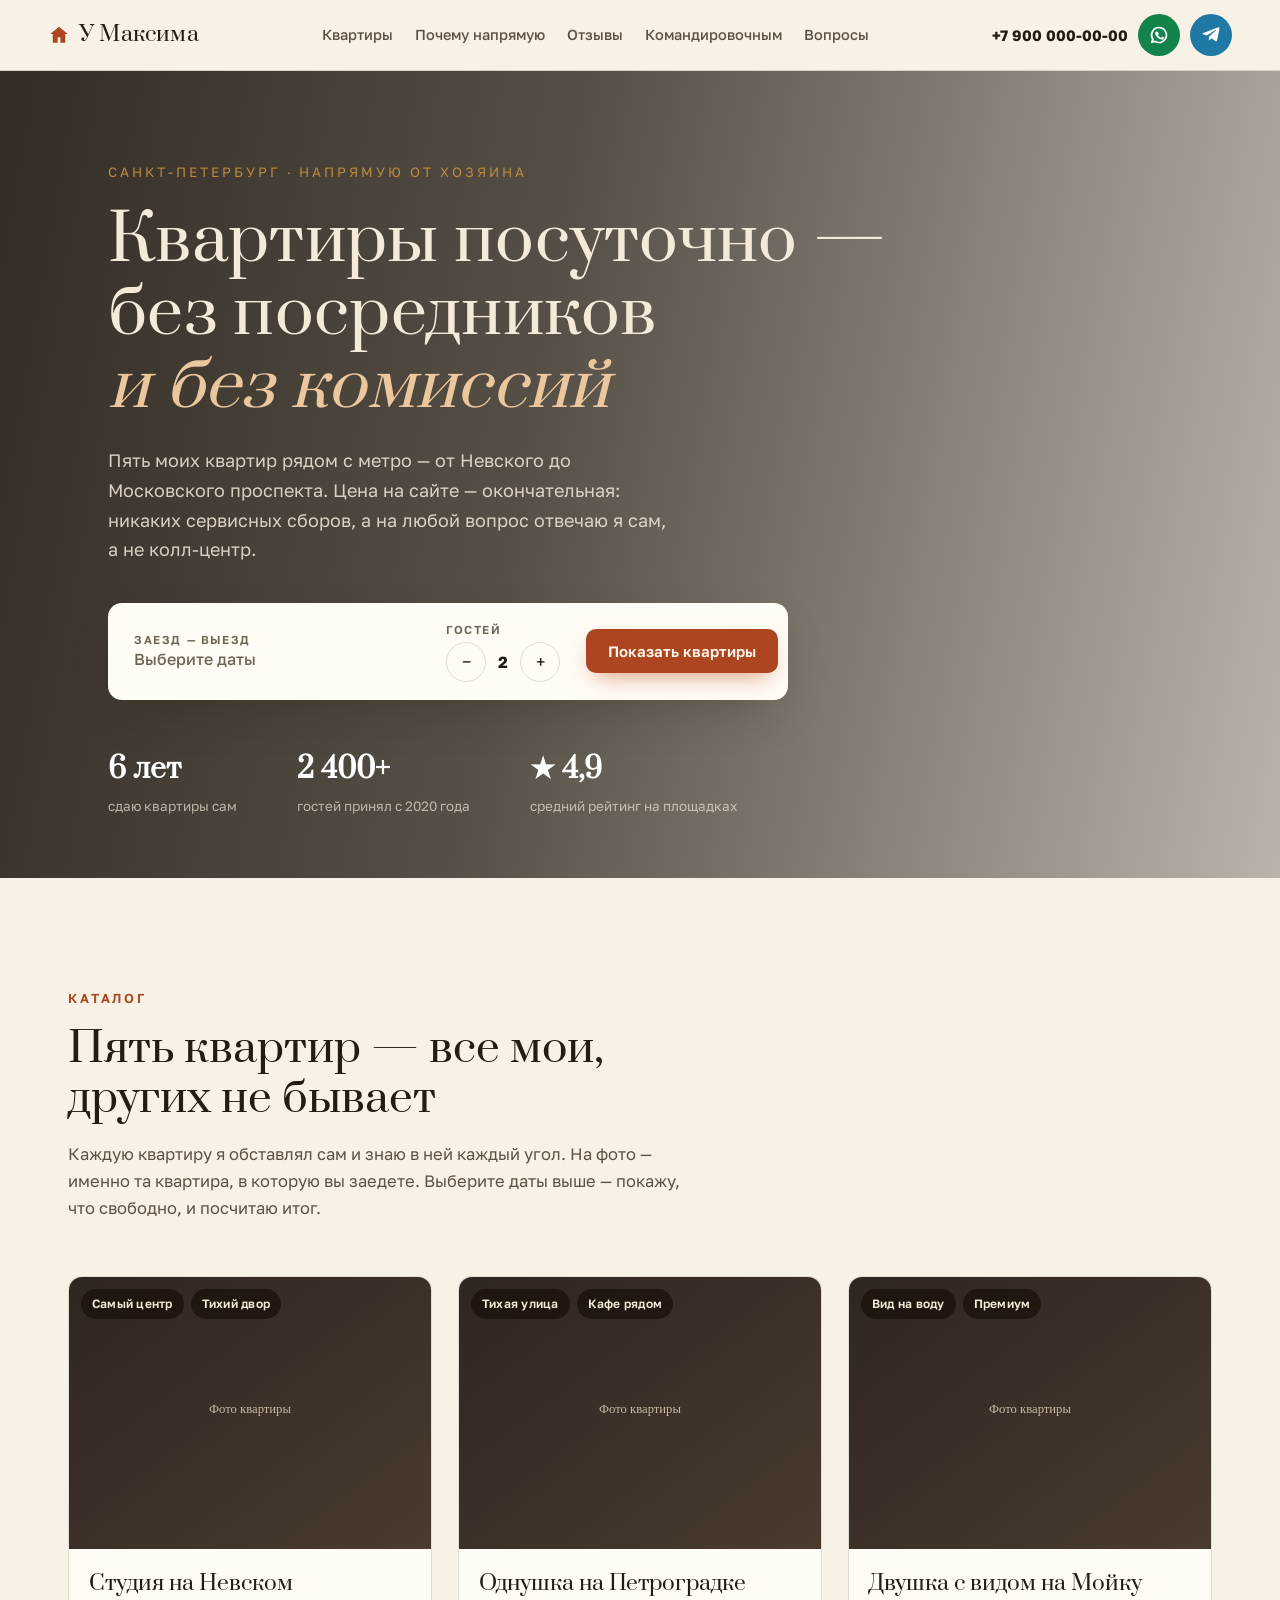
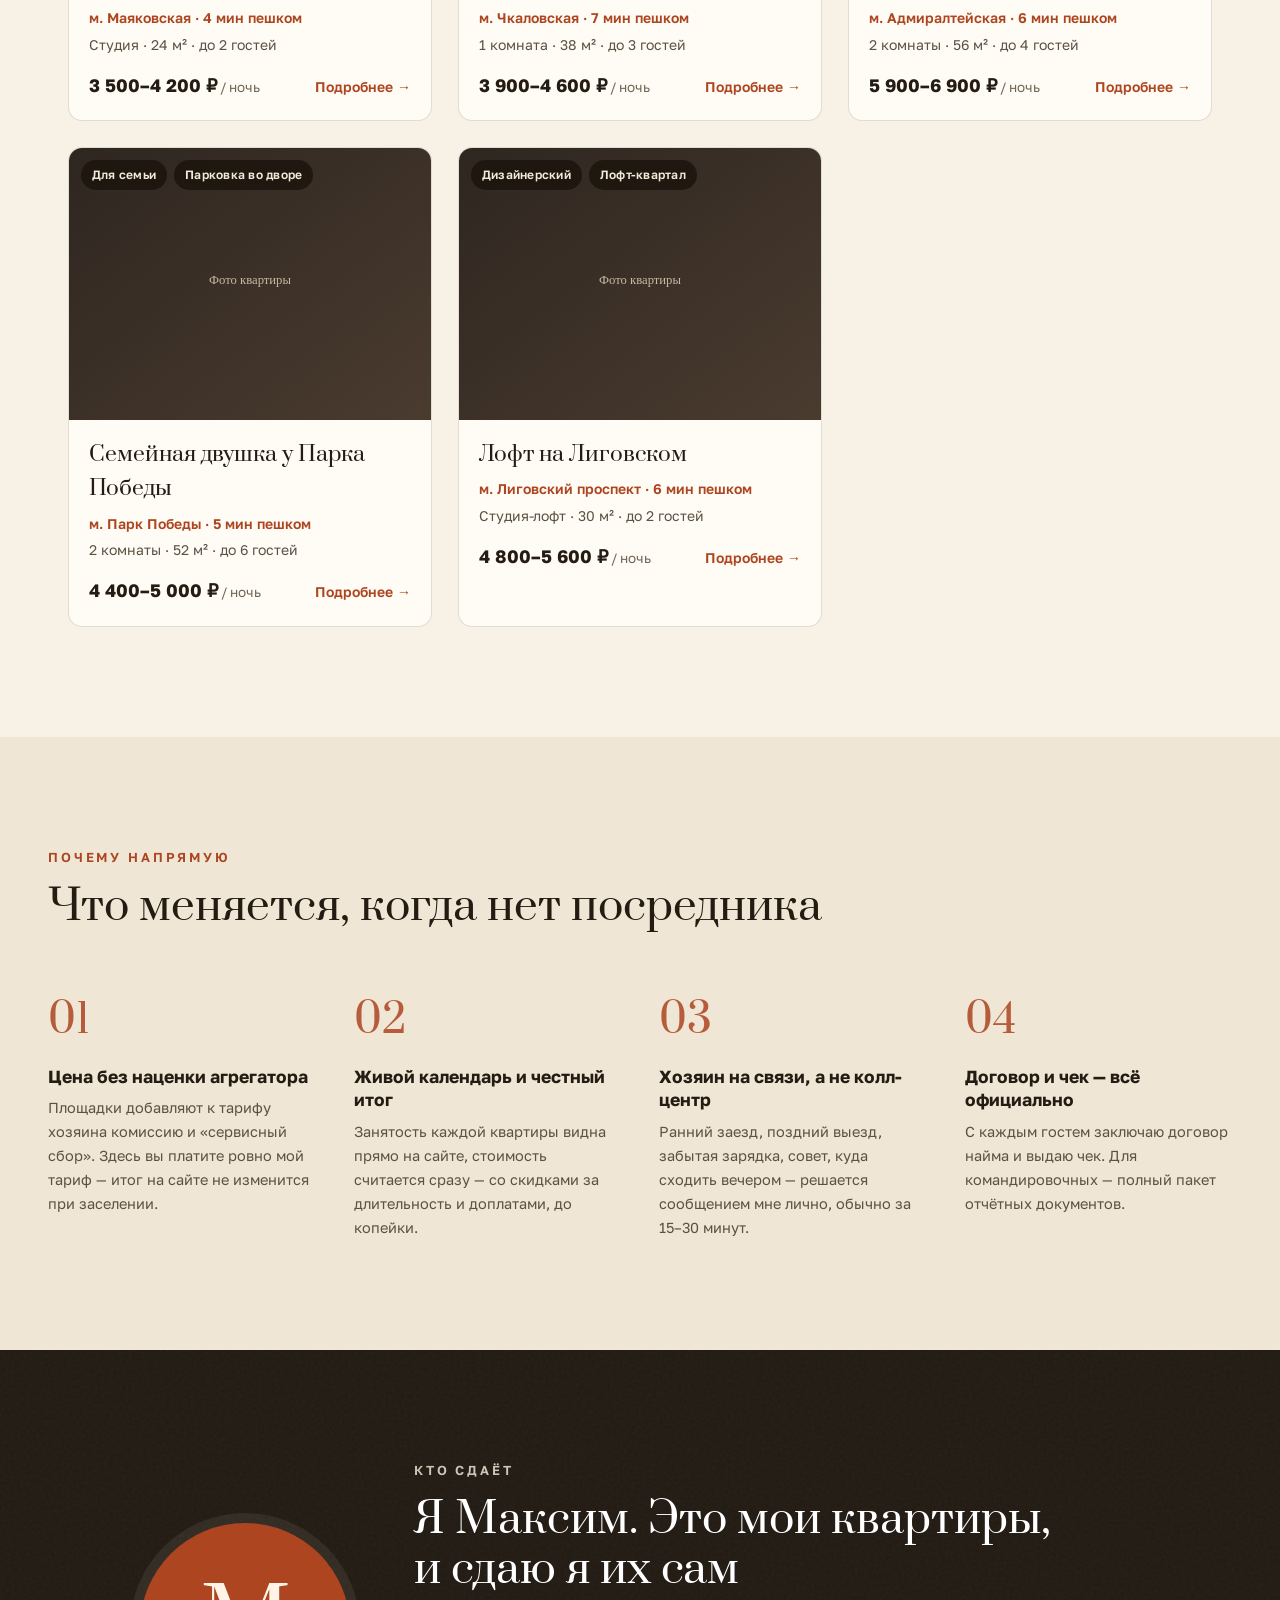
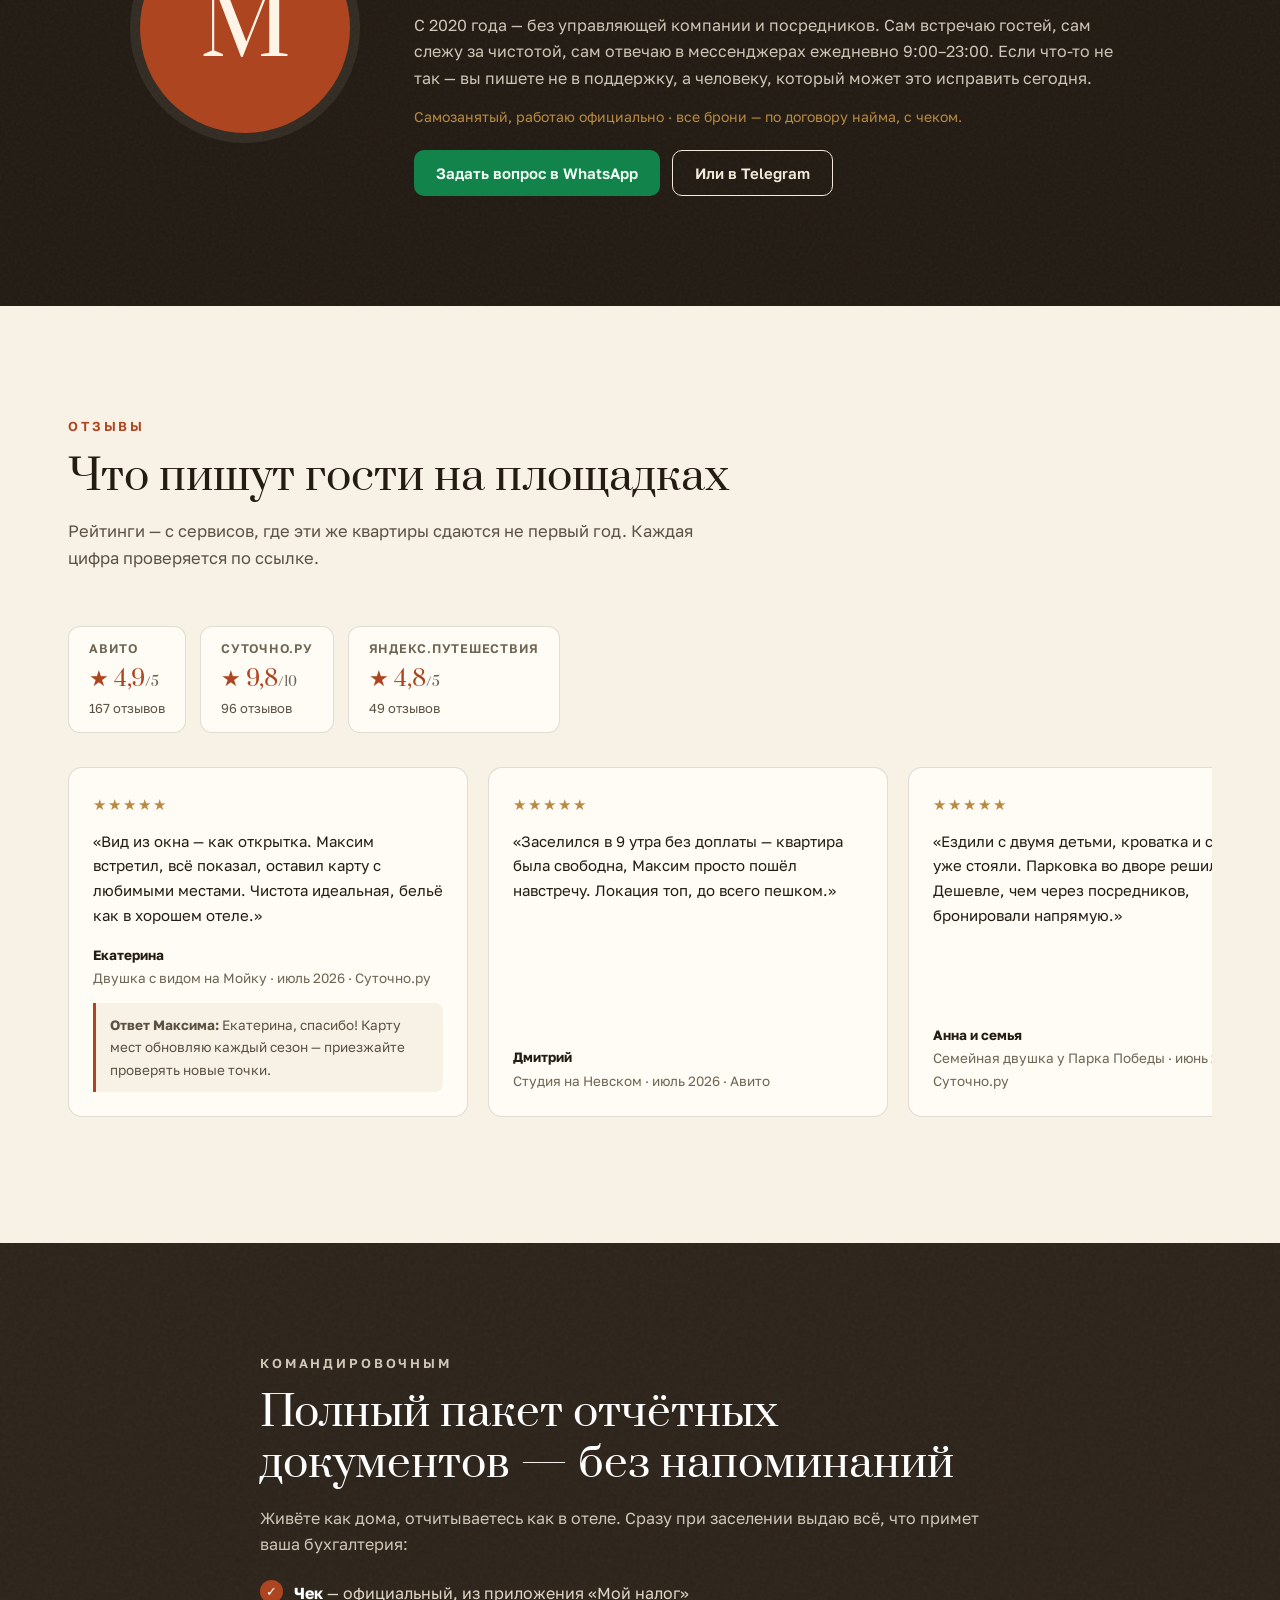
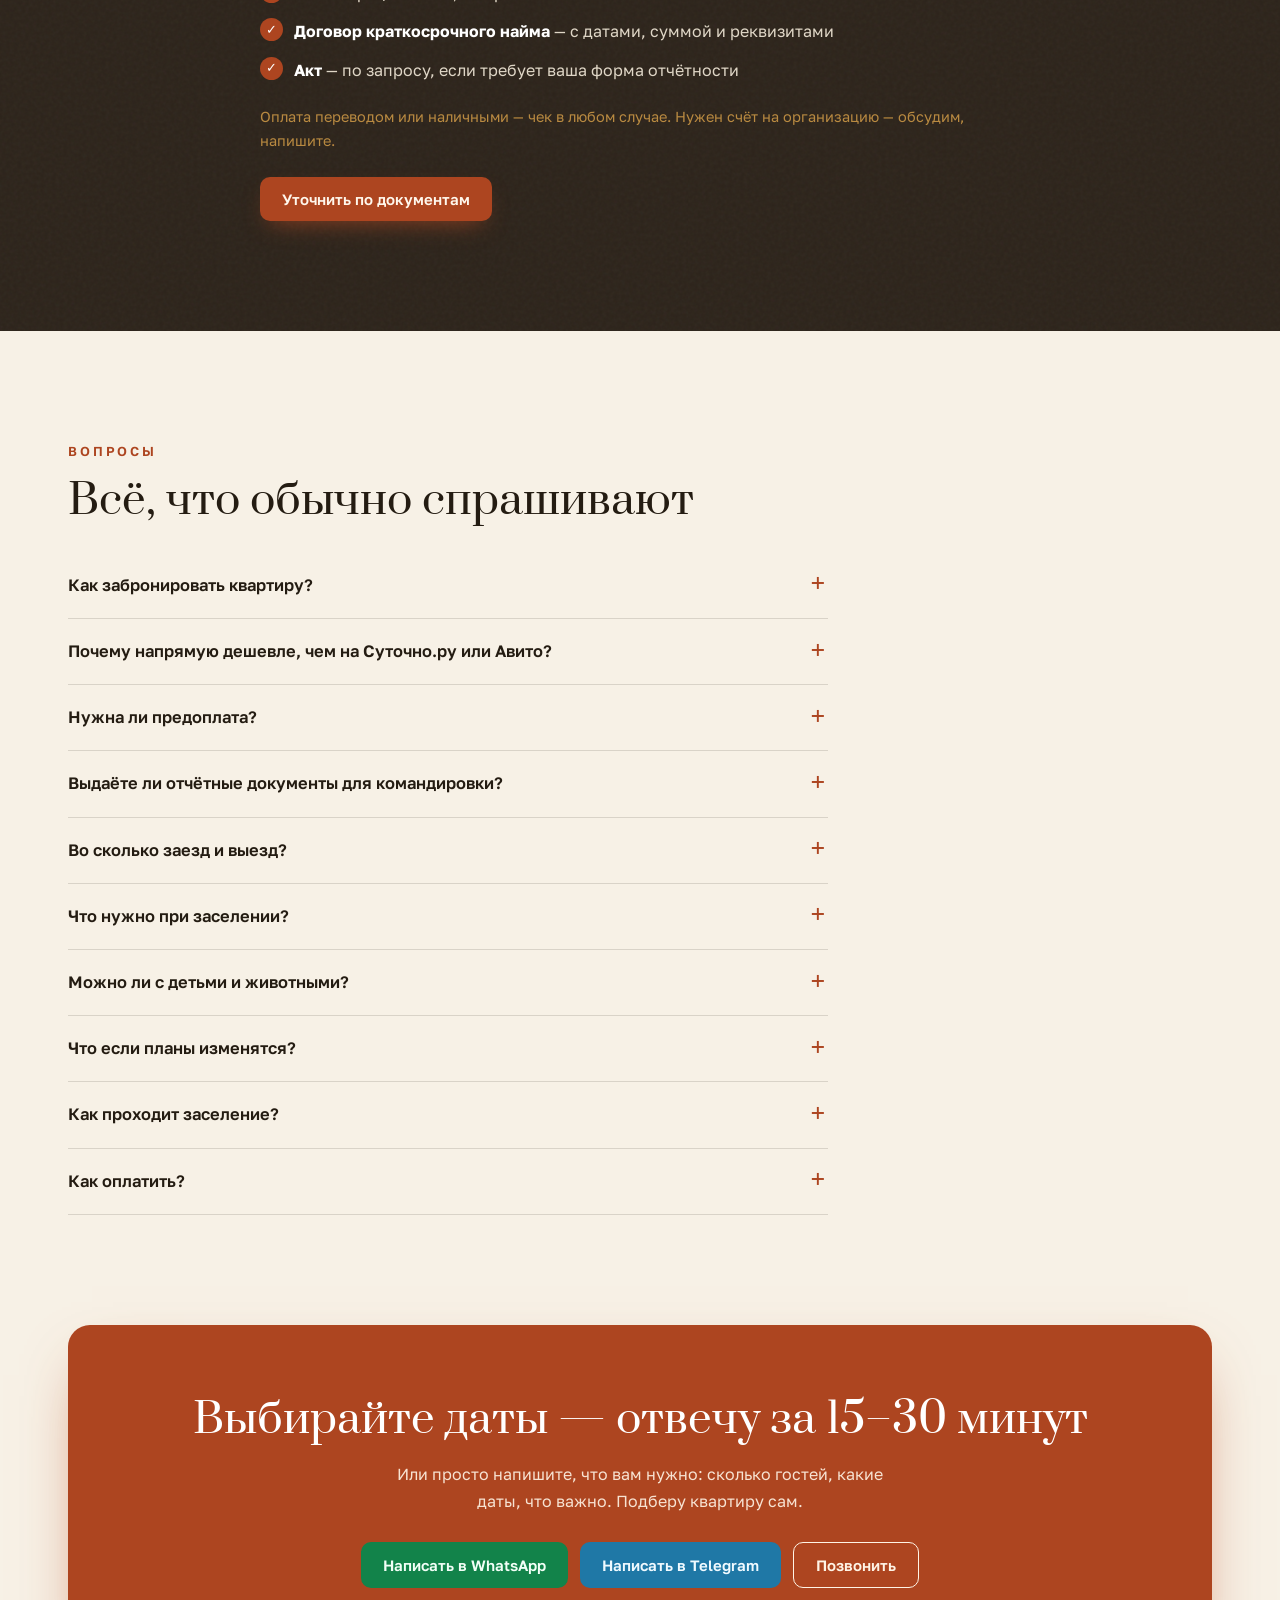
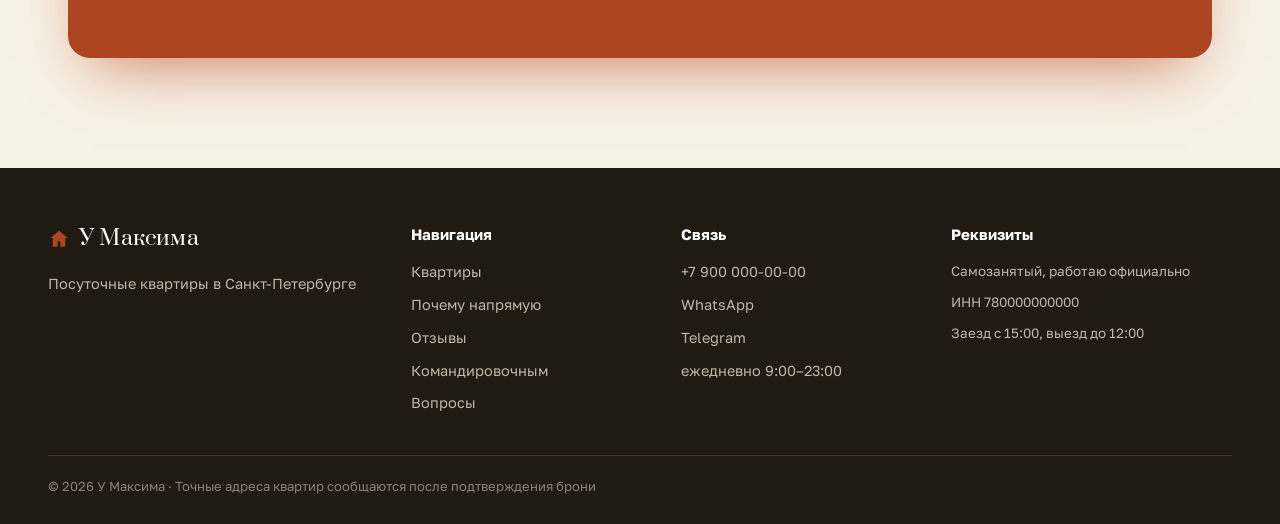
==== site/index.html @ df8a28a8 "Сайт посуточной аренды для Максима: каталог, календарь, бронь в мессенджеры Статика под GitHub Pages" ====
<!DOCTYPE html>
<html lang="ru">
<head>
  <meta charset="UTF-8">
  <meta name="viewport" content="width=device-width, initial-scale=1.0">
  <title>У Максима — посуточные квартиры в Санкт-Петербурге напрямую от хозяина</title>
  <meta name="description" content="5 квартир посуточно в Петербурге напрямую от хозяина: без комиссий и сервисных сборов, календарь занятости онлайн, бронирование в WhatsApp и Telegram за 30 секунд. Отчётные документы для командировочных.">
  <meta property="og:title" content="У Максима — посуточные квартиры в Санкт-Петербурге">
  <meta property="og:description" content="Напрямую от хозяина: без комиссий, живой календарь занятости, заявка в мессенджер за 30 секунд.">
  <meta property="og:type" content="website">
  <meta property="og:locale" content="ru_RU">
  <meta property="og:site_name" content="У Максима">
  <meta property="og:image" content="https://images.unsplash.com/photo-1522708323590-d24dbb6b0267?auto=format&fit=crop&w=1200&q=80">
  <meta name="twitter:card" content="summary_large_image">
  <!-- После привязки домена добавить:
       <link rel="canonical" href="https://ваш-домен/">
       <meta property="og:url" content="https://ваш-домен/"> -->
  <link rel="icon" href="data:image/svg+xml,<svg xmlns='http://www.w3.org/2000/svg' viewBox='0 0 100 100'><text y='80' font-size='80'>🗝️</text></svg>">
  <link rel="preload" href="fonts/prata-v22-cyrillic_latin-regular.woff2" as="font" type="font/woff2" crossorigin>
  <link rel="preload" href="fonts/golos-text-v7-cyrillic_latin-regular.woff2" as="font" type="font/woff2" crossorigin>
  <link rel="preload" as="image" href="https://images.unsplash.com/photo-1522708323590-d24dbb6b0267?auto=format&fit=crop&w=2000&q=80">
  <link rel="stylesheet" href="styles.css">
  <!-- Яндекс.Метрика: когда Максим заведёт счётчик, вставить сюда стандартный сниппет
       и прописать его номер в data.js → SITE.metrikaId. Цели уже размечены в коде:
       booking_whatsapp, booking_telegram, booking_call, header_whatsapp, header_telegram, header_call -->
</head>
<body>

  <header class="header">
    <a class="wordmark" href="#/">
      <svg class="wordmark-icon" viewBox="0 0 24 24" aria-hidden="true"><path d="M12 3 2.5 11h2.7v9.5h5.3v-6h3v6h5.3V11h2.7L12 3z"/></svg>
      <span>У&nbsp;Максима</span>
    </a>
    <nav class="nav" aria-label="Основная навигация">
      <a href="#catalog">Квартиры</a>
      <a href="#why">Почему напрямую</a>
      <a href="#reviews">Отзывы</a>
      <a href="#business">Командировочным</a>
      <a href="#faq">Вопросы</a>
    </nav>
    <div class="header-contacts">
      <a class="header-phone" data-href-tel data-track="header_call" href="#"><span data-site="phone"></span></a>
      <a class="icon-btn icon-wa" data-href-wa data-track="header_whatsapp" href="#" target="_blank" rel="noopener" aria-label="Написать в WhatsApp">
        <svg viewBox="0 0 24 24"><path d="M12 2a10 10 0 0 0-8.6 15.1L2 22l5-1.3A10 10 0 1 0 12 2zm0 2a8 8 0 1 1-4.1 14.9l-.3-.2-2.4.6.7-2.3-.2-.4A8 8 0 0 1 12 4zm-3 3.8c-.2 0-.5 0-.7.3-.2.3-.9.9-.9 2.1s.9 2.4 1 2.6c.1.2 1.8 2.9 4.5 3.9 2.2.9 2.7.7 3.2.7.5-.1 1.5-.6 1.7-1.2.2-.6.2-1.1.2-1.2l-.4-.2-1.5-.7c-.2-.1-.4-.1-.5.1l-.7.9c-.1.2-.3.2-.5.1-.7-.3-1.5-.7-2.2-1.4-.6-.5-1-1.2-1.3-1.7-.1-.2 0-.4.1-.5l.5-.6c.1-.2.1-.3.2-.5v-.5L10 8.2c-.2-.4-.4-.4-.6-.4H9z"/></svg>
      </a>
      <a class="icon-btn icon-tg" data-href-tg data-track="header_telegram" href="#" target="_blank" rel="noopener" aria-label="Написать в Telegram">
        <svg viewBox="0 0 24 24"><path d="M21.9 4.1c.3-1.1-.4-1.6-1.2-1.3L2.7 9.7c-1.1.4-1.1 1.1-.2 1.4l4.6 1.4 10.7-6.7c.5-.3 1-.2.6.2l-8.7 7.8-.3 4.8c.5 0 .7-.2 1-.5l2.3-2.2 4.8 3.5c.9.5 1.5.2 1.7-.8l3.1-14.5z"/></svg>
      </a>
    </div>
  </header>

  <main id="home-view">

    <!-- ============ HERO ============ -->
    <section class="hero">
      <div class="hero-bg" role="img" aria-label="Гостиная одной из квартир"></div>
      <div class="hero-content">
        <p class="hero-eyebrow">Санкт-Петербург · напрямую от хозяина</p>
        <h1 class="hero-title">Квартиры посуточно —<br>без посредников <em>и&nbsp;без&nbsp;комиссий</em></h1>
        <p class="hero-sub">Пять моих квартир рядом с метро — от Невского до Московского проспекта.
          Цена на сайте — окончательная: никаких сервисных сборов, а на любой вопрос отвечаю я сам, а не колл-центр.</p>

        <div class="search-card">
          <button class="search-field" id="hero-dates-toggle" type="button" aria-haspopup="dialog" aria-expanded="false">
            <span class="search-label">Заезд — выезд</span>
            <span class="search-value is-placeholder" id="hero-dates-label">Выберите даты</span>
          </button>
          <div class="search-field search-guests">
            <span class="search-label">Гостей</span>
            <div class="stepper">
              <button data-guests="-1" type="button" aria-label="Меньше гостей">−</button>
              <b id="hero-guests-num">2</b>
              <button data-guests="1" type="button" aria-label="Больше гостей">+</button>
            </div>
          </div>
          <a class="btn btn-accent search-btn" href="#catalog">Показать квартиры</a>
          <div class="popover" id="hero-cal-popover" role="dialog" aria-label="Выбор дат">
            <div id="hero-cal"></div>
            <div class="popover-actions">
              <button class="link-btn" id="hero-cal-clear" type="button">Сбросить</button>
              <button class="btn btn-accent btn-sm" id="hero-cal-done" type="button">Готово</button>
            </div>
          </div>
        </div>

        <div class="hero-stats">
          <div class="stat"><b id="stat-years"></b><span>сдаю квартиры сам</span></div>
          <div class="stat"><b data-site="guestsHosted"></b><span>гостей принял с <span data-site="yearsSince"></span> года</span></div>
          <div class="stat"><b id="stat-rating"></b><span>средний рейтинг на площадках</span></div>
        </div>
      </div>
    </section>

    <!-- ============ КАТАЛОГ ============ -->
    <section class="section" id="catalog">
      <div class="section-head reveal">
        <p class="section-eyebrow">Каталог</p>
        <h2 class="section-title">Пять квартир — все мои,<br>других не бывает</h2>
        <p class="section-sub">Каждую квартиру я обставлял сам и знаю в ней каждый угол.
          На фото — именно та квартира, в которую вы заедете. Выберите даты выше — покажу, что свободно, и посчитаю итог.</p>
      </div>
      <div class="catalog-grid" id="catalog-grid"></div>
    </section>

    <!-- ============ ПОЧЕМУ НАПРЯМУЮ ============ -->
    <section class="section section-why" id="why">
      <div class="section-head reveal">
        <p class="section-eyebrow">Почему напрямую</p>
        <h2 class="section-title">Что меняется, когда нет посредника</h2>
      </div>
      <div class="why-grid">
        <div class="why-item reveal">
          <span class="why-num">01</span>
          <h3>Цена без наценки агрегатора</h3>
          <p>Площадки добавляют к тарифу хозяина комиссию и «сервисный сбор». Здесь вы платите ровно мой тариф — итог на сайте не изменится при заселении.</p>
        </div>
        <div class="why-item reveal">
          <span class="why-num">02</span>
          <h3>Живой календарь и честный итог</h3>
          <p>Занятость каждой квартиры видна прямо на сайте, стоимость считается сразу — со скидками за длительность и доплатами, до копейки.</p>
        </div>
        <div class="why-item reveal">
          <span class="why-num">03</span>
          <h3>Хозяин на связи, а не колл-центр</h3>
          <p>Ранний заезд, поздний выезд, забытая зарядка, совет, куда сходить вечером — решается сообщением мне лично, обычно за 15–30 минут.</p>
        </div>
        <div class="why-item reveal">
          <span class="why-num">04</span>
          <h3>Договор и чек — всё официально</h3>
          <p>С каждым гостем заключаю договор найма и выдаю чек. Для командировочных — полный пакет отчётных документов.</p>
        </div>
      </div>
    </section>

    <!-- ============ О ХОЗЯИНЕ ============ -->
    <section class="section section-host" id="host">
      <div class="host-card reveal">
        <div class="host-photo">
          <!-- ЗАМЕНИТЬ: сюда реальное фото Максима (см. README) -->
          <div class="host-avatar host-avatar-big" aria-hidden="true">М</div>
        </div>
        <div class="host-text">
          <p class="section-eyebrow">Кто сдаёт</p>
          <h2 class="section-title">Я Максим. Это мои квартиры,<br>и сдаю я их сам</h2>
          <p>С 2020 года — без управляющей компании и посредников. Сам встречаю гостей, сам слежу за чистотой,
            сам отвечаю в мессенджерах <span data-site="workHours"></span>. Если что-то не так — вы пишете не в поддержку, а человеку, который может это исправить сегодня.</p>
          <p class="host-legal"><span data-site="legalStatus"></span> · все брони — по договору найма, с чеком.</p>
          <div class="host-actions">
            <a class="btn btn-wa" data-href-wa data-track="host_whatsapp" href="#" target="_blank" rel="noopener">Задать вопрос в WhatsApp</a>
            <a class="btn btn-ghost" data-href-tg data-track="host_telegram" href="#" target="_blank" rel="noopener">Или в Telegram</a>
          </div>
        </div>
      </div>
    </section>

    <!-- ============ ОТЗЫВЫ ============ -->
    <section class="section" id="reviews">
      <div class="section-head reveal">
        <p class="section-eyebrow">Отзывы</p>
        <h2 class="section-title">Что пишут гости на площадках</h2>
        <p class="section-sub">Рейтинги — с сервисов, где эти же квартиры сдаются не первый год. Каждая цифра проверяется по ссылке.</p>
      </div>
      <div class="ratings-row reveal" id="ratings-row"></div>
      <div class="reviews-track" id="reviews-track"></div>
    </section>

    <!-- ============ КОМАНДИРОВОЧНЫМ ============ -->
    <section class="section section-business" id="business">
      <div class="business-inner reveal">
        <div>
          <p class="section-eyebrow">Командировочным</p>
          <h2 class="section-title">Полный пакет отчётных документов — без напоминаний</h2>
          <p>Живёте как дома, отчитываетесь как в отеле. Сразу при заселении выдаю всё, что примет ваша бухгалтерия:</p>
          <ul class="docs-list">
            <li><b>Чек</b> — официальный, из приложения «Мой налог»</li>
            <li><b>Договор краткосрочного найма</b> — с датами, суммой и реквизитами</li>
            <li><b>Акт</b> — по запросу, если требует ваша форма отчётности</li>
          </ul>
          <p class="business-note">Оплата переводом или наличными — чек в любом случае. Нужен счёт на организацию — обсудим, напишите.</p>
          <a class="btn btn-accent" data-href-wa data-wa-text="Здравствуйте, Максим! Я в командировку — расскажите, какие отчётные документы вы выдаёте и как оформляется бронь." data-track="business_whatsapp" href="#" target="_blank" rel="noopener">Уточнить по документам</a>
        </div>
      </div>
    </section>

    <!-- ============ FAQ ============ -->
    <section class="section section-faq" id="faq">
      <div class="section-head reveal">
        <p class="section-eyebrow">Вопросы</p>
        <h2 class="section-title">Всё, что обычно спрашивают</h2>
      </div>
      <div class="faq-list" id="faq-list"></div>
    </section>

    <!-- ============ ФИНАЛЬНЫЙ CTA ============ -->
    <section class="section section-cta">
      <div class="cta-card reveal">
        <h2 class="section-title">Выбирайте даты — отвечу за <span data-site="responseTime"></span></h2>
        <p>Или просто напишите, что вам нужно: сколько гостей, какие даты, что важно. Подберу квартиру сам.</p>
        <div class="cta-actions">
          <a class="btn btn-wa" data-href-wa data-track="cta_whatsapp" href="#" target="_blank" rel="noopener">Написать в WhatsApp</a>
          <a class="btn btn-tg" data-href-tg data-track="cta_telegram" href="#" target="_blank" rel="noopener">Написать в Telegram</a>
          <a class="btn btn-ghost" data-href-tel data-track="cta_call" href="#">Позвонить</a>
        </div>
      </div>
    </section>

  </main>

  <main id="apt-view" hidden></main>

  <footer class="footer">
    <div class="footer-inner">
      <div class="footer-col">
        <a class="wordmark wordmark-footer" href="#/">
          <svg class="wordmark-icon" viewBox="0 0 24 24" aria-hidden="true"><path d="M12 3 2.5 11h2.7v9.5h5.3v-6h3v6h5.3V11h2.7L12 3z"/></svg>
          <span>У&nbsp;Максима</span>
        </a>
        <p data-site="tagline"></p>
      </div>
      <div class="footer-col">
        <b>Навигация</b>
        <a href="#catalog">Квартиры</a>
        <a href="#why">Почему напрямую</a>
        <a href="#reviews">Отзывы</a>
        <a href="#business">Командировочным</a>
        <a href="#faq">Вопросы</a>
      </div>
      <div class="footer-col">
        <b>Связь</b>
        <a data-href-tel data-track="footer_call" href="#"><span data-site="phone"></span></a>
        <a data-href-wa data-track="footer_whatsapp" href="#" target="_blank" rel="noopener">WhatsApp</a>
        <a data-href-tg data-track="footer_telegram" href="#" target="_blank" rel="noopener">Telegram</a>
        <span data-site="workHours"></span>
      </div>
      <div class="footer-col footer-legal">
        <b>Реквизиты</b>
        <span><span data-site="legalStatus"></span></span>
        <span>ИНН <span data-site="inn"></span></span>
        <span>Заезд с <span data-site="checkIn"></span>, выезд до <span data-site="checkOut"></span></span>
      </div>
    </div>
    <p class="footer-bottom">© <span id="footer-year">2026</span> У Максима · Точные адреса квартир сообщаются после подтверждения брони</p>
  </footer>

  <script src="data.js"></script>
  <script src="app.js"></script>
  <script>document.getElementById('footer-year').textContent = new Date().getFullYear();</script>
</body>
</html>
---- site/styles.css ----
/* =========================================================
   У Максима — посуточные квартиры
   Тёплый «петербургский» editorial: бумага, чернила, терракота.
   ========================================================= */

/* шрифты хостятся локально — не зависим от доступности Google-доменов */
@font-face {
  font-family: 'Prata';
  font-style: normal;
  font-weight: 400;
  font-display: swap;
  src: url('fonts/prata-v22-cyrillic_latin-regular.woff2') format('woff2');
}
@font-face {
  font-family: 'Golos Text';
  font-style: normal;
  font-weight: 400;
  font-display: swap;
  src: url('fonts/golos-text-v7-cyrillic_latin-regular.woff2') format('woff2');
}
@font-face {
  font-family: 'Golos Text';
  font-style: normal;
  font-weight: 500;
  font-display: swap;
  src: url('fonts/golos-text-v7-cyrillic_latin-500.woff2') format('woff2');
}
@font-face {
  font-family: 'Golos Text';
  font-style: normal;
  font-weight: 600;
  font-display: swap;
  src: url('fonts/golos-text-v7-cyrillic_latin-600.woff2') format('woff2');
}
@font-face {
  font-family: 'Golos Text';
  font-style: normal;
  font-weight: 700;
  font-display: swap;
  src: url('fonts/golos-text-v7-cyrillic_latin-700.woff2') format('woff2');
}

:root {
  --paper: #f7f1e6;
  --paper-2: #efe6d6;
  --card: #fffcf5;
  --ink: #241c12;
  --ink-soft: #5c5244;
  --ink-faint: #6f6555;
  --accent: #ad4520;
  --accent-dark: #8f3a15;
  --accent-soft: #f3d9cc;
  --gold: #b98a41;
  --dark: #211a12;
  --dark-2: #2c231a;
  --cream-on-dark: #f3ead9;
  --green: #1a6f45;
  --wa: #12834a;
  --tg: #1f78a6;
  --red: #a83232;
  --hairline: rgba(36, 28, 18, 0.14);
  --radius: 14px;
  --shadow: 0 18px 50px -18px rgba(36, 28, 18, 0.35);
  --font-display: 'Prata', 'Georgia', serif;
  --font-body: 'Golos Text', 'Segoe UI', sans-serif;
}

* { margin: 0; padding: 0; box-sizing: border-box; }
html { scroll-behavior: smooth; }
body {
  font-family: var(--font-body);
  background: var(--paper);
  color: var(--ink);
  line-height: 1.65;
  font-size: 16px;
  -webkit-font-smoothing: antialiased;
}
img { display: block; max-width: 100%; }
a { color: inherit; text-decoration: none; }
button { font-family: inherit; font-size: inherit; cursor: pointer; background: none; border: none; color: inherit; }
main { display: block; }
main[hidden] { display: none; }

::selection { background: var(--accent); color: var(--card); }

/* ---------- Кнопки ---------- */
.btn {
  display: inline-flex;
  align-items: center;
  justify-content: center;
  gap: 8px;
  padding: 13px 22px;
  border-radius: 10px;
  font-weight: 600;
  font-size: 15px;
  line-height: 1.2;
  transition: transform 0.16s ease, box-shadow 0.16s ease, background 0.16s ease;
  text-align: center;
}
.btn:hover { transform: translateY(-1px); }
.btn:active { transform: translateY(0); }
.btn-accent { background: var(--accent); color: #fff7ec; box-shadow: 0 10px 24px -10px rgba(191, 77, 36, 0.7); }
.btn-accent:hover { background: var(--accent-dark); }
.btn-wa { background: var(--wa); color: #f2fff7; }
.btn-wa:hover { background: #0e6b3c; }
.btn-tg { background: var(--tg); color: #f0faff; }
.btn-tg:hover { background: #186289; }
.btn-ghost { background: transparent; border: 1.5px solid currentColor; }
.btn-call { background: transparent; border: 1.5px solid var(--hairline); color: var(--ink-soft); }
.btn-call:hover { border-color: var(--ink-soft); }
.btn-sm { padding: 9px 16px; font-size: 14px; }
.book-btn.is-disabled { opacity: 0.55; }
.link-btn { color: var(--ink-soft); text-decoration: underline; text-underline-offset: 3px; font-size: 14px; }
.link-btn:hover { color: var(--accent); }

/* ---------- Шапка ---------- */
.header {
  position: sticky;
  top: 0;
  z-index: 50;
  display: flex;
  align-items: center;
  gap: 28px;
  padding: 14px clamp(16px, 4vw, 48px);
  background: rgba(247, 241, 230, 0.88);
  backdrop-filter: blur(12px);
  -webkit-backdrop-filter: blur(12px);
  border-bottom: 1px solid var(--hairline);
}
.wordmark {
  display: inline-flex;
  align-items: center;
  gap: 9px;
  font-family: var(--font-display);
  font-size: 21px;
  letter-spacing: 0.01em;
  white-space: nowrap;
}
.wordmark-icon { width: 22px; height: 22px; fill: var(--accent); }
.nav { display: flex; gap: 22px; margin: 0 auto; font-size: 14.5px; font-weight: 500; color: var(--ink-soft); }
.nav a { position: relative; padding: 4px 0; }
.nav a::after {
  content: '';
  position: absolute;
  left: 0; right: 100%; bottom: 0;
  height: 2px;
  background: var(--accent);
  transition: right 0.22s ease;
}
.nav a:hover::after { right: 0; }
.header-contacts { display: flex; align-items: center; gap: 10px; }
.header-phone { font-weight: 700; font-size: 15px; white-space: nowrap; }
.header-phone:hover { color: var(--accent); }
.icon-btn {
  display: inline-flex;
  align-items: center;
  justify-content: center;
  width: 42px; height: 42px;
  border-radius: 50%;
  transition: transform 0.16s ease;
}
.icon-btn svg { width: 20px; height: 20px; fill: #fff; }
.icon-btn:hover { transform: translateY(-2px) scale(1.05); }
.icon-wa { background: var(--wa); }
.icon-tg { background: var(--tg); }

/* ---------- Hero ---------- */
.hero { position: relative; min-height: 88vh; display: flex; align-items: center; }
.hero-bg {
  position: absolute; inset: 0;
  overflow: hidden;
  background: url('https://images.unsplash.com/photo-1522708323590-d24dbb6b0267?auto=format&fit=crop&w=2000&q=80') center/cover no-repeat;
}
.hero-bg::after {
  content: '';
  position: absolute; inset: 0;
  background: linear-gradient(100deg, rgba(24, 17, 9, 0.88) 0%, rgba(24, 17, 9, 0.72) 42%, rgba(24, 17, 9, 0.28) 100%);
}
.hero-content {
  position: relative;
  z-index: 1;
  max-width: 1160px;
  width: 100%;
  margin: 0 auto;
  padding: clamp(70px, 10vh, 120px) clamp(16px, 4vw, 48px) 60px;
  color: var(--cream-on-dark);
}
.hero-eyebrow {
  font-size: 13.5px;
  letter-spacing: 0.22em;
  text-transform: uppercase;
  color: var(--gold);
  margin-bottom: 22px;
  animation: rise 0.7s 0.05s both;
}
.hero-title {
  font-family: var(--font-display);
  font-weight: 400;
  font-size: clamp(34px, 5.6vw, 64px);
  line-height: 1.14;
  letter-spacing: 0.005em;
  margin-bottom: 22px;
  animation: rise 0.7s 0.15s both;
}
.hero-title em { font-style: italic; color: #ecc79d; }
.hero-sub {
  max-width: 560px;
  font-size: clamp(15.5px, 1.6vw, 18px);
  color: rgba(243, 234, 217, 0.85);
  margin-bottom: 38px;
  animation: rise 0.7s 0.25s both;
}
@keyframes rise {
  from { opacity: 0; transform: translateY(22px); }
  to { opacity: 1; transform: translateY(0); }
}

/* поисковая карточка */
.search-card {
  position: relative;
  display: flex;
  align-items: stretch;
  gap: 10px;
  background: var(--card);
  color: var(--ink);
  border-radius: var(--radius);
  padding: 10px;
  max-width: 680px;
  box-shadow: var(--shadow);
  animation: rise 0.7s 0.35s both;
}
.search-field {
  flex: 1;
  display: flex;
  flex-direction: column;
  justify-content: center;
  gap: 2px;
  padding: 8px 16px;
  border-radius: 10px;
  text-align: left;
  transition: background 0.15s ease;
}
button.search-field:hover { background: var(--paper-2); }
.search-label { font-size: 11.5px; letter-spacing: 0.14em; text-transform: uppercase; color: var(--ink-faint); font-weight: 600; }
.search-value { font-weight: 700; font-size: 16px; }
.search-value.is-placeholder { color: var(--ink-faint); font-weight: 500; }
.search-guests { flex: 0 0 auto; }
.stepper { display: inline-flex; align-items: center; gap: 4px; }
.stepper button {
  width: 40px; height: 40px;
  border-radius: 50%;
  border: 1.5px solid var(--hairline);
  font-size: 17px;
  line-height: 1;
  display: inline-flex; align-items: center; justify-content: center;
  transition: border-color 0.15s ease, color 0.15s ease;
}
.stepper button:hover { border-color: var(--accent); color: var(--accent); }
.stepper b { min-width: 26px; text-align: center; font-size: 16px; }
.search-btn { flex: 0 0 auto; align-self: center; }

/* поповер календаря */
.popover {
  display: none;
  position: absolute;
  top: calc(100% + 10px);
  left: 0;
  z-index: 40;
  background: var(--card);
  border-radius: var(--radius);
  box-shadow: var(--shadow);
  padding: 18px;
  min-width: min(600px, 92vw);
}
.popover.is-open { display: block; animation: rise 0.25s both; }
.popover-actions { display: flex; justify-content: space-between; align-items: center; margin-top: 12px; }

.hero-stats { display: flex; gap: clamp(26px, 5vw, 60px); margin-top: 46px; animation: rise 0.7s 0.45s both; }
.stat b { display: block; font-family: var(--font-display); font-size: clamp(21px, 2.6vw, 28px); color: #fff; }
.stat span { font-size: 13.5px; color: rgba(243, 234, 217, 0.68); }

/* ---------- Секции ---------- */
.section { padding: clamp(64px, 9vw, 110px) clamp(16px, 4vw, 48px); max-width: 1240px; margin: 0 auto; }
section[id] { scroll-margin-top: 76px; }
.section-head { max-width: 760px; margin-bottom: clamp(34px, 5vw, 54px); }
.section-eyebrow {
  font-size: 13px;
  letter-spacing: 0.22em;
  text-transform: uppercase;
  color: var(--accent);
  font-weight: 600;
  margin-bottom: 14px;
}
.section-title {
  font-family: var(--font-display);
  font-weight: 400;
  font-size: clamp(27px, 3.6vw, 42px);
  line-height: 1.2;
  margin-bottom: 16px;
}
.section-sub { color: var(--ink-soft); font-size: 16.5px; max-width: 640px; }

.reveal { opacity: 0; transform: translateY(26px); transition: opacity 0.6s ease, transform 0.6s ease; }
.reveal.is-revealed { opacity: 1; transform: none; }

/* ---------- Каталог ---------- */
.catalog-grid {
  display: grid;
  grid-template-columns: repeat(auto-fill, minmax(min(320px, 100%), 1fr));
  gap: 26px;
}
.catalog-banner {
  grid-column: 1 / -1;
  display: flex;
  align-items: center;
  justify-content: space-between;
  gap: 18px;
  flex-wrap: wrap;
  background: var(--card);
  border: 1px solid var(--hairline);
  border-left: 4px solid var(--gold);
  border-radius: var(--radius);
  padding: 18px 22px;
}
.catalog-banner p { font-size: 15.5px; font-weight: 500; }
.apt-card {
  background: var(--card);
  border-radius: var(--radius);
  overflow: hidden;
  cursor: pointer;
  border: 1px solid var(--hairline);
  transition: transform 0.22s ease, box-shadow 0.22s ease;
}
.apt-card:hover { transform: translateY(-5px); box-shadow: var(--shadow); }
.apt-card:focus-visible { outline: 2.5px solid var(--accent); outline-offset: 2px; }
.apt-card.is-unavailable { opacity: 0.62; }
.apt-card-photo { position: relative; aspect-ratio: 4 / 3; overflow: hidden; }
.apt-card-photo img { width: 100%; height: 100%; object-fit: cover; transition: transform 0.5s ease; }
.apt-card:hover .apt-card-photo img { transform: scale(1.045); }
.apt-card-badges { position: absolute; top: 12px; left: 12px; display: flex; gap: 7px; flex-wrap: wrap; }
.badge {
  background: rgba(24, 17, 9, 0.72);
  color: var(--cream-on-dark);
  backdrop-filter: blur(4px);
  font-size: 12px;
  font-weight: 600;
  padding: 5px 11px;
  border-radius: 999px;
  letter-spacing: 0.02em;
}
.apt-card-avail { position: absolute; bottom: 12px; left: 12px; }
.avail {
  font-size: 12.5px;
  font-weight: 700;
  padding: 5px 12px;
  border-radius: 999px;
  display: inline-block;
}
.avail-yes { background: #e4f3e7; color: var(--green); }
.avail-no { background: #f6e3e3; color: var(--red); }
.apt-card-body { padding: 18px 20px 20px; }
.apt-card-title { font-family: var(--font-display); font-weight: 400; font-size: 21px; margin-bottom: 5px; }
.apt-card-meta { font-size: 14px; color: var(--accent); font-weight: 600; }
.apt-card-specs { font-size: 14px; color: var(--ink-soft); margin-top: 3px; }
.apt-card-foot { display: flex; align-items: baseline; justify-content: space-between; margin-top: 15px; gap: 10px; }
.price-num { font-weight: 700; font-size: 18px; }
.price-per { font-size: 13.5px; color: var(--ink-faint); }
.apt-card-link { font-size: 14px; font-weight: 600; color: var(--accent); white-space: nowrap; }

/* ---------- Почему напрямую ---------- */
.section-why { max-width: none; background: var(--paper-2); }
.section-why .section-head, .why-grid { max-width: 1240px; margin-left: auto; margin-right: auto; }
.why-grid {
  display: grid;
  grid-template-columns: repeat(auto-fit, minmax(240px, 1fr));
  gap: clamp(22px, 3vw, 40px);
}
.why-num {
  font-family: var(--font-display);
  font-size: 40px;
  color: var(--accent);
  opacity: 0.85;
  display: block;
  margin-bottom: 12px;
}
.why-item h3 { font-size: 17.5px; font-weight: 700; margin-bottom: 8px; line-height: 1.35; }
.why-item p { font-size: 14.5px; color: var(--ink-soft); }
.why-item:nth-child(2) { transition-delay: 0.08s; }
.why-item:nth-child(3) { transition-delay: 0.16s; }
.why-item:nth-child(4) { transition-delay: 0.24s; }

/* ---------- О хозяине ---------- */
.section-host { max-width: none; background: var(--dark); color: var(--cream-on-dark); position: relative; }
.section-host::after {
  content: '';
  position: absolute; inset: 0;
  pointer-events: none;
  opacity: 0.5;
  background-image: url("data:image/svg+xml,%3Csvg viewBox='0 0 200 200' xmlns='http://www.w3.org/2000/svg'%3E%3Cfilter id='n'%3E%3CfeTurbulence type='fractalNoise' baseFrequency='0.9' numOctaves='2'/%3E%3C/filter%3E%3Crect width='100%25' height='100%25' filter='url(%23n)' opacity='0.09'/%3E%3C/svg%3E");
}
.host-card {
  position: relative;
  z-index: 1;
  max-width: 1000px;
  margin: 0 auto;
  display: flex;
  gap: clamp(28px, 5vw, 64px);
  align-items: center;
}
.host-avatar {
  display: flex;
  align-items: center;
  justify-content: center;
  background: var(--accent);
  color: #fff4e6;
  font-family: var(--font-display);
  border-radius: 50%;
}
.host-avatar-big {
  width: clamp(150px, 18vw, 210px);
  height: clamp(150px, 18vw, 210px);
  font-size: clamp(60px, 8vw, 90px);
  box-shadow: 0 0 0 10px rgba(243, 234, 217, 0.08);
  flex-shrink: 0;
}
/* реальное фото хозяина вместо заглушки-инициала (см. README) */
.host-photo-img {
  width: clamp(150px, 18vw, 210px);
  height: clamp(150px, 18vw, 210px);
  border-radius: 50%;
  object-fit: cover;
  box-shadow: 0 0 0 10px rgba(243, 234, 217, 0.08);
  flex-shrink: 0;
}
.host-text .section-title { color: #fff; }
.host-text p { color: rgba(243, 234, 217, 0.82); margin-bottom: 14px; }
.host-legal { font-size: 14px; color: var(--gold) !important; }
.host-actions { display: flex; gap: 12px; flex-wrap: wrap; margin-top: 22px; }
.host-actions .btn-ghost { color: var(--cream-on-dark); }

/* ---------- Отзывы ---------- */
.ratings-row { display: flex; gap: 14px; flex-wrap: wrap; margin-bottom: 34px; }
.rating-pill {
  display: flex;
  flex-direction: column;
  gap: 1px;
  background: var(--card);
  border: 1px solid var(--hairline);
  border-radius: 12px;
  padding: 12px 20px;
  transition: transform 0.16s ease, box-shadow 0.16s ease;
}
.rating-pill:hover { transform: translateY(-2px); box-shadow: var(--shadow); }
.rating-source { font-size: 12.5px; letter-spacing: 0.06em; text-transform: uppercase; color: var(--ink-faint); font-weight: 600; }
.rating-num { font-family: var(--font-display); font-size: 22px; color: var(--accent); }
.rating-num small { font-size: 13px; color: var(--ink-faint); }
.rating-count { font-size: 13px; color: var(--ink-soft); }

.reviews-track {
  display: grid;
  grid-auto-flow: column;
  grid-auto-columns: min(400px, 82vw);
  gap: 20px;
  overflow-x: auto;
  padding-bottom: 16px;
  scroll-snap-type: x mandatory;
  scrollbar-width: thin;
  scrollbar-color: var(--accent-soft) transparent;
}
.review {
  scroll-snap-align: start;
  background: var(--card);
  border: 1px solid var(--hairline);
  border-radius: var(--radius);
  padding: 24px;
  display: flex;
  flex-direction: column;
}
.review-stars { color: var(--gold); font-size: 15px; letter-spacing: 2px; margin-bottom: 12px; }
.review-text { font-size: 15px; flex: 1; }
.review-text::before { content: '«'; }
.review-text::after { content: '»'; }
.review-foot { margin-top: 16px; font-size: 13.5px; display: flex; flex-direction: column; gap: 1px; }
.review-foot span { color: var(--ink-faint); }
.review-reply {
  margin-top: 14px;
  padding: 11px 14px;
  background: var(--paper);
  border-left: 3px solid var(--accent);
  border-radius: 0 8px 8px 0;
  font-size: 13.5px;
  color: var(--ink-soft);
}

/* ---------- Командировочным ---------- */
.section-business { max-width: none; background: var(--dark-2); color: var(--cream-on-dark); position: relative; }
.section-business::after {
  content: '';
  position: absolute; inset: 0;
  pointer-events: none;
  opacity: 0.5;
  background-image: url("data:image/svg+xml,%3Csvg viewBox='0 0 200 200' xmlns='http://www.w3.org/2000/svg'%3E%3Cfilter id='n'%3E%3CfeTurbulence type='fractalNoise' baseFrequency='0.9' numOctaves='2'/%3E%3C/filter%3E%3Crect width='100%25' height='100%25' filter='url(%23n)' opacity='0.09'/%3E%3C/svg%3E");
}
.business-inner { position: relative; z-index: 1; max-width: 760px; margin: 0 auto; }
.business-inner .section-title { color: #fff; }
.business-inner > div > p { color: rgba(243, 234, 217, 0.82); }
.docs-list { list-style: none; margin: 22px 0; display: flex; flex-direction: column; gap: 12px; }
.docs-list li { padding-left: 34px; position: relative; color: rgba(243, 234, 217, 0.9); }
.docs-list li::before {
  content: '✓';
  position: absolute; left: 0; top: 0;
  width: 23px; height: 23px;
  border-radius: 50%;
  background: var(--accent);
  color: #fff;
  font-size: 13px;
  display: flex; align-items: center; justify-content: center;
}
.docs-list b { color: #fff; }
.business-note { font-size: 14.5px; color: var(--gold) !important; margin-bottom: 24px; }

/* ---------- FAQ ---------- */
.section-faq .section-head { margin-bottom: 26px; }
.faq-list { max-width: 760px; }
.faq-item { border-bottom: 1px solid var(--hairline); }
.faq-item summary {
  list-style: none;
  cursor: pointer;
  padding: 19px 40px 19px 0;
  font-weight: 600;
  font-size: 16.5px;
  position: relative;
  transition: color 0.15s ease;
}
.faq-item summary::-webkit-details-marker { display: none; }
.faq-item summary:hover { color: var(--accent); }
.faq-item summary::after {
  content: '+';
  position: absolute;
  right: 4px; top: 50%;
  transform: translateY(-50%);
  font-family: var(--font-display);
  font-size: 24px;
  color: var(--accent);
  transition: transform 0.2s ease;
}
.faq-item[open] summary::after { transform: translateY(-50%) rotate(45deg); }
.faq-item p { padding: 0 40px 20px 0; color: var(--ink-soft); font-size: 15px; }

/* ---------- Финальный CTA ---------- */
.section-cta { padding-top: 0; }
.cta-card {
  background: var(--accent);
  color: #fff4e6;
  border-radius: 22px;
  padding: clamp(38px, 6vw, 70px);
  text-align: center;
  box-shadow: 0 26px 60px -24px rgba(191, 77, 36, 0.75);
}
.cta-card .section-title { color: #fff; }
.cta-card > p { max-width: 520px; margin: 0 auto 28px; color: rgba(255, 244, 230, 0.9); }
.cta-actions { display: flex; gap: 12px; justify-content: center; flex-wrap: wrap; }
.cta-actions .btn-ghost { color: #fff4e6; }

/* ---------- Футер ---------- */
.footer { background: var(--dark); color: rgba(243, 234, 217, 0.75); padding: 54px clamp(16px, 4vw, 48px) 26px; }
.footer-inner {
  max-width: 1240px;
  margin: 0 auto;
  display: grid;
  grid-template-columns: 1.4fr 1fr 1fr 1.2fr;
  gap: 36px;
}
.footer-col { display: flex; flex-direction: column; gap: 9px; font-size: 14.5px; }
.footer-col b { color: #fff; font-size: 15px; margin-bottom: 4px; }
.footer-col a:hover { color: var(--gold); }
.wordmark-footer { color: #fff; margin-bottom: 6px; }
.footer-legal span { font-size: 13.5px; }
.footer-bottom {
  max-width: 1240px;
  margin: 40px auto 0;
  padding-top: 20px;
  border-top: 1px solid rgba(243, 234, 217, 0.14);
  font-size: 13px;
  color: rgba(243, 234, 217, 0.5);
}

/* ---------- Календарь ---------- */
.cal-nav { display: flex; justify-content: space-between; margin-bottom: 6px; }
.cal-btn {
  width: 40px; height: 40px;
  border-radius: 50%;
  border: 1.5px solid var(--hairline);
  font-size: 18px;
  display: inline-flex; align-items: center; justify-content: center;
  transition: border-color 0.15s ease, color 0.15s ease;
}
.cal-btn:hover:not(:disabled) { border-color: var(--accent); color: var(--accent); }
.cal-btn:disabled { opacity: 0.3; cursor: default; }
.cal-months { display: flex; gap: 26px; }
.cal-month { flex: 1; }
.cal-title { text-align: center; font-weight: 700; font-size: 14.5px; margin-bottom: 8px; }
.cal-grid { display: grid; grid-template-columns: repeat(7, 1fr); gap: 2px; }
.cal-wd { text-align: center; font-size: 11.5px; color: var(--ink-faint); text-transform: uppercase; padding: 4px 0; font-weight: 600; }
.cal-day {
  display: block;
  width: 100%;
  text-align: center;
  padding: 10px 0;
  font-size: 13.5px;
  border-radius: 8px;
  cursor: pointer;
  transition: background 0.12s ease;
  position: relative;
  font-weight: 500;
}
.cal-day:hover:not(:disabled) { background: var(--accent-soft); }
.cal-day:focus-visible { outline: 2px solid var(--accent); outline-offset: -2px; }
.cal-day:disabled { cursor: default; }
.cal-day.is-past { color: var(--ink-faint); opacity: 0.4; }
.cal-day.is-busy { color: var(--ink-faint); text-decoration: line-through; background: var(--paper-2); }
.cal-day.is-blocked { color: var(--ink-faint); opacity: 0.55; }
.cal-day.is-mid { background: var(--accent-soft); border-radius: 0; }
.cal-day.is-start, .cal-day.is-end { background: var(--accent); color: #fff; font-weight: 700; }
.cal-day.is-start { border-radius: 8px 0 0 8px; }
.cal-day.is-end { border-radius: 0 8px 8px 0; }
.cal-day.is-start.is-end { border-radius: 8px; }
.cal-legend { display: flex; gap: 18px; font-size: 13px; color: var(--ink-soft); margin: 10px 0 4px; }
.cal-legend span { display: inline-flex; align-items: center; gap: 6px; }
.dot { width: 11px; height: 11px; border-radius: 3px; display: inline-block; }
.dot-free { background: var(--card); border: 1.5px solid var(--hairline); }
.dot-busy { background: var(--paper-2); position: relative; }
.dot-busy::after { content: ''; position: absolute; left: 1px; right: 1px; top: 50%; height: 1.5px; background: var(--ink-faint); }

/* ---------- Карточка квартиры ---------- */
.apt-page { max-width: 1240px; margin: 0 auto; padding: 28px clamp(16px, 4vw, 48px) 90px; }
.back-link { font-size: 15px; font-weight: 600; color: var(--ink-soft); margin-bottom: 22px; transition: color 0.15s ease; }
.back-link:hover { color: var(--accent); }
.apt-head { margin-bottom: 22px; }
.apt-title { font-family: var(--font-display); font-weight: 400; font-size: clamp(28px, 4vw, 44px); line-height: 1.15; margin-bottom: 8px; }
.apt-sub { color: var(--ink-soft); font-size: 15.5px; }
.apt-sub a { color: var(--accent); font-weight: 600; text-decoration: underline; text-underline-offset: 3px; }

.gallery { margin-bottom: 36px; }
.gallery-main {
  position: relative;
  border-radius: var(--radius);
  overflow: hidden;
  aspect-ratio: 16 / 9;
  background: var(--paper-2);
}
.gallery-main img { width: 100%; height: 100%; object-fit: cover; }
.gallery-arrow {
  position: absolute;
  top: 50%;
  transform: translateY(-50%);
  width: 44px; height: 44px;
  border-radius: 50%;
  background: rgba(255, 252, 245, 0.92);
  color: var(--ink);
  font-size: 24px;
  display: flex; align-items: center; justify-content: center;
  box-shadow: 0 4px 16px rgba(36, 28, 18, 0.25);
  transition: transform 0.15s ease, background 0.15s ease;
}
.gallery-arrow:hover { background: #fff; transform: translateY(-50%) scale(1.07); }
.gallery-prev { left: 16px; }
.gallery-next { right: 16px; }
.gallery-count {
  position: absolute;
  bottom: 14px; right: 16px;
  background: rgba(24, 17, 9, 0.72);
  color: var(--cream-on-dark);
  font-size: 13px;
  font-weight: 600;
  padding: 5px 12px;
  border-radius: 999px;
}
.gallery-thumbs { display: flex; gap: 10px; margin-top: 10px; overflow-x: auto; padding-bottom: 4px; }
.gallery-thumbs img {
  width: 108px; height: 76px;
  object-fit: cover;
  border-radius: 9px;
  cursor: pointer;
  opacity: 0.65;
  transition: opacity 0.15s ease, outline 0.15s ease;
  outline: 2.5px solid transparent;
  flex-shrink: 0;
}
.gallery-thumbs img:hover { opacity: 1; }
.gallery-thumbs img.is-current { opacity: 1; outline-color: var(--accent); }

.apt-columns { display: grid; grid-template-columns: 1fr 400px; gap: clamp(28px, 4vw, 56px); align-items: start; }
.apt-specs { display: flex; gap: 14px; margin-bottom: 20px; flex-wrap: wrap; }
.spec {
  background: var(--card);
  border: 1px solid var(--hairline);
  border-radius: 12px;
  padding: 12px 20px;
  display: flex;
  flex-direction: column;
}
.spec-num { font-family: var(--font-display); font-size: 19px; }
.spec span:last-child { font-size: 13px; color: var(--ink-soft); }
.apt-beds { font-weight: 600; margin-bottom: 14px; font-size: 15px; }
.apt-desc { color: var(--ink-soft); font-size: 16px; }
.h-block { font-family: var(--font-display); font-weight: 400; font-size: 23px; margin: 34px 0 14px; }
.apt-important {
  background: #f7ead9;
  border-left: 3px solid var(--gold);
  border-radius: 0 10px 10px 0;
  padding: 14px 18px;
  color: var(--ink-soft);
  font-size: 15px;
}
.amenities {
  list-style: none;
  display: grid;
  grid-template-columns: repeat(auto-fill, minmax(200px, 1fr));
  gap: 9px 20px;
}
.amenities li { padding-left: 26px; position: relative; font-size: 15px; }
.amenities li::before { content: '✓'; position: absolute; left: 0; color: var(--green); font-weight: 700; }
.rules { list-style: none; display: flex; flex-direction: column; gap: 10px; }
.rules li { padding-left: 24px; position: relative; font-size: 15px; color: var(--ink-soft); }
.rules li::before { content: '·'; position: absolute; left: 6px; color: var(--accent); font-weight: 900; font-size: 22px; line-height: 1; }

/* бронирование */
.apt-booking {
  position: sticky;
  top: 86px;
  background: var(--card);
  border: 1px solid var(--hairline);
  border-radius: var(--radius);
  padding: 22px;
  box-shadow: 0 14px 40px -20px rgba(36, 28, 18, 0.3);
}
.host-mini {
  display: flex;
  gap: 12px;
  align-items: center;
  padding-bottom: 16px;
  margin-bottom: 16px;
  border-bottom: 1px solid var(--hairline);
}
.host-mini .host-avatar { width: 46px; height: 46px; font-size: 21px; flex-shrink: 0; }
.host-mini b { display: block; font-size: 14.5px; }
.host-mini span { font-size: 13px; color: var(--ink-soft); }
.booking-title { font-family: var(--font-display); font-weight: 400; font-size: 21px; margin-bottom: 10px; }
.booking-guests { display: flex; align-items: center; justify-content: space-between; margin: 14px 0; font-weight: 600; font-size: 15px; }
.calc { border-top: 1px solid var(--hairline); padding-top: 14px; }
.calc-row { display: flex; justify-content: space-between; gap: 12px; font-size: 14.5px; margin-bottom: 7px; color: var(--ink-soft); }
.calc-discount { color: var(--green); font-weight: 600; }
.calc-total { font-size: 17px; font-weight: 700; color: var(--ink); border-top: 1px dashed var(--hairline); padding-top: 10px; margin-top: 10px; }
.calc-note { font-size: 12.5px; color: var(--ink-faint); margin-top: 8px; }
.calc-hint { font-size: 14px; color: var(--ink-soft); border-top: 1px solid var(--hairline); padding-top: 14px; }
.booking-actions { display: flex; flex-direction: column; gap: 9px; margin-top: 16px; }

/* другие квартиры */
.apt-others { margin-top: 56px; }
.others-grid { display: grid; grid-template-columns: repeat(auto-fill, minmax(min(280px, 100%), 1fr)); gap: 18px; }
.other-card {
  display: flex;
  gap: 14px;
  background: var(--card);
  border: 1px solid var(--hairline);
  border-radius: 12px;
  padding: 12px;
  transition: transform 0.16s ease, box-shadow 0.16s ease;
}
.other-card:hover { transform: translateY(-3px); box-shadow: var(--shadow); }
.other-card img { width: 96px; height: 78px; object-fit: cover; border-radius: 9px; flex-shrink: 0; }
.other-card b { display: block; font-size: 15px; margin-bottom: 2px; }
.other-card span { font-size: 13.5px; color: var(--ink-soft); display: block; }
.other-card .avail { margin-top: 6px; font-size: 11.5px; padding: 3px 9px; }

/* sticky-панель на мобильном */
.apt-sticky {
  display: none;
  position: fixed;
  bottom: 0; left: 0; right: 0;
  z-index: 45;
  background: var(--card);
  border-top: 1px solid var(--hairline);
  box-shadow: 0 -8px 30px rgba(36, 28, 18, 0.15);
  padding: 12px 16px calc(12px + env(safe-area-inset-bottom));
  align-items: center;
  justify-content: space-between;
  gap: 14px;
}
#apt-sticky-price { font-size: 14.5px; color: var(--ink-soft); }
#apt-sticky-price strong { font-size: 17px; color: var(--ink); }

/* ---------- Тост ---------- */
.toast {
  position: fixed;
  bottom: 26px;
  left: 50%;
  transform: translate(-50%, 20px);
  background: var(--ink);
  color: var(--paper);
  padding: 13px 22px;
  border-radius: 12px;
  font-size: 14.5px;
  font-weight: 500;
  box-shadow: var(--shadow);
  opacity: 0;
  pointer-events: none;
  transition: opacity 0.25s ease, transform 0.25s ease;
  z-index: 100;
  max-width: min(480px, 90vw);
  text-align: center;
}
.toast.is-visible { opacity: 1; transform: translate(-50%, 0); }

/* ---------- Адаптив ---------- */
@media (max-width: 1000px) {
  .header-phone { display: none; }
  .nav { gap: 14px; font-size: 13.5px; }
  .apt-columns { grid-template-columns: 1fr; }
  .apt-booking { position: static; }
  .footer-inner { grid-template-columns: 1fr 1fr; }
}
@media (max-width: 720px) {
  .header { gap: 12px; }
  .nav { display: none; }
  .hero { min-height: auto; }
  .hero-content { padding-top: 56px; padding-bottom: 46px; }
  .search-card { flex-direction: column; align-items: stretch; }
  .search-guests { border-top: 1px solid var(--hairline); border-radius: 0; }
  .search-guests .stepper { justify-content: flex-start; }
  .search-btn { width: 100%; }
  .popover { left: 0; right: 0; min-width: 0; max-height: 68vh; overflow-y: auto; }
  .cal-months { flex-direction: column; gap: 18px; }
  .hero-stats { flex-wrap: wrap; gap: 20px 34px; margin-top: 36px; }
  .host-card { flex-direction: column; text-align: center; }
  .host-actions { justify-content: center; }
  .gallery-main { aspect-ratio: 4 / 3; }
  .gallery-arrow { width: 44px; height: 44px; }
  .footer-inner { grid-template-columns: 1fr; gap: 26px; }
  body.is-apt-page .apt-sticky { display: flex; }
  body.is-apt-page .footer { padding-bottom: 100px; }
  .apt-page { padding-bottom: 130px; }
}
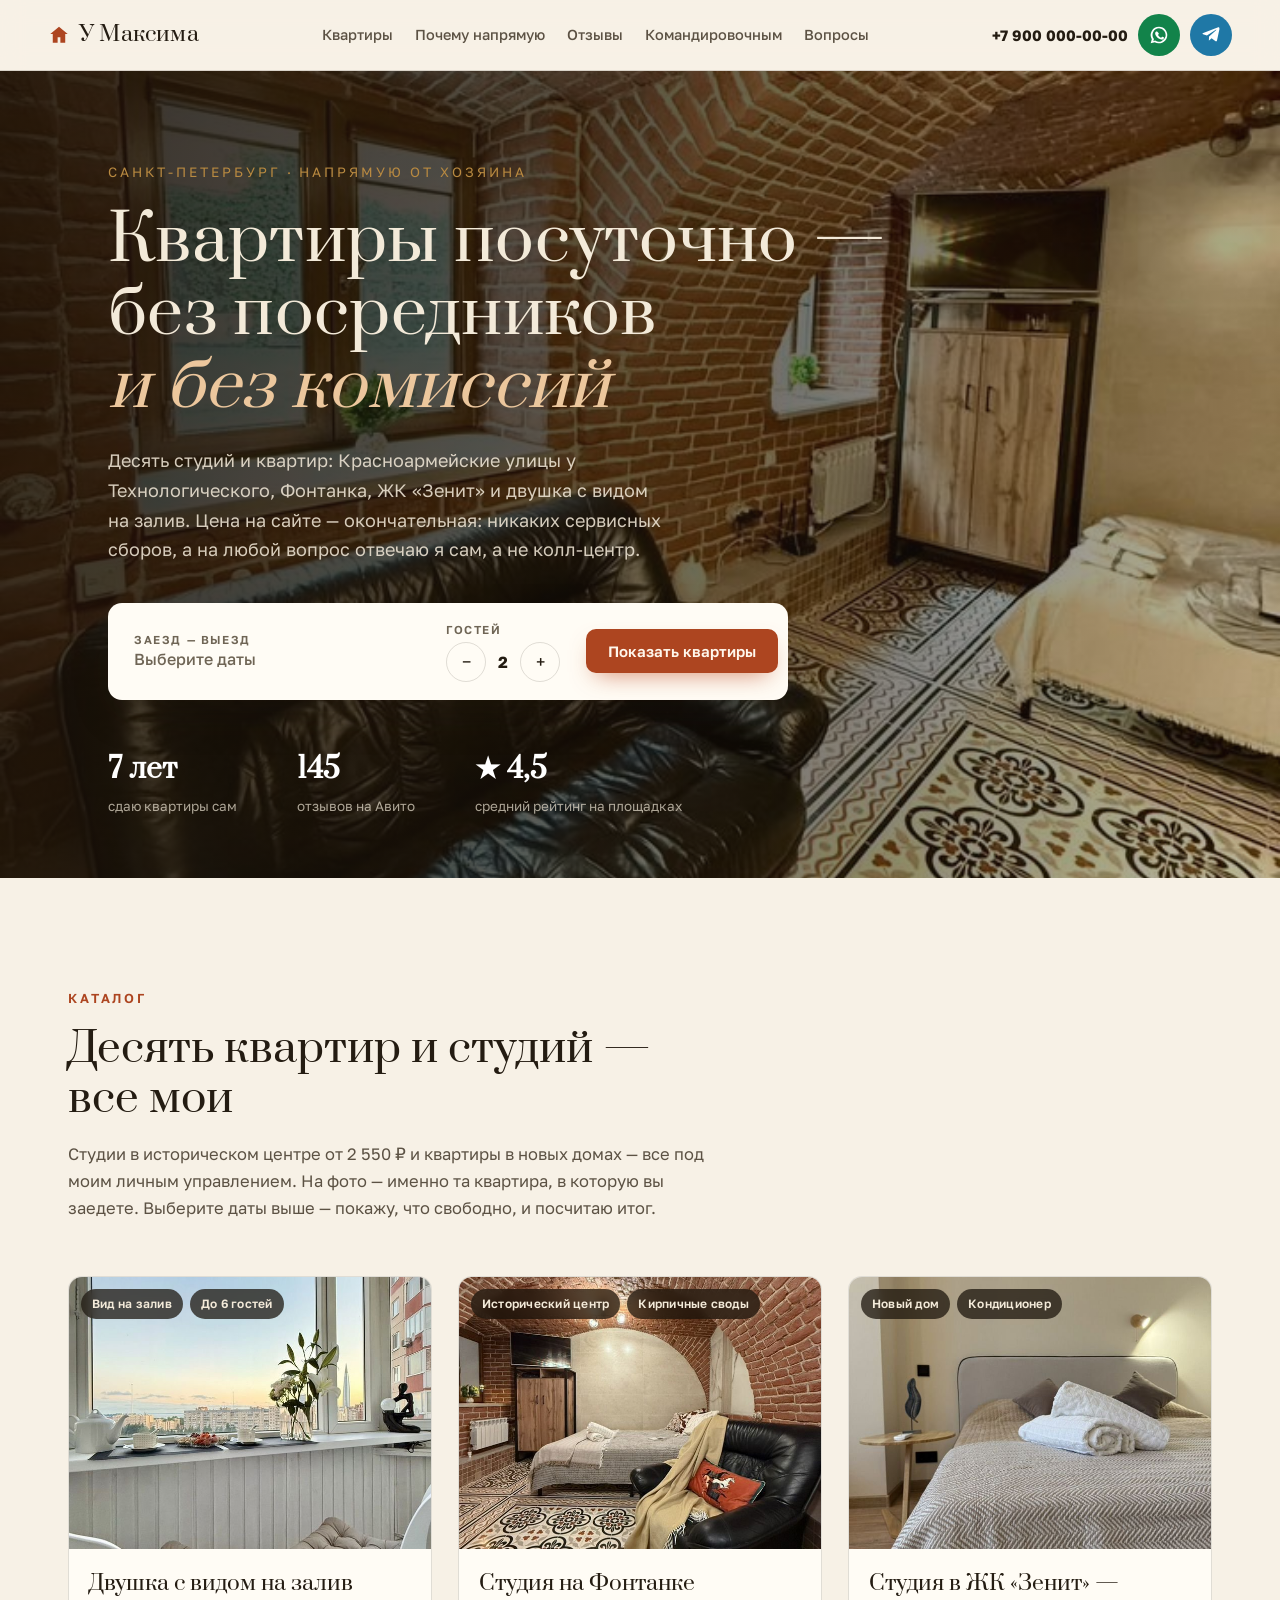
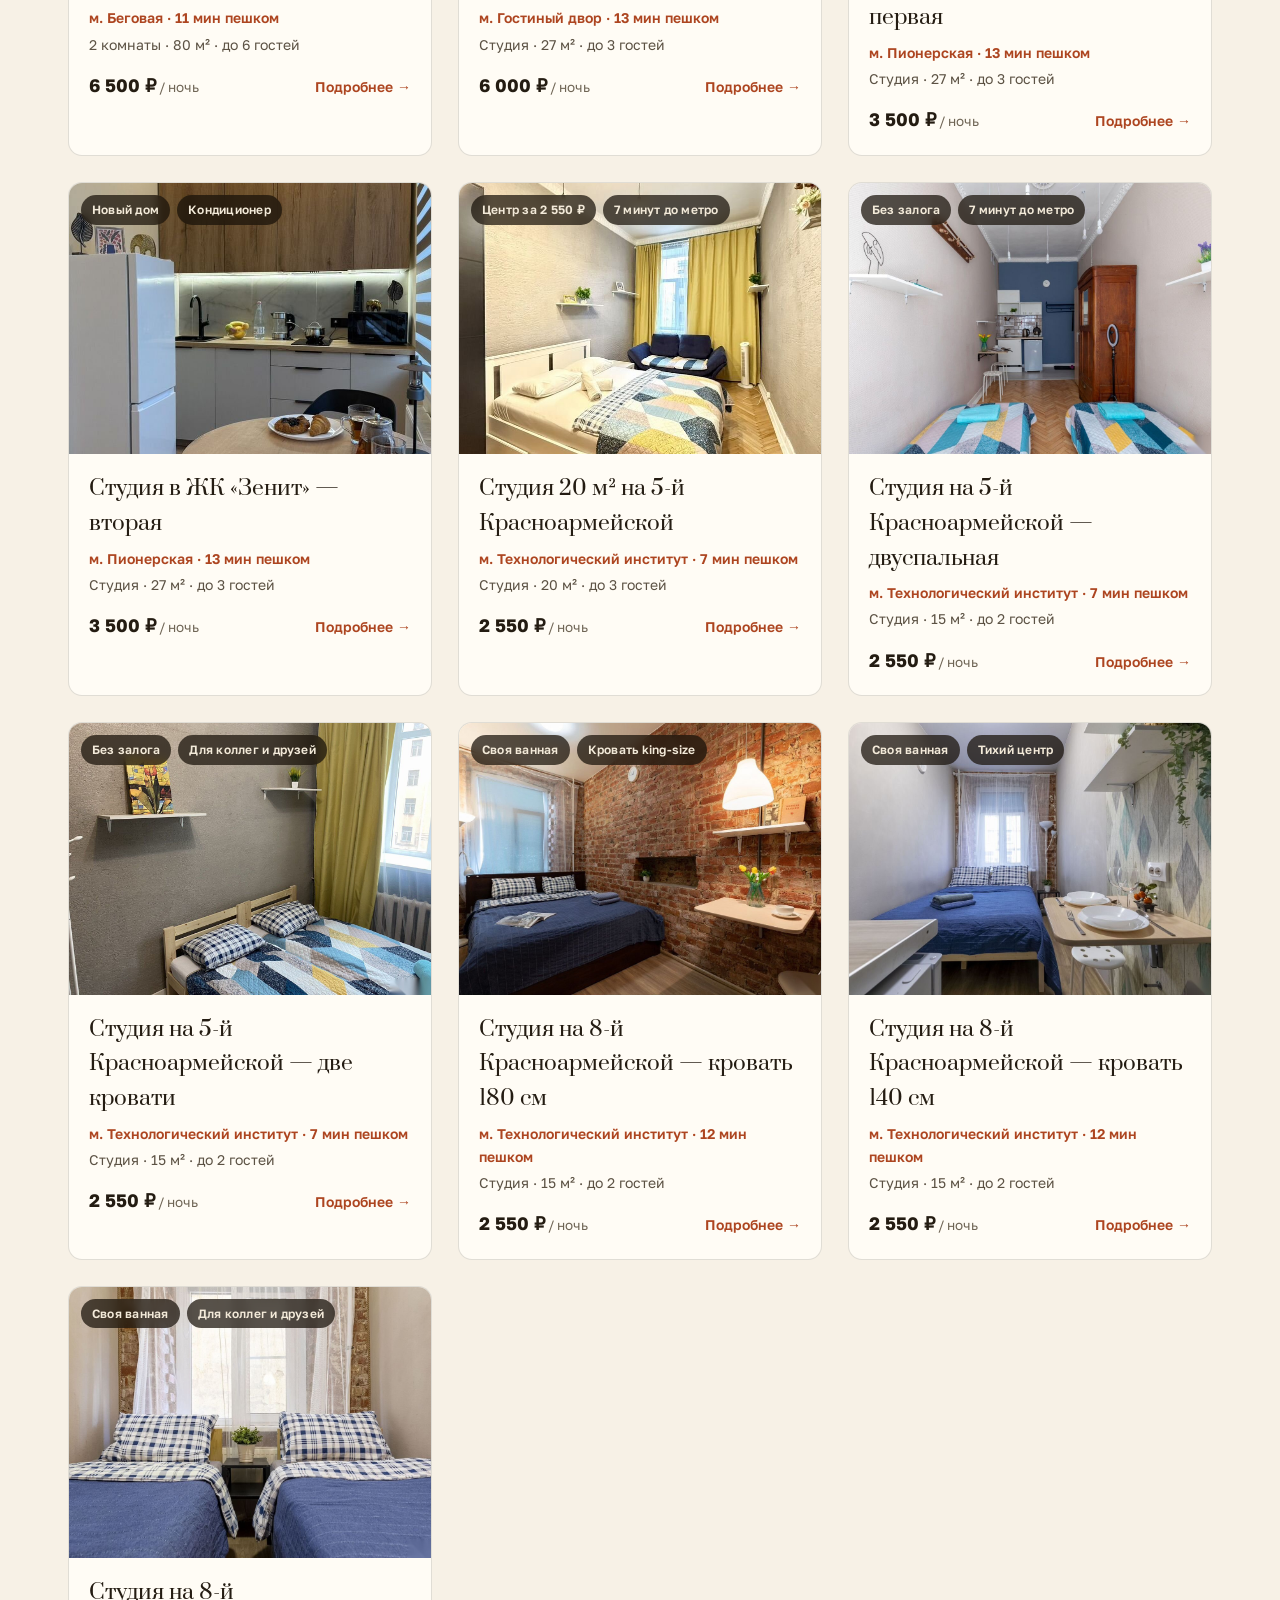
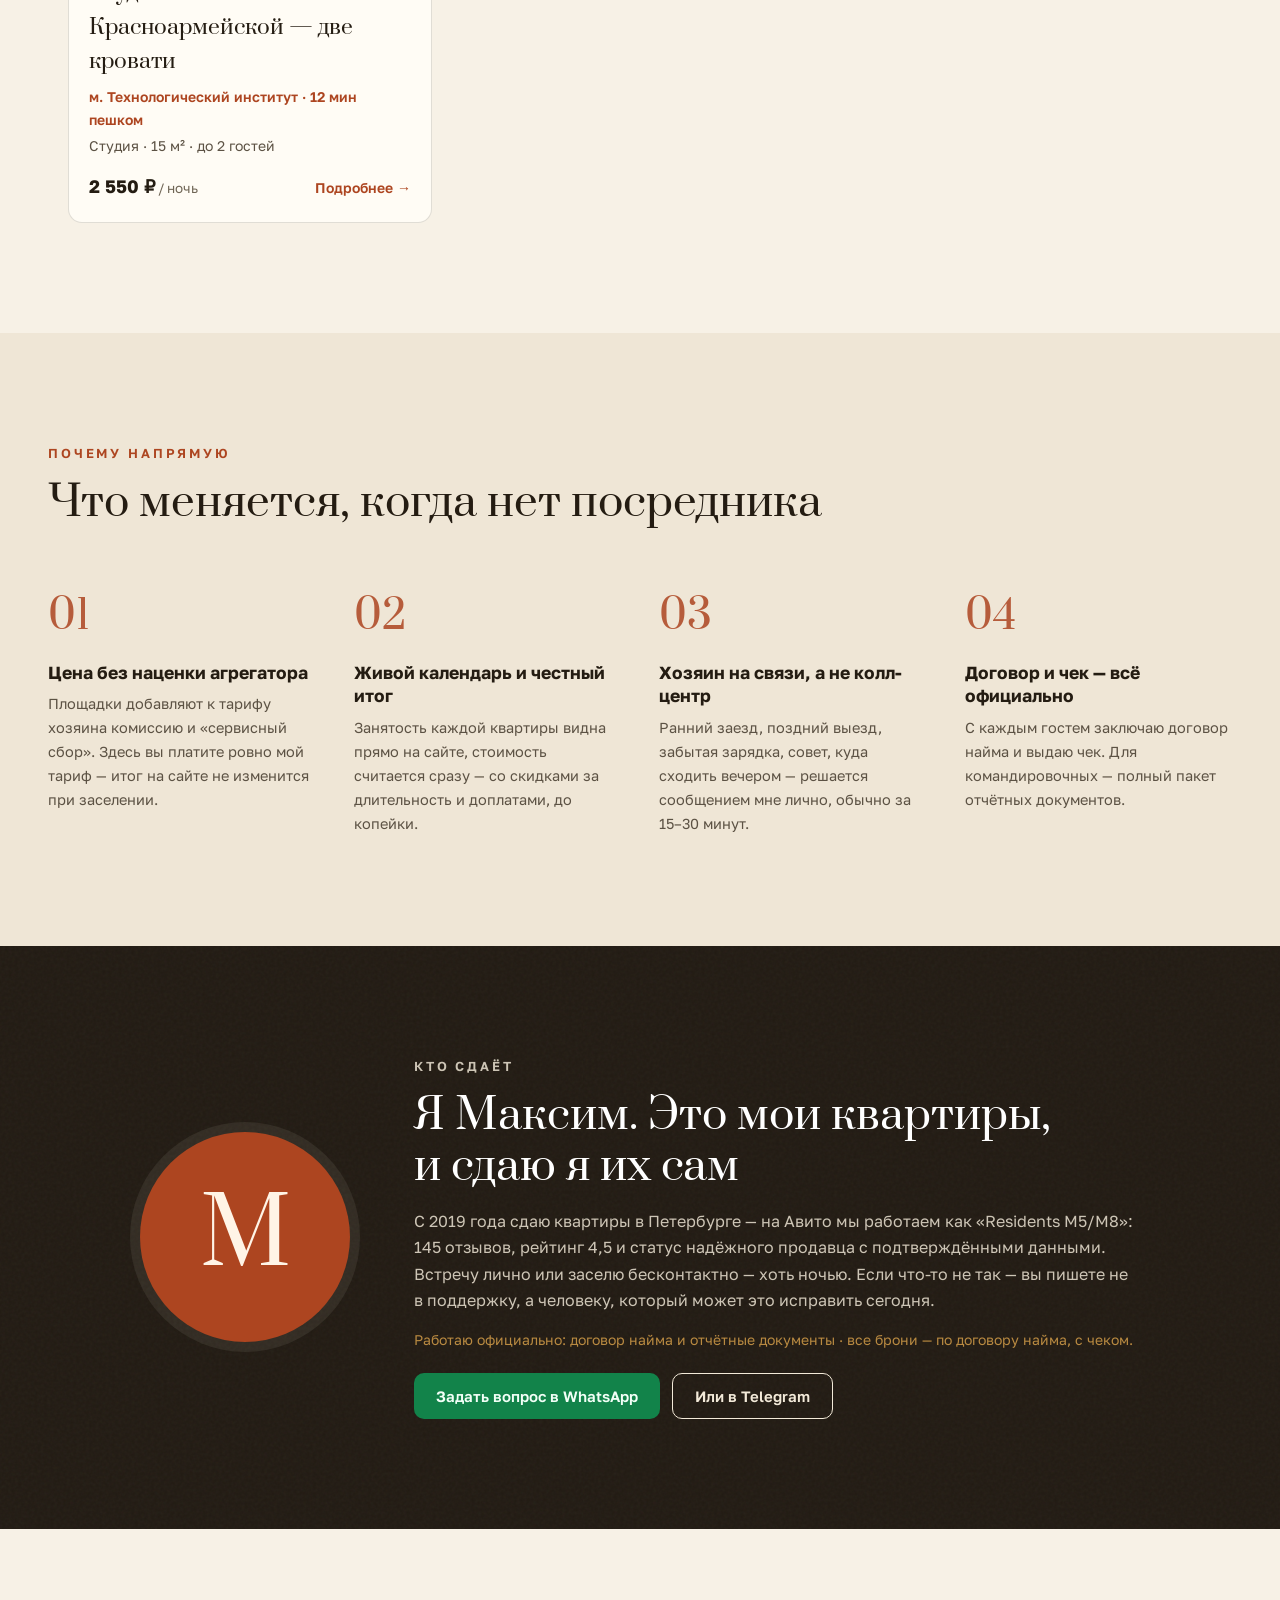
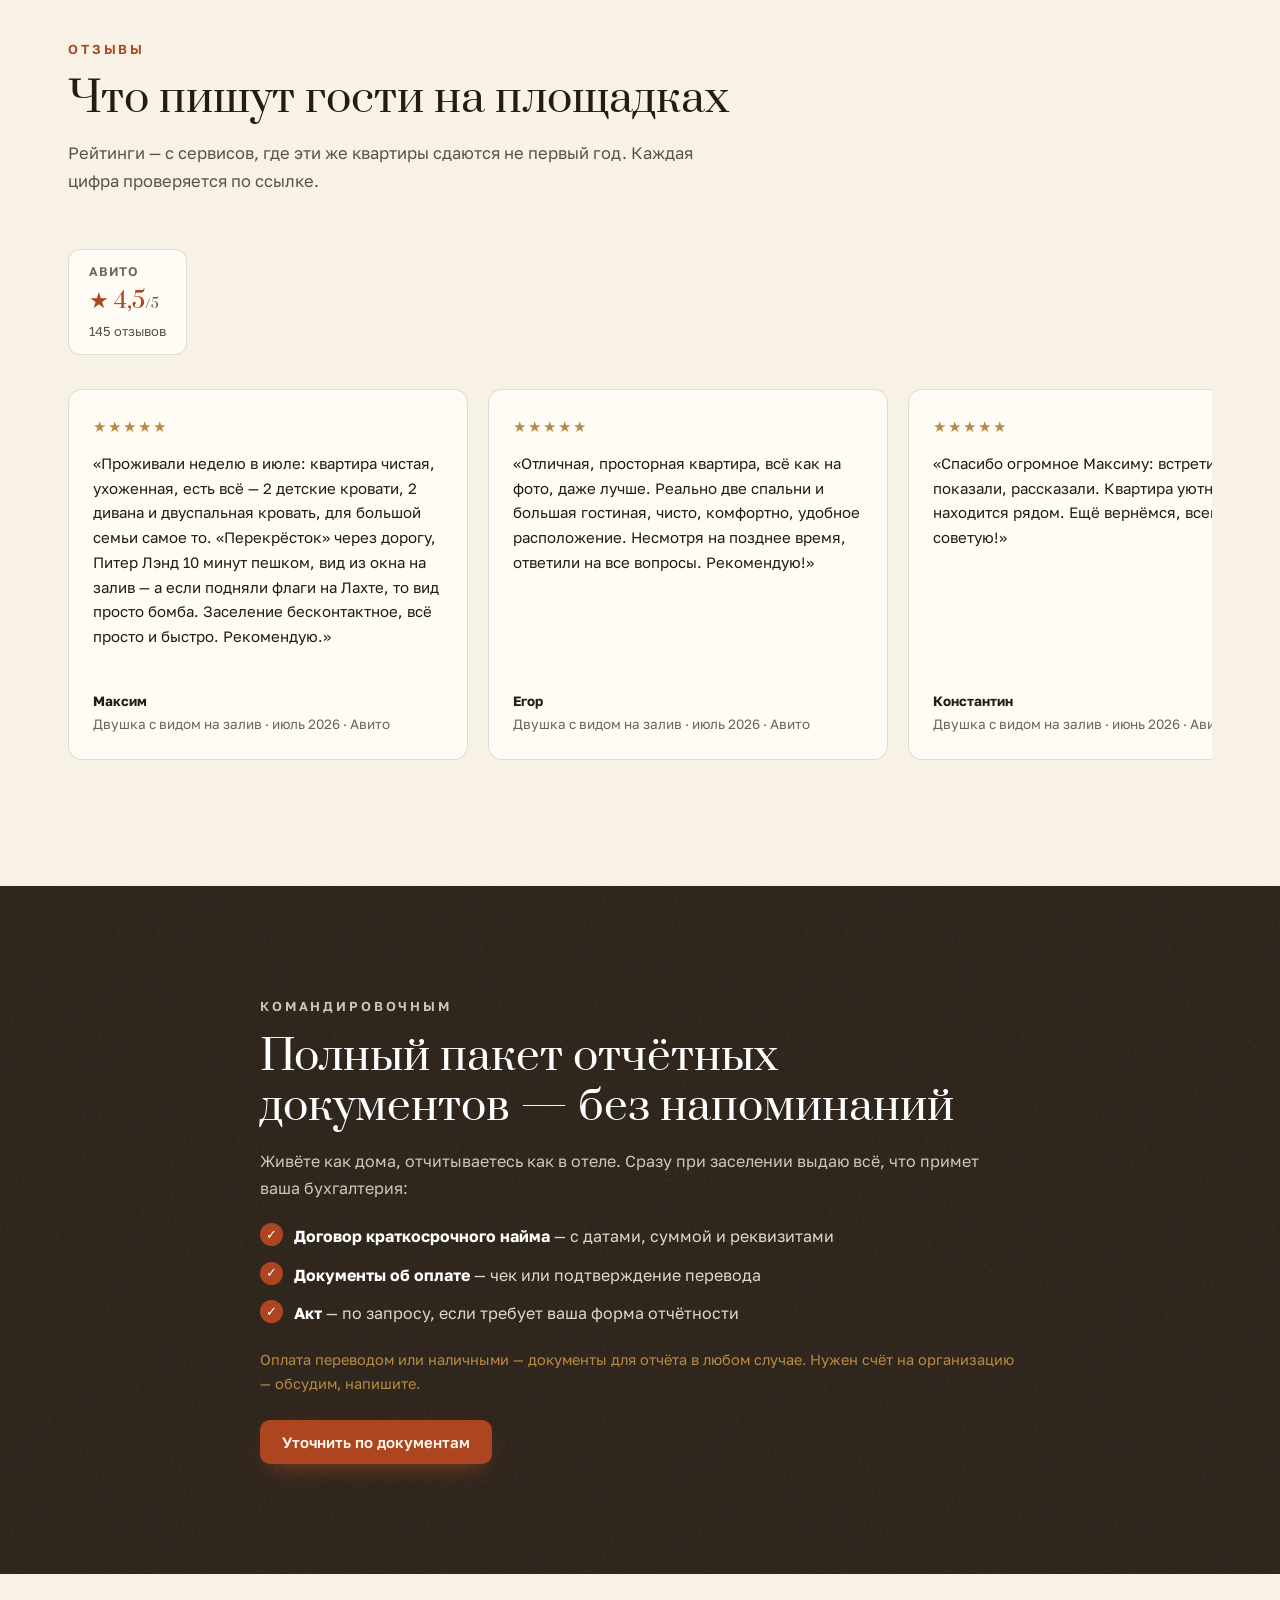
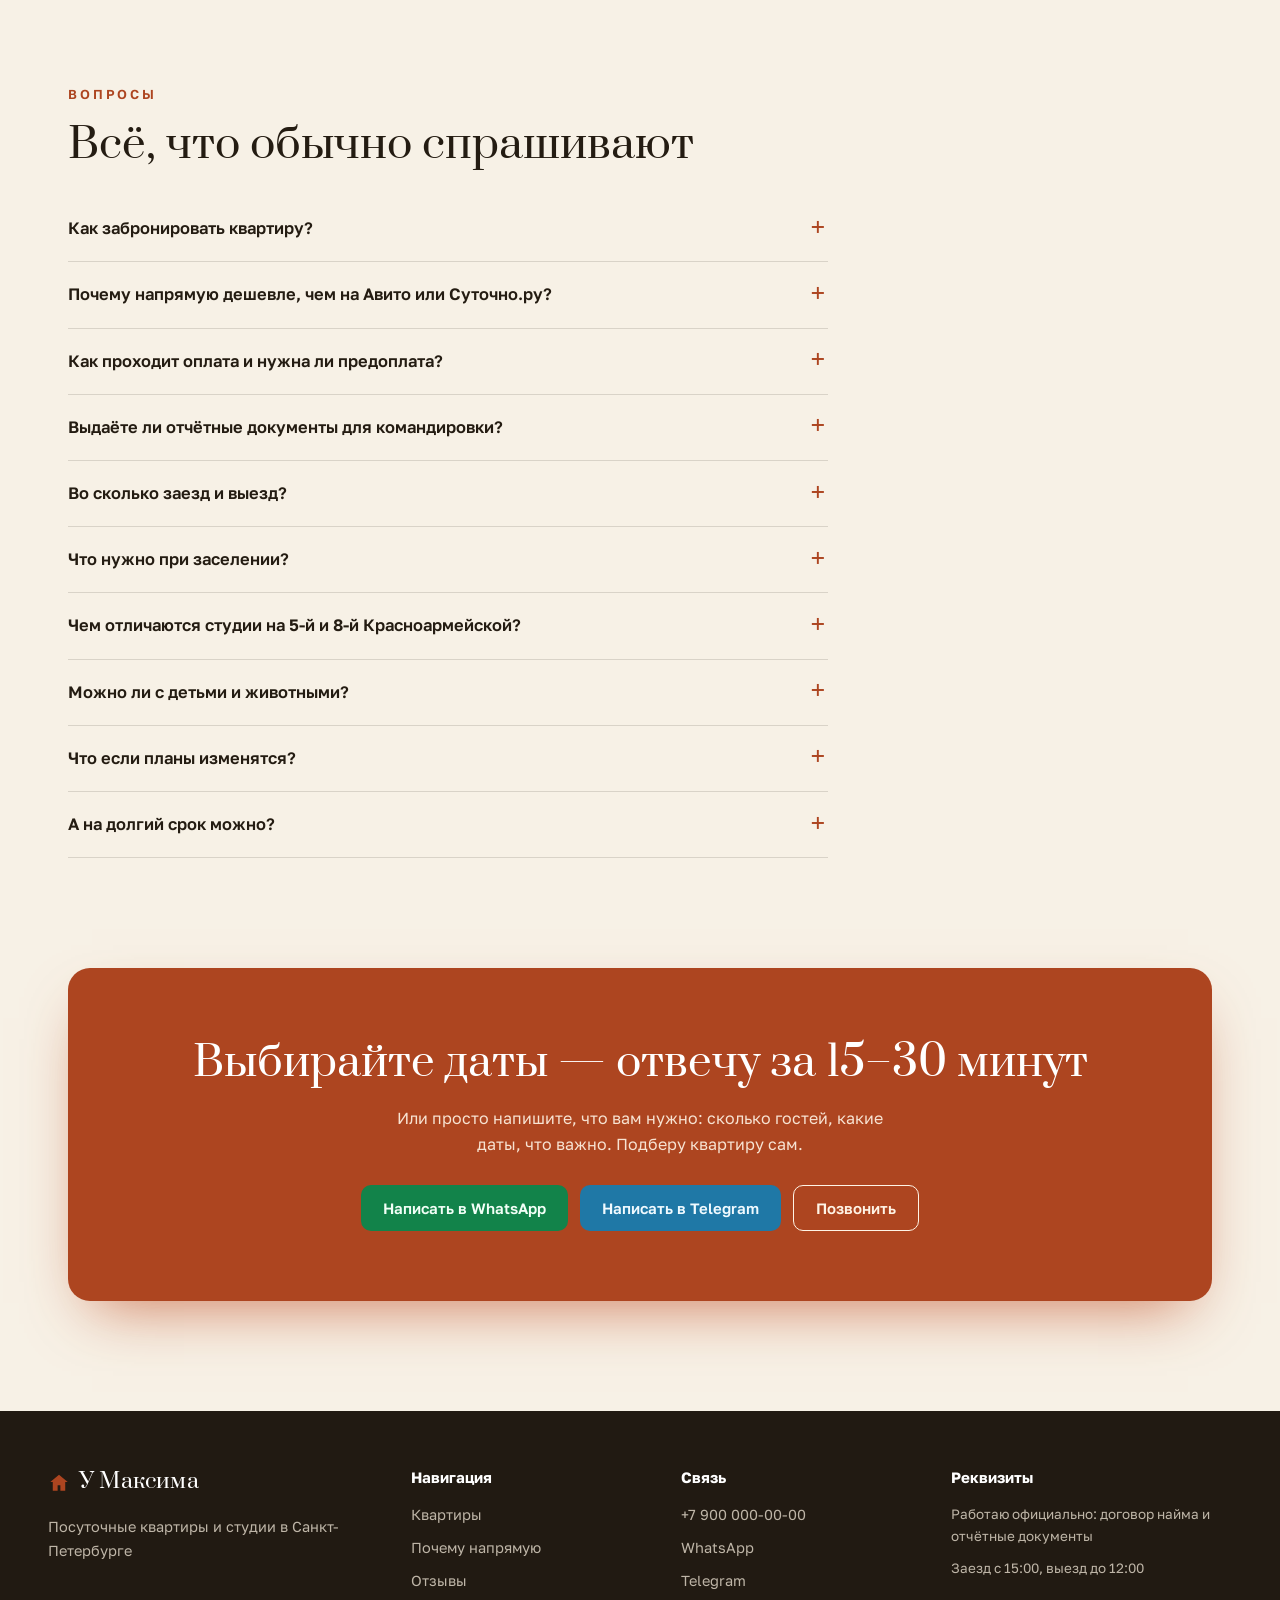
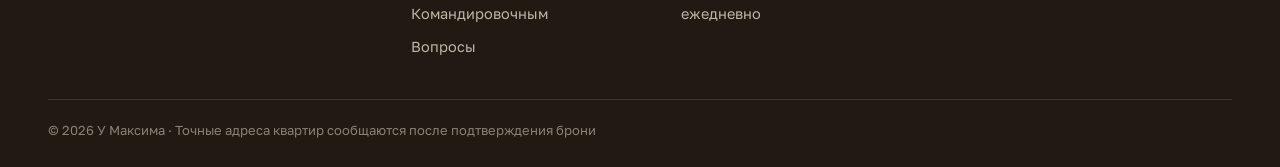
==== commit 2cc8f0bb: "Реальные квартиры Residents М5/М8 с Авито: 10 объектов, фото, отзывы Перенесены все квартиры с профи" ====
--- a/site/index.html
+++ b/site/index.html
@@ -4,13 +4,13 @@
   <meta charset="UTF-8">
   <meta name="viewport" content="width=device-width, initial-scale=1.0">
   <title>У Максима — посуточные квартиры в Санкт-Петербурге напрямую от хозяина</title>
-  <meta name="description" content="5 квартир посуточно в Петербурге напрямую от хозяина: без комиссий и сервисных сборов, календарь занятости онлайн, бронирование в WhatsApp и Telegram за 30 секунд. Отчётные документы для командировочных.">
+  <meta name="description" content="Студии и квартиры посуточно в Петербурге от 2 550 ₽ напрямую от хозяина: без комиссий и сервисных сборов, календарь занятости онлайн, бронирование в WhatsApp и Telegram за 30 секунд. Отчётные документы для командировочных.">
   <meta property="og:title" content="У Максима — посуточные квартиры в Санкт-Петербурге">
   <meta property="og:description" content="Напрямую от хозяина: без комиссий, живой календарь занятости, заявка в мессенджер за 30 секунд.">
   <meta property="og:type" content="website">
   <meta property="og:locale" content="ru_RU">
   <meta property="og:site_name" content="У Максима">
-  <meta property="og:image" content="https://images.unsplash.com/photo-1522708323590-d24dbb6b0267?auto=format&fit=crop&w=1200&q=80">
+  <meta property="og:image" content="https://kusov777.github.io/maksim-rent/site/photos/m8-15-180/01.jpg">
   <meta name="twitter:card" content="summary_large_image">
   <!-- После привязки домена добавить:
        <link rel="canonical" href="https://ваш-домен/">
@@ -18,7 +18,7 @@
   <link rel="icon" href="data:image/svg+xml,<svg xmlns='http://www.w3.org/2000/svg' viewBox='0 0 100 100'><text y='80' font-size='80'>🗝️</text></svg>">
   <link rel="preload" href="fonts/prata-v22-cyrillic_latin-regular.woff2" as="font" type="font/woff2" crossorigin>
   <link rel="preload" href="fonts/golos-text-v7-cyrillic_latin-regular.woff2" as="font" type="font/woff2" crossorigin>
-  <link rel="preload" as="image" href="https://images.unsplash.com/photo-1522708323590-d24dbb6b0267?auto=format&fit=crop&w=2000&q=80">
+  <link rel="preload" as="image" href="photos/fontanka-27/02.jpg">
   <link rel="stylesheet" href="styles.css">
   <!-- Яндекс.Метрика: когда Максим заведёт счётчик, вставить сюда стандартный сниппет
        и прописать его номер в data.js → SITE.metrikaId. Цели уже размечены в коде:
@@ -38,6 +38,20 @@
       <a href="#business">Командировочным</a>
       <a href="#faq">Вопросы</a>
     </nav>
+    <button class="burger" id="burger" type="button" aria-label="Меню" aria-expanded="false" aria-controls="mobile-menu">
+      <span></span><span></span><span></span>
+    </button>
+    <nav class="mobile-menu" id="mobile-menu" aria-label="Меню разделов">
+      <a href="#catalog">Квартиры</a>
+      <a href="#why">Почему напрямую</a>
+      <a href="#reviews">Отзывы</a>
+      <a href="#business">Командировочным</a>
+      <a href="#faq">Вопросы</a>
+      <div class="mobile-menu-contacts">
+        <a data-href-tel data-track="menu_call" href="#">Позвонить: <span data-site="phone"></span></a>
+        <span>На связи <span data-site="workHours"></span></span>
+      </div>
+    </nav>
     <div class="header-contacts">
       <a class="header-phone" data-href-tel data-track="header_call" href="#"><span data-site="phone"></span></a>
       <a class="icon-btn icon-wa" data-href-wa data-track="header_whatsapp" href="#" target="_blank" rel="noopener" aria-label="Написать в WhatsApp">
@@ -53,12 +67,13 @@
 
     <!-- ============ HERO ============ -->
     <section class="hero">
-      <div class="hero-bg" role="img" aria-label="Гостиная одной из квартир"></div>
+      <div class="hero-bg" role="img" aria-label="Студия на Фонтанке — кирпичные своды"></div>
       <div class="hero-content">
         <p class="hero-eyebrow">Санкт-Петербург · напрямую от хозяина</p>
         <h1 class="hero-title">Квартиры посуточно —<br>без посредников <em>и&nbsp;без&nbsp;комиссий</em></h1>
-        <p class="hero-sub">Пять моих квартир рядом с метро — от Невского до Московского проспекта.
-          Цена на сайте — окончательная: никаких сервисных сборов, а на любой вопрос отвечаю я сам, а не колл-центр.</p>
+        <p class="hero-sub">Десять студий и квартир: Красноармейские улицы у Технологического, Фонтанка,
+          ЖК «Зенит» и двушка с видом на залив. Цена на сайте — окончательная: никаких сервисных сборов,
+          а на любой вопрос отвечаю я сам, а не колл-центр.</p>
 
         <div class="search-card">
           <button class="search-field" id="hero-dates-toggle" type="button" aria-haspopup="dialog" aria-expanded="false">
@@ -85,7 +100,7 @@
 
         <div class="hero-stats">
           <div class="stat"><b id="stat-years"></b><span>сдаю квартиры сам</span></div>
-          <div class="stat"><b data-site="guestsHosted"></b><span>гостей принял с <span data-site="yearsSince"></span> года</span></div>
+          <div class="stat"><b id="stat-reviews"></b><span>отзывов на Авито</span></div>
           <div class="stat"><b id="stat-rating"></b><span>средний рейтинг на площадках</span></div>
         </div>
       </div>
@@ -95,9 +110,10 @@
     <section class="section" id="catalog">
       <div class="section-head reveal">
         <p class="section-eyebrow">Каталог</p>
-        <h2 class="section-title">Пять квартир — все мои,<br>других не бывает</h2>
-        <p class="section-sub">Каждую квартиру я обставлял сам и знаю в ней каждый угол.
-          На фото — именно та квартира, в которую вы заедете. Выберите даты выше — покажу, что свободно, и посчитаю итог.</p>
+        <h2 class="section-title">Десять квартир и студий —<br>все мои</h2>
+        <p class="section-sub">Студии в историческом центре от 2 550 ₽ и квартиры в новых домах — все под моим
+          личным управлением. На фото — именно та квартира, в которую вы заедете.
+          Выберите даты выше — покажу, что свободно, и посчитаю итог.</p>
       </div>
       <div class="catalog-grid" id="catalog-grid"></div>
     </section>
@@ -142,8 +158,10 @@
         <div class="host-text">
           <p class="section-eyebrow">Кто сдаёт</p>
           <h2 class="section-title">Я Максим. Это мои квартиры,<br>и сдаю я их сам</h2>
-          <p>С 2020 года — без управляющей компании и посредников. Сам встречаю гостей, сам слежу за чистотой,
-            сам отвечаю в мессенджерах <span data-site="workHours"></span>. Если что-то не так — вы пишете не в поддержку, а человеку, который может это исправить сегодня.</p>
+          <p>С 2019 года сдаю квартиры в Петербурге — на Авито мы работаем как «Residents М5/М8»:
+            145 отзывов, рейтинг 4,5 и статус надёжного продавца с подтверждёнными данными.
+            Встречу лично или заселю бесконтактно — хоть ночью. Если что-то не так —
+            вы пишете не в поддержку, а человеку, который может это исправить сегодня.</p>
           <p class="host-legal"><span data-site="legalStatus"></span> · все брони — по договору найма, с чеком.</p>
           <div class="host-actions">
             <a class="btn btn-wa" data-href-wa data-track="host_whatsapp" href="#" target="_blank" rel="noopener">Задать вопрос в WhatsApp</a>
@@ -172,11 +190,11 @@
           <h2 class="section-title">Полный пакет отчётных документов — без напоминаний</h2>
           <p>Живёте как дома, отчитываетесь как в отеле. Сразу при заселении выдаю всё, что примет ваша бухгалтерия:</p>
           <ul class="docs-list">
-            <li><b>Чек</b> — официальный, из приложения «Мой налог»</li>
             <li><b>Договор краткосрочного найма</b> — с датами, суммой и реквизитами</li>
+            <li><b>Документы об оплате</b> — чек или подтверждение перевода</li>
             <li><b>Акт</b> — по запросу, если требует ваша форма отчётности</li>
           </ul>
-          <p class="business-note">Оплата переводом или наличными — чек в любом случае. Нужен счёт на организацию — обсудим, напишите.</p>
+          <p class="business-note">Оплата переводом или наличными — документы для отчёта в любом случае. Нужен счёт на организацию — обсудим, напишите.</p>
           <a class="btn btn-accent" data-href-wa data-wa-text="Здравствуйте, Максим! Я в командировку — расскажите, какие отчётные документы вы выдаёте и как оформляется бронь." data-track="business_whatsapp" href="#" target="_blank" rel="noopener">Уточнить по документам</a>
         </div>
       </div>
@@ -235,7 +253,7 @@
       <div class="footer-col footer-legal">
         <b>Реквизиты</b>
         <span><span data-site="legalStatus"></span></span>
-        <span>ИНН <span data-site="inn"></span></span>
+        <span data-inn-line>ИНН <span data-site="inn"></span></span>
         <span>Заезд с <span data-site="checkIn"></span>, выезд до <span data-site="checkOut"></span></span>
       </div>
     </div>
--- a/site/styles.css
+++ b/site/styles.css
@@ -149,6 +149,62 @@
 }
 .nav a:hover::after { right: 0; }
 .header-contacts { display: flex; align-items: center; gap: 10px; }
+
+/* мобильное меню-«бургер» (видно только на ≤720px) */
+.burger {
+  display: none;
+  flex-direction: column;
+  justify-content: center;
+  gap: 5px;
+  width: 44px;
+  height: 44px;
+  padding: 10px;
+  margin-left: auto;
+  border-radius: 10px;
+}
+.burger span {
+  display: block;
+  height: 2px;
+  border-radius: 2px;
+  background: var(--ink);
+  transition: transform 0.22s ease, opacity 0.22s ease;
+}
+.burger.is-open span:nth-child(1) { transform: translateY(7px) rotate(45deg); }
+.burger.is-open span:nth-child(2) { opacity: 0; }
+.burger.is-open span:nth-child(3) { transform: translateY(-7px) rotate(-45deg); }
+.mobile-menu {
+  display: none;
+  position: absolute;
+  top: 100%;
+  left: 0;
+  right: 0;
+  flex-direction: column;
+  background: var(--card);
+  border-bottom: 1px solid var(--hairline);
+  box-shadow: 0 18px 40px -18px rgba(36, 28, 18, 0.35);
+  padding: 4px 20px 18px;
+  opacity: 0;
+  transform: translateY(-10px);
+  pointer-events: none;
+  transition: opacity 0.2s ease, transform 0.2s ease;
+}
+.mobile-menu.is-open { opacity: 1; transform: none; pointer-events: auto; }
+.mobile-menu > a {
+  padding: 14px 0;
+  border-bottom: 1px solid var(--hairline);
+  font-weight: 600;
+  font-size: 17px;
+}
+.mobile-menu > a:active { color: var(--accent); }
+.mobile-menu-contacts {
+  display: flex;
+  flex-direction: column;
+  gap: 3px;
+  padding-top: 14px;
+  font-size: 14.5px;
+  color: var(--ink-soft);
+}
+.mobile-menu-contacts a { font-weight: 700; color: var(--ink); }
 .header-phone { font-weight: 700; font-size: 15px; white-space: nowrap; }
 .header-phone:hover { color: var(--accent); }
 .icon-btn {
@@ -169,7 +225,7 @@
 .hero-bg {
   position: absolute; inset: 0;
   overflow: hidden;
-  background: url('https://images.unsplash.com/photo-1522708323590-d24dbb6b0267?auto=format&fit=crop&w=2000&q=80') center/cover no-repeat;
+  background: url('photos/fontanka-27/02.jpg') center 60%/cover no-repeat;
 }
 .hero-bg::after {
   content: '';
@@ -646,10 +702,10 @@
   position: relative;
   border-radius: var(--radius);
   overflow: hidden;
-  aspect-ratio: 16 / 9;
-  background: var(--paper-2);
-}
-.gallery-main img { width: 100%; height: 100%; object-fit: cover; }
+  aspect-ratio: 16 / 10;
+  background: #191410;
+}
+.gallery-main img { width: 100%; height: 100%; object-fit: contain; }
 .gallery-arrow {
   position: absolute;
   top: 50%;
@@ -824,6 +880,8 @@
 @media (max-width: 720px) {
   .header { gap: 12px; }
   .nav { display: none; }
+  .burger { display: inline-flex; }
+  .mobile-menu { display: flex; }
   .hero { min-height: auto; }
   .hero-content { padding-top: 56px; padding-bottom: 46px; }
   .search-card { flex-direction: column; align-items: stretch; }
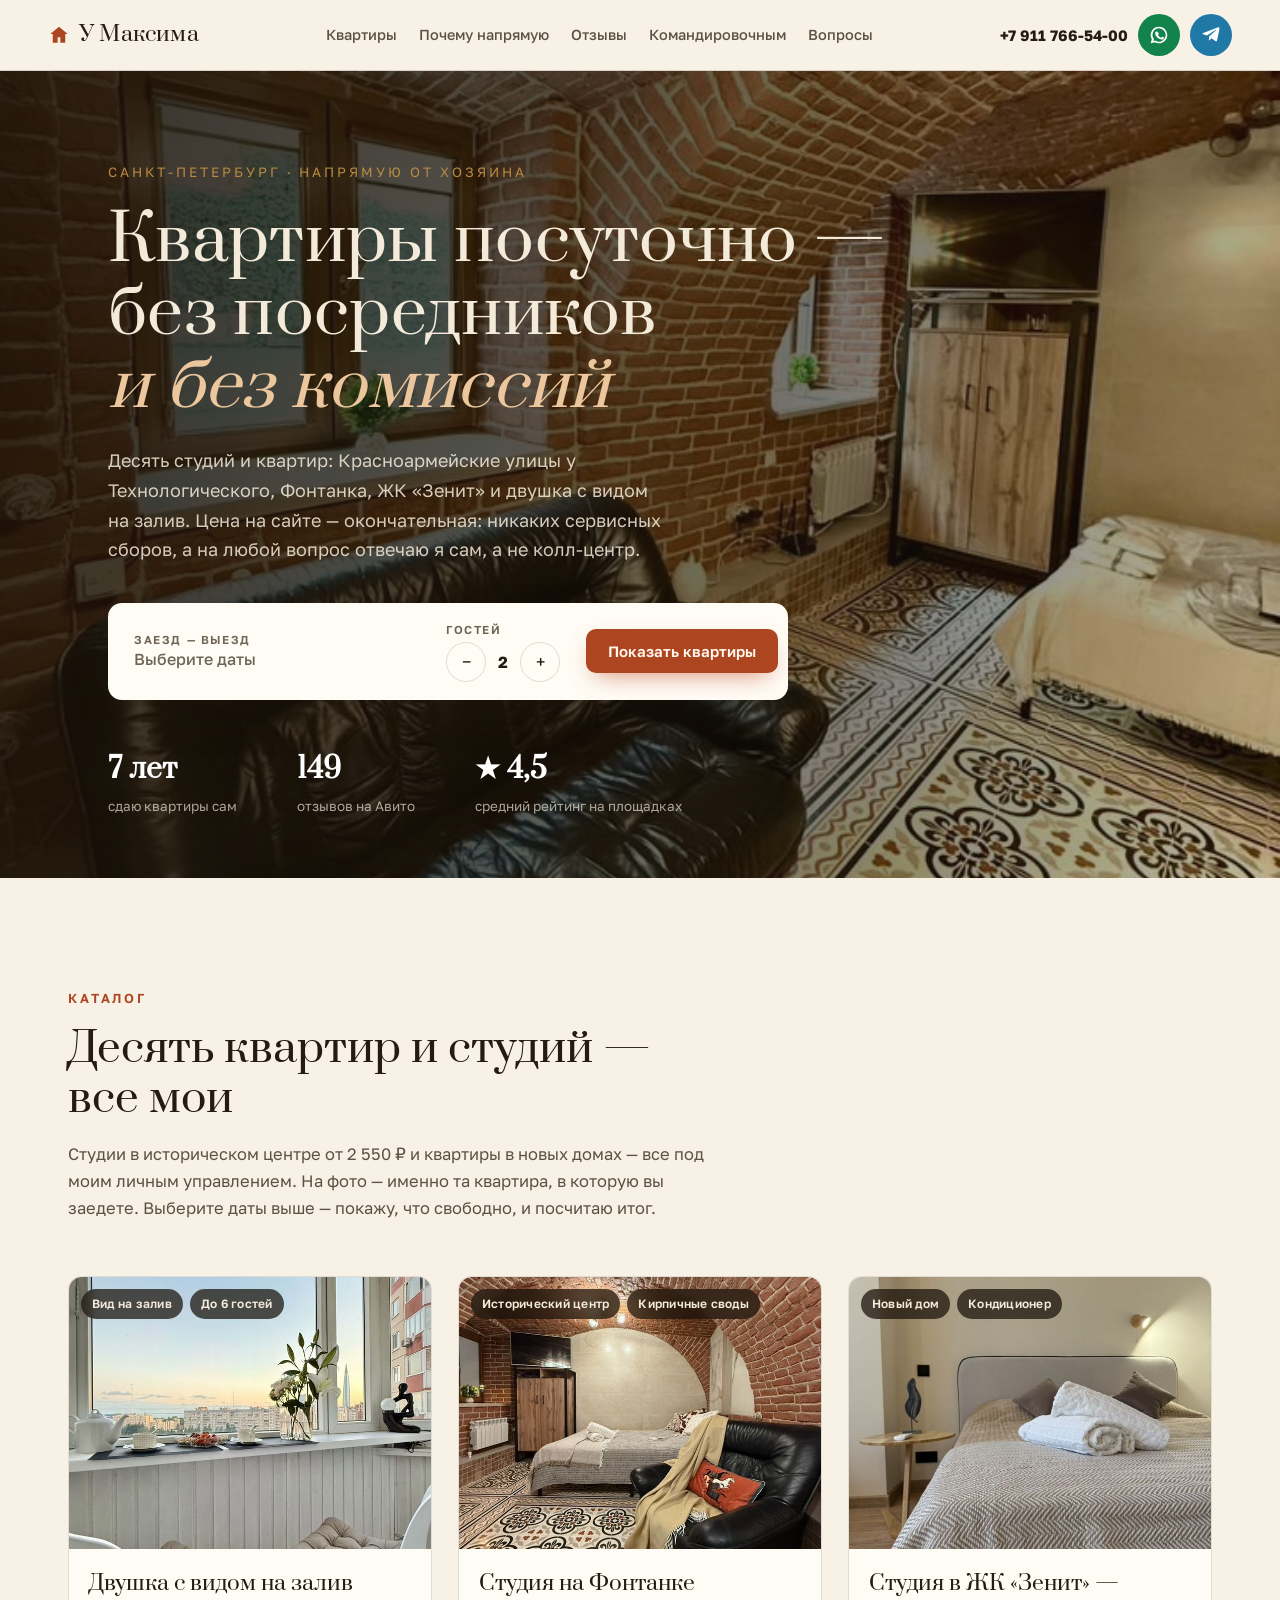
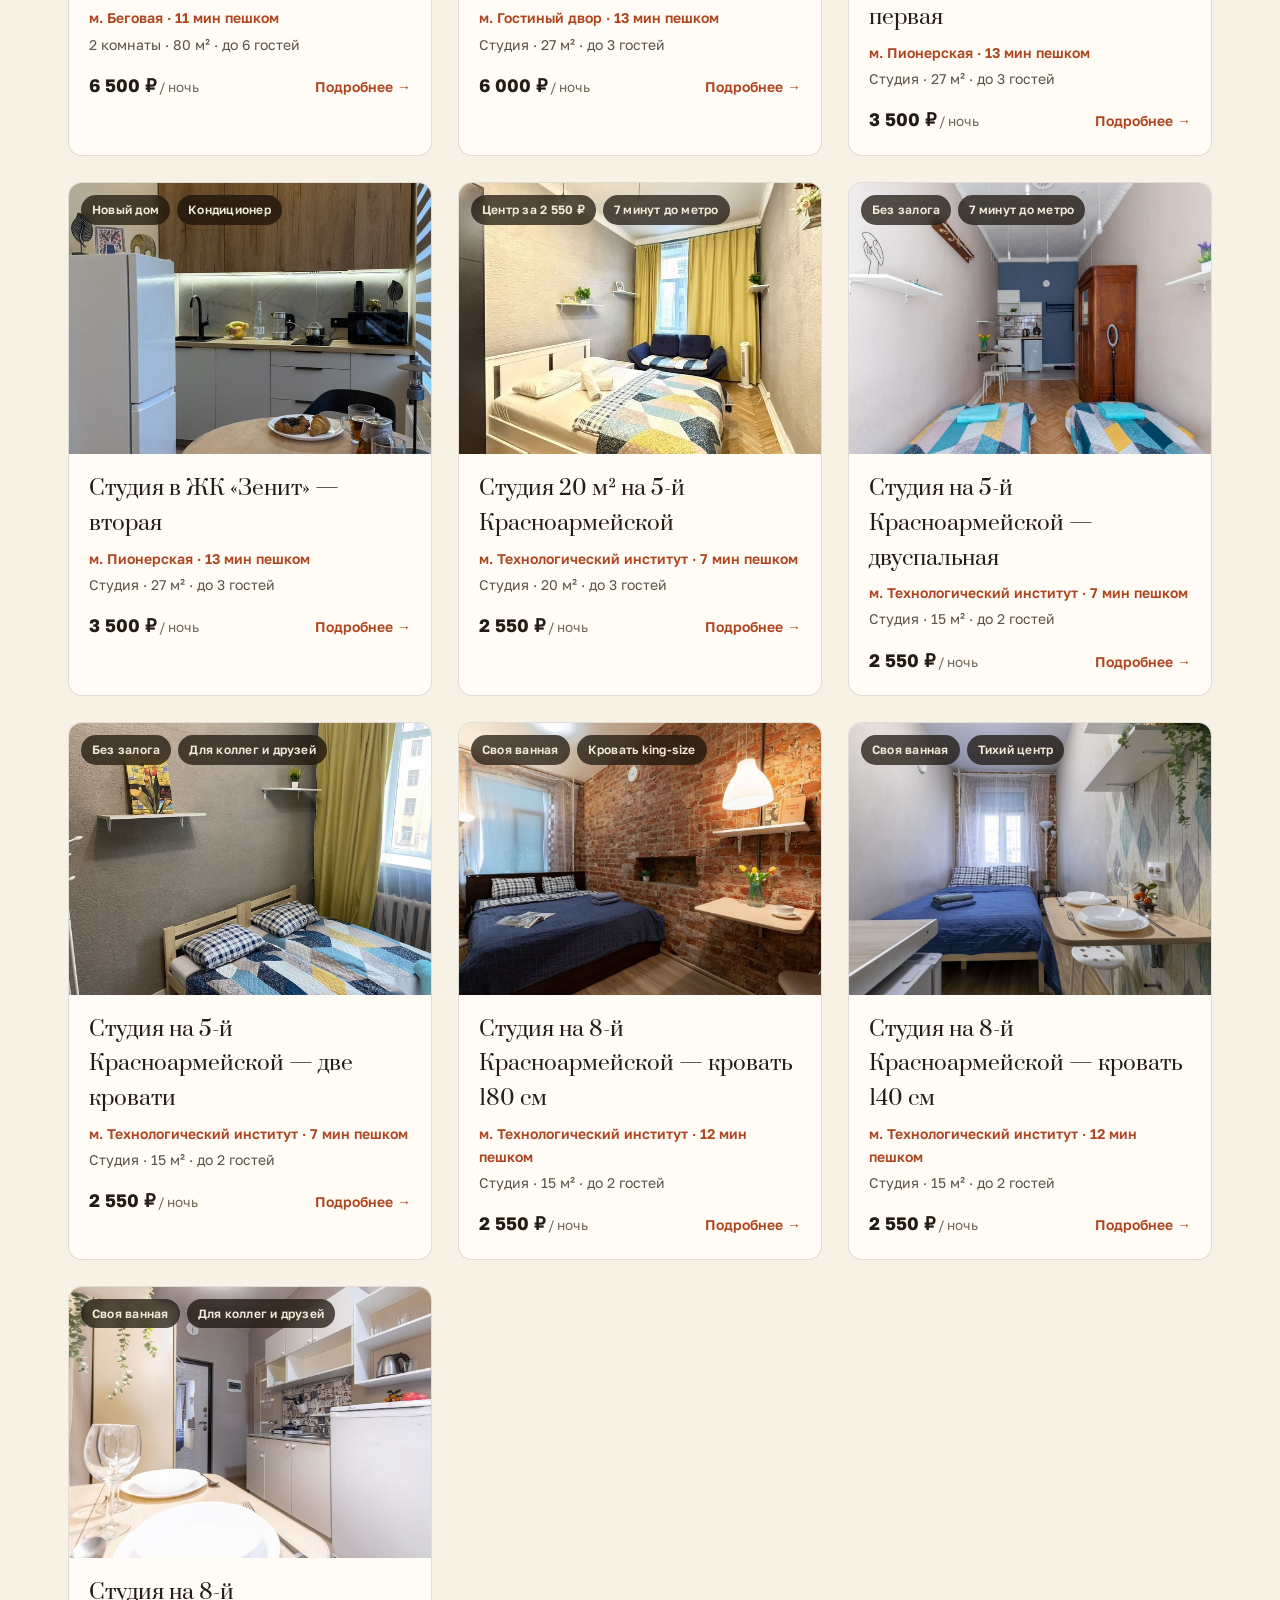
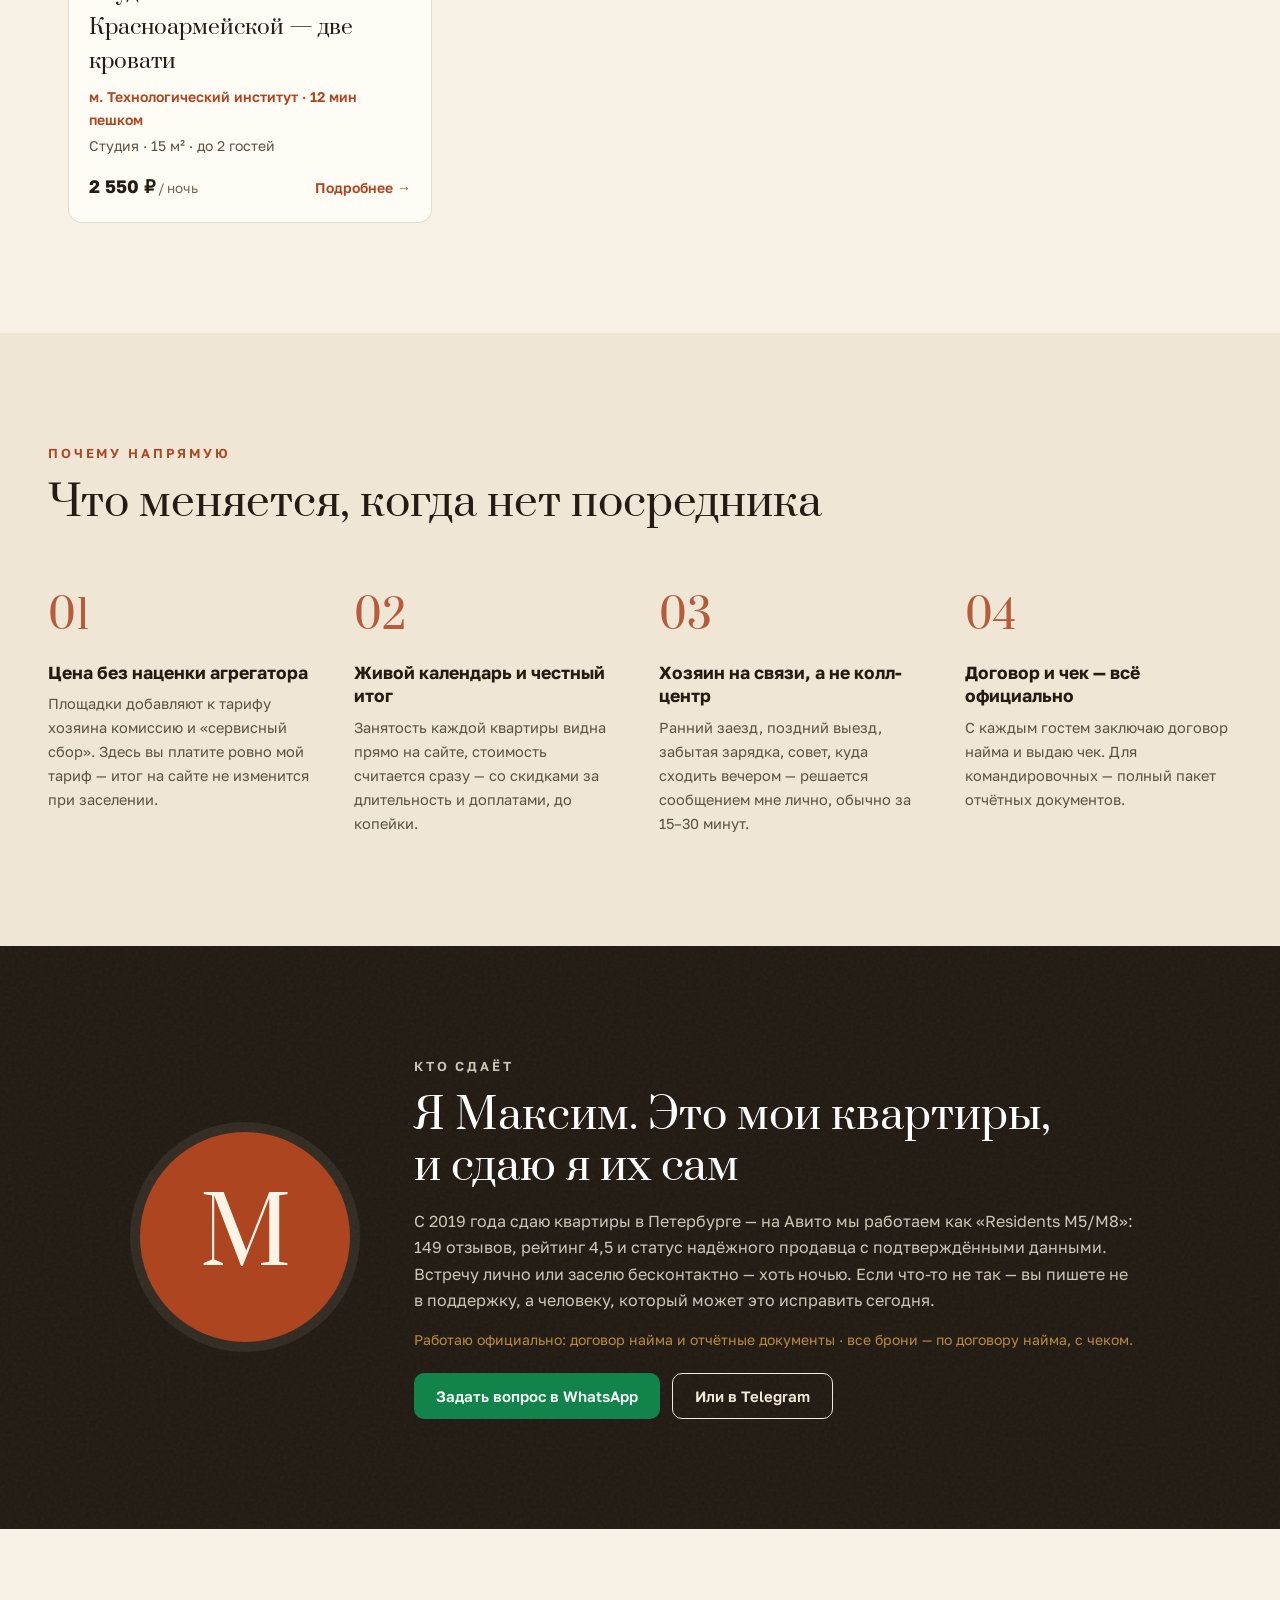
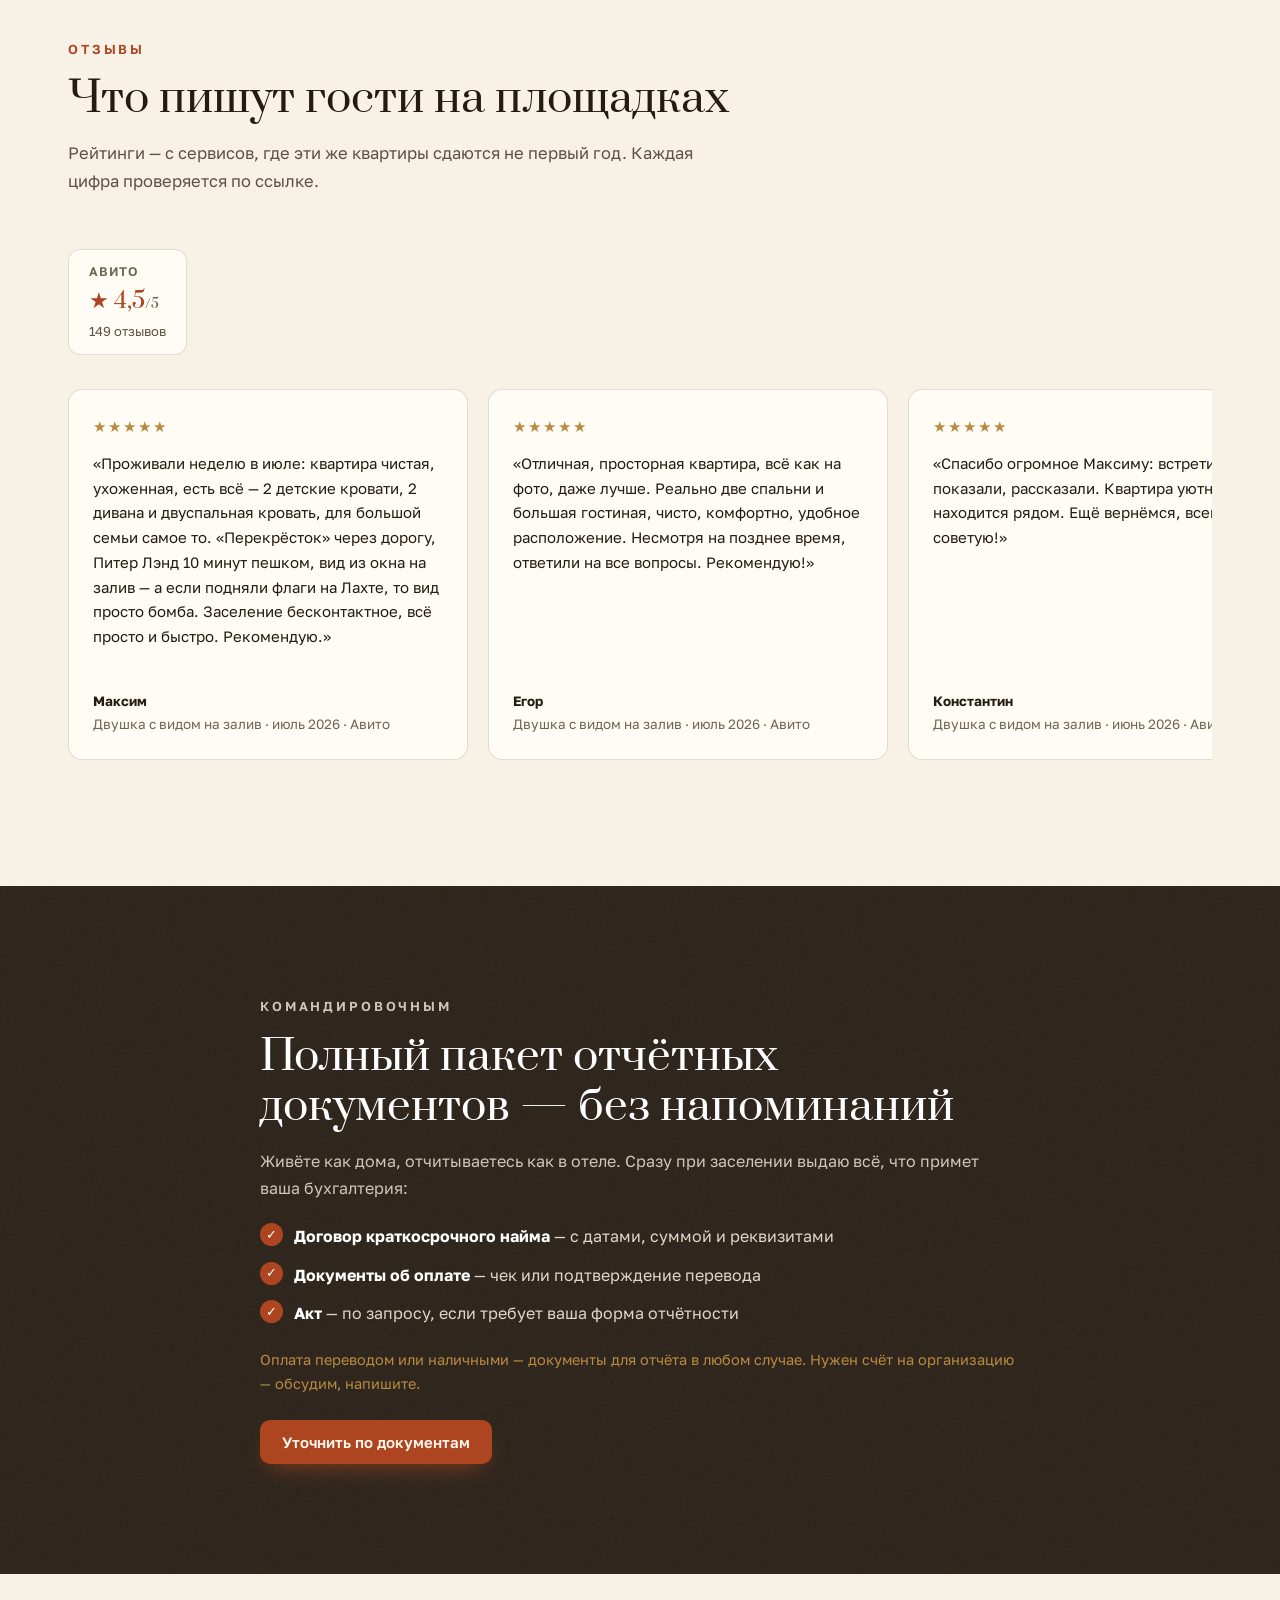
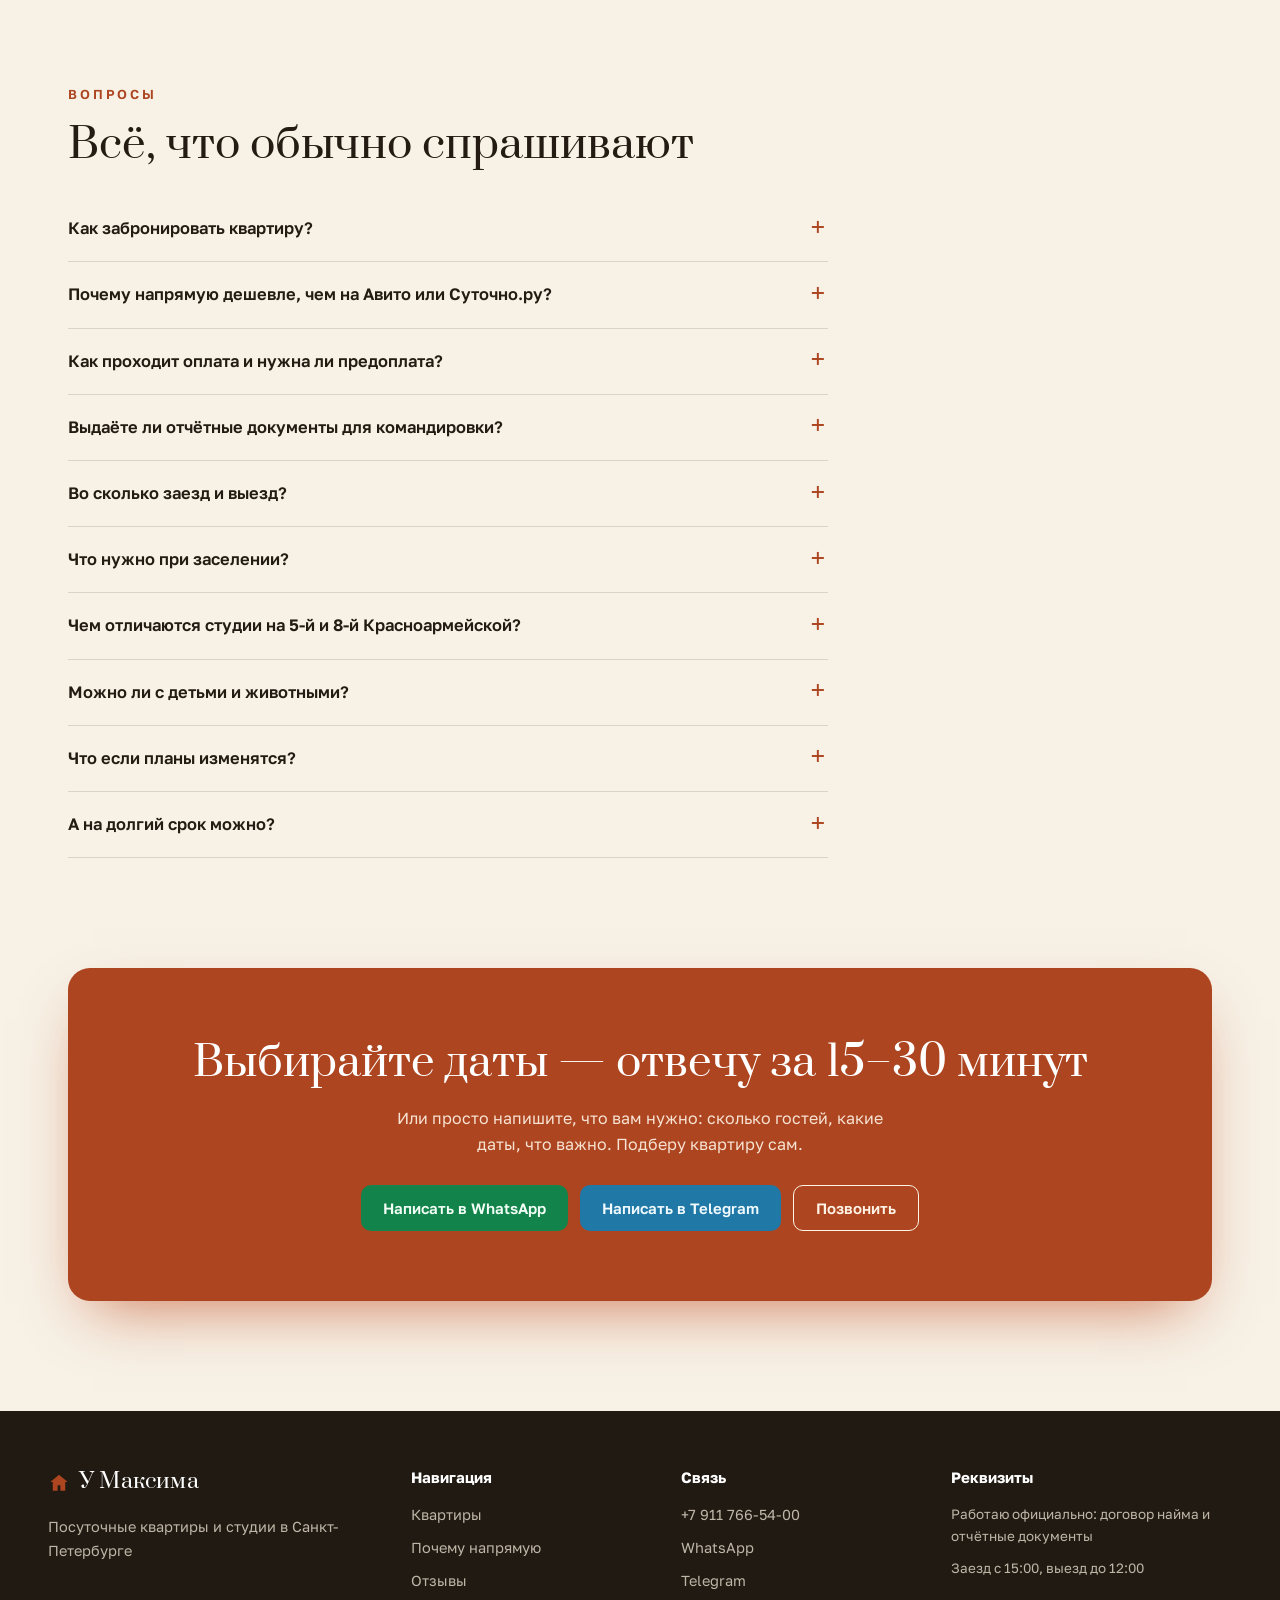
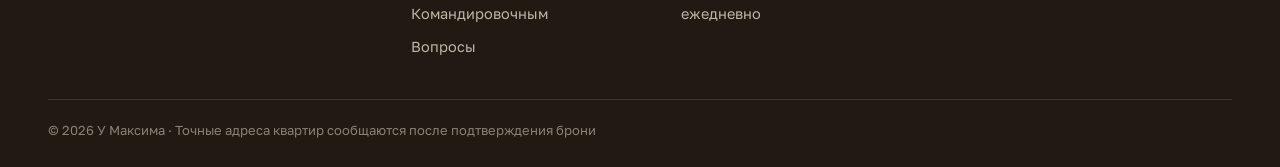
==== commit fce60cc1: "Кликабельные фото, реальный номер, больше фотографий в карточках - фото в карточке квартиры открывае" ====
--- a/site/index.html
+++ b/site/index.html
@@ -159,7 +159,7 @@
           <p class="section-eyebrow">Кто сдаёт</p>
           <h2 class="section-title">Я Максим. Это мои квартиры,<br>и сдаю я их сам</h2>
           <p>С 2019 года сдаю квартиры в Петербурге — на Авито мы работаем как «Residents М5/М8»:
-            145 отзывов, рейтинг 4,5 и статус надёжного продавца с подтверждёнными данными.
+            149 отзывов, рейтинг 4,5 и статус надёжного продавца с подтверждёнными данными.
             Встречу лично или заселю бесконтактно — хоть ночью. Если что-то не так —
             вы пишете не в поддержку, а человеку, который может это исправить сегодня.</p>
           <p class="host-legal"><span data-site="legalStatus"></span> · все брони — по договору найма, с чеком.</p>
--- a/site/styles.css
+++ b/site/styles.css
@@ -283,7 +283,9 @@
   padding: 10px;
   max-width: 680px;
   box-shadow: var(--shadow);
-  animation: rise 0.7s 0.35s both;
+  /* backwards, а не both: с both у карточки навсегда остаётся transform,
+     и календарь position:fixed внутри неё цепляется за карточку, а не за экран */
+  animation: rise 0.7s 0.35s backwards;
 }
 .search-field {
   flex: 1;
@@ -705,7 +707,7 @@
   aspect-ratio: 16 / 10;
   background: #191410;
 }
-.gallery-main img { width: 100%; height: 100%; object-fit: contain; }
+.gallery-main img { width: 100%; height: 100%; object-fit: contain; cursor: zoom-in; }
 .gallery-arrow {
   position: absolute;
   top: 50%;
@@ -745,6 +747,87 @@
 }
 .gallery-thumbs img:hover { opacity: 1; }
 .gallery-thumbs img.is-current { opacity: 1; outline-color: var(--accent); }
+.gallery-zoom {
+  position: absolute;
+  bottom: 14px; left: 16px;
+  width: 36px; height: 36px;
+  border-radius: 50%;
+  background: rgba(24, 17, 9, 0.72);
+  color: var(--cream-on-dark);
+  font-size: 17px;
+  display: flex; align-items: center; justify-content: center;
+  transition: background 0.15s ease, transform 0.15s ease;
+}
+.gallery-zoom:hover { background: rgba(24, 17, 9, 0.92); transform: scale(1.07); }
+
+/* Просмотр фото на весь экран */
+body.is-lightbox { overflow: hidden; }
+.lightbox {
+  position: fixed;
+  inset: 0;
+  z-index: 200;
+  background: rgba(16, 11, 6, 0.95);
+  display: none;
+  align-items: center;
+  justify-content: center;
+  padding: clamp(16px, 4vh, 48px) clamp(12px, 8vw, 96px);
+  animation: lb-in 0.18s ease-out;
+}
+.lightbox.is-open { display: flex; }
+@keyframes lb-in { from { opacity: 0; } to { opacity: 1; } }
+.lightbox-img {
+  max-width: 100%;
+  max-height: 100%;
+  object-fit: contain;
+  border-radius: 8px;
+  cursor: zoom-out;
+}
+.lightbox-close {
+  position: absolute;
+  top: 18px; right: 20px;
+  width: 44px; height: 44px;
+  border-radius: 50%;
+  background: rgba(255, 252, 245, 0.14);
+  color: var(--cream-on-dark);
+  font-size: 28px;
+  line-height: 1;
+  display: flex; align-items: center; justify-content: center;
+  transition: background 0.15s ease;
+}
+.lightbox-close:hover { background: rgba(255, 252, 245, 0.28); }
+.lightbox .lightbox-arrow {
+  position: absolute;
+  top: 50%;
+  transform: translateY(-50%);
+  width: 48px; height: 48px;
+  border-radius: 50%;
+  background: rgba(255, 252, 245, 0.14);
+  color: var(--cream-on-dark);
+  font-size: 26px;
+  display: flex; align-items: center; justify-content: center;
+  transition: background 0.15s ease, transform 0.15s ease;
+}
+.lightbox .lightbox-arrow:hover { background: rgba(255, 252, 245, 0.28); transform: translateY(-50%) scale(1.07); }
+.lightbox .lightbox-prev { left: 20px; }
+.lightbox .lightbox-next { right: 20px; }
+.lightbox-count {
+  position: absolute;
+  bottom: 20px; left: 50%;
+  transform: translateX(-50%);
+  background: rgba(24, 17, 9, 0.72);
+  color: var(--cream-on-dark);
+  font-size: 13px;
+  font-weight: 600;
+  padding: 6px 14px;
+  border-radius: 999px;
+}
+@media (max-width: 720px) {
+  .lightbox { padding: 56px 8px 64px; }
+  .lightbox .lightbox-arrow { width: 40px; height: 40px; font-size: 22px; }
+  .lightbox .lightbox-prev { left: 8px; }
+  .lightbox .lightbox-next { right: 8px; }
+  .lightbox-close { top: 10px; right: 10px; width: 40px; height: 40px; font-size: 24px; }
+}
 
 .apt-columns { display: grid; grid-template-columns: 1fr 400px; gap: clamp(28px, 4vw, 56px); align-items: start; }
 .apt-specs { display: flex; gap: 14px; margin-bottom: 20px; flex-wrap: wrap; }
@@ -888,7 +971,18 @@
   .search-guests { border-top: 1px solid var(--hairline); border-radius: 0; }
   .search-guests .stepper { justify-content: flex-start; }
   .search-btn { width: 100%; }
-  .popover { left: 0; right: 0; min-width: 0; max-height: 68vh; overflow-y: auto; }
+  /* на телефоне календарь открывается панелью поверх экрана: под кнопкой
+     он оказывался ниже нижнего края и выглядел как «ничего не произошло» */
+  .popover {
+    position: fixed;
+    top: auto;
+    left: 8px; right: 8px; bottom: 8px;
+    min-width: 0;
+    max-height: 78vh;
+    overflow-y: auto;
+    z-index: 60;
+    box-shadow: 0 -14px 44px rgba(36, 28, 18, 0.45);
+  }
   .cal-months { flex-direction: column; gap: 18px; }
   .hero-stats { flex-wrap: wrap; gap: 20px 34px; margin-top: 36px; }
   .host-card { flex-direction: column; text-align: center; }
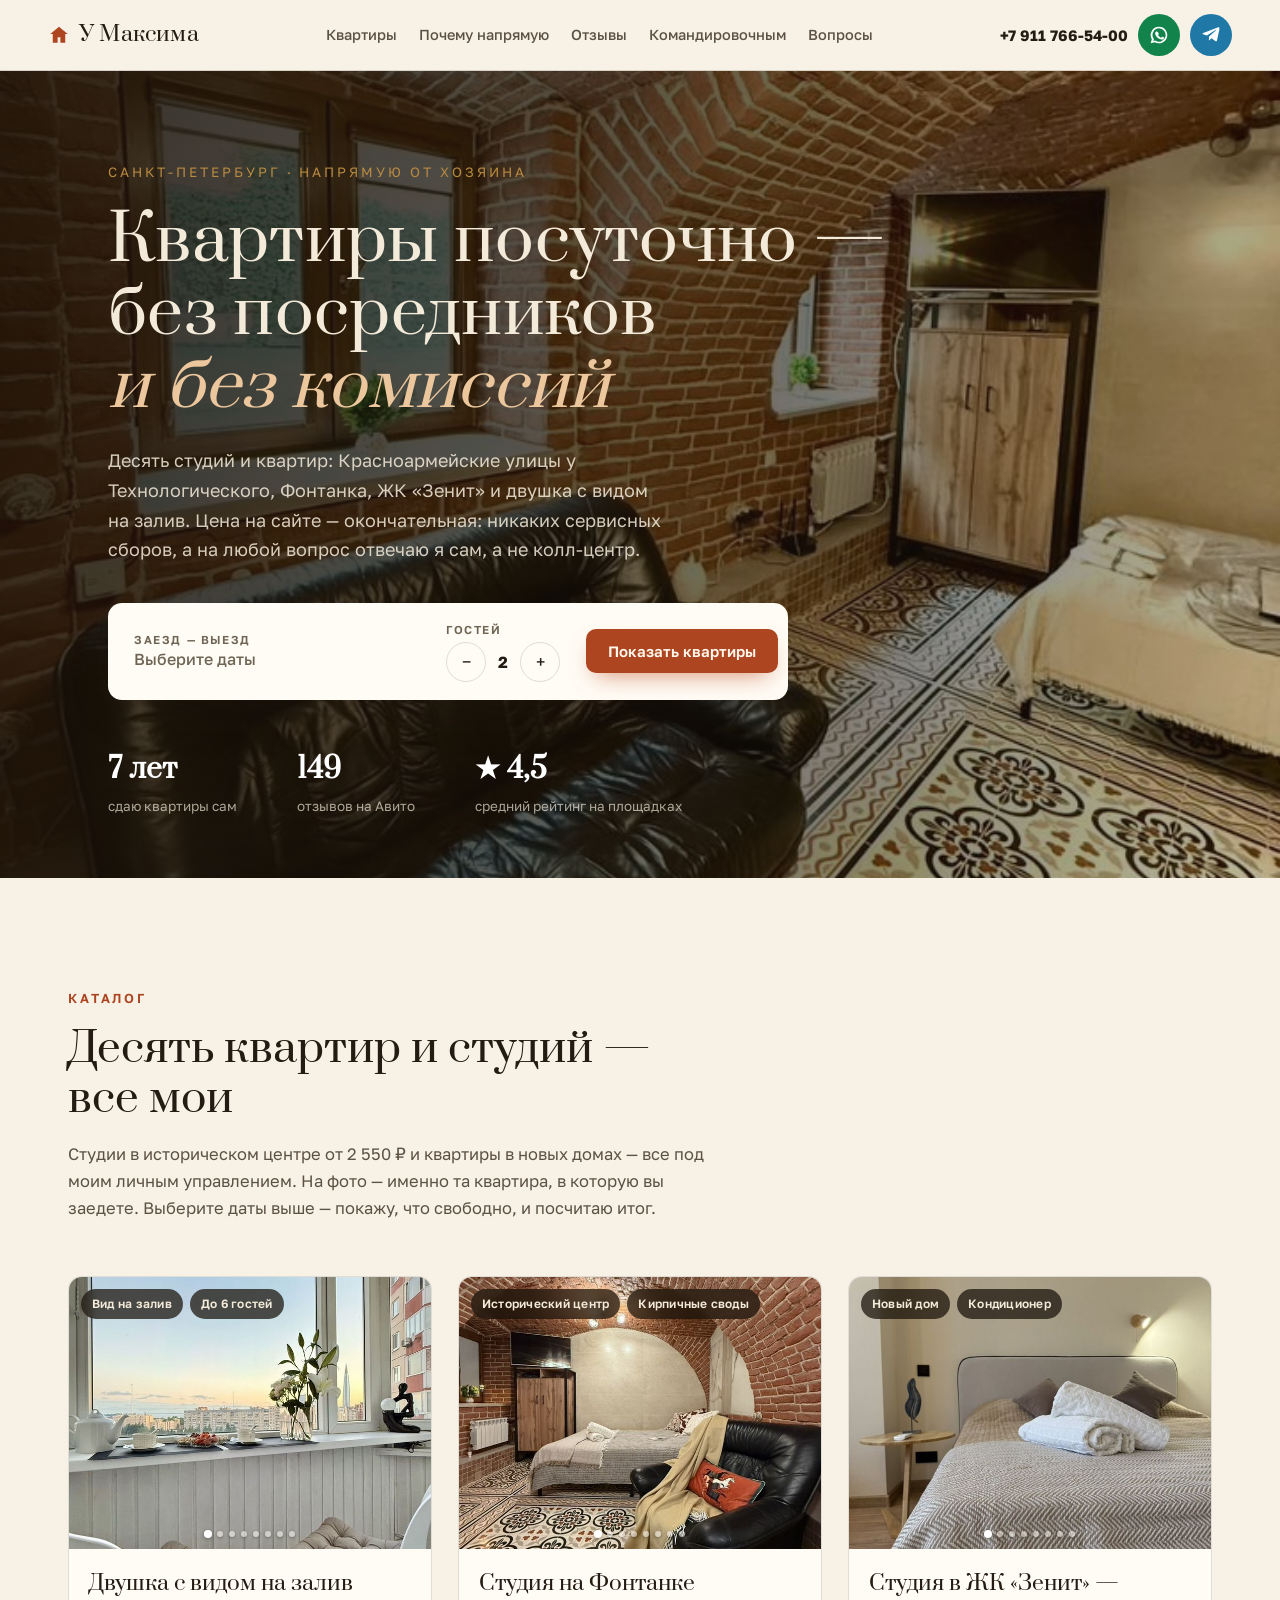
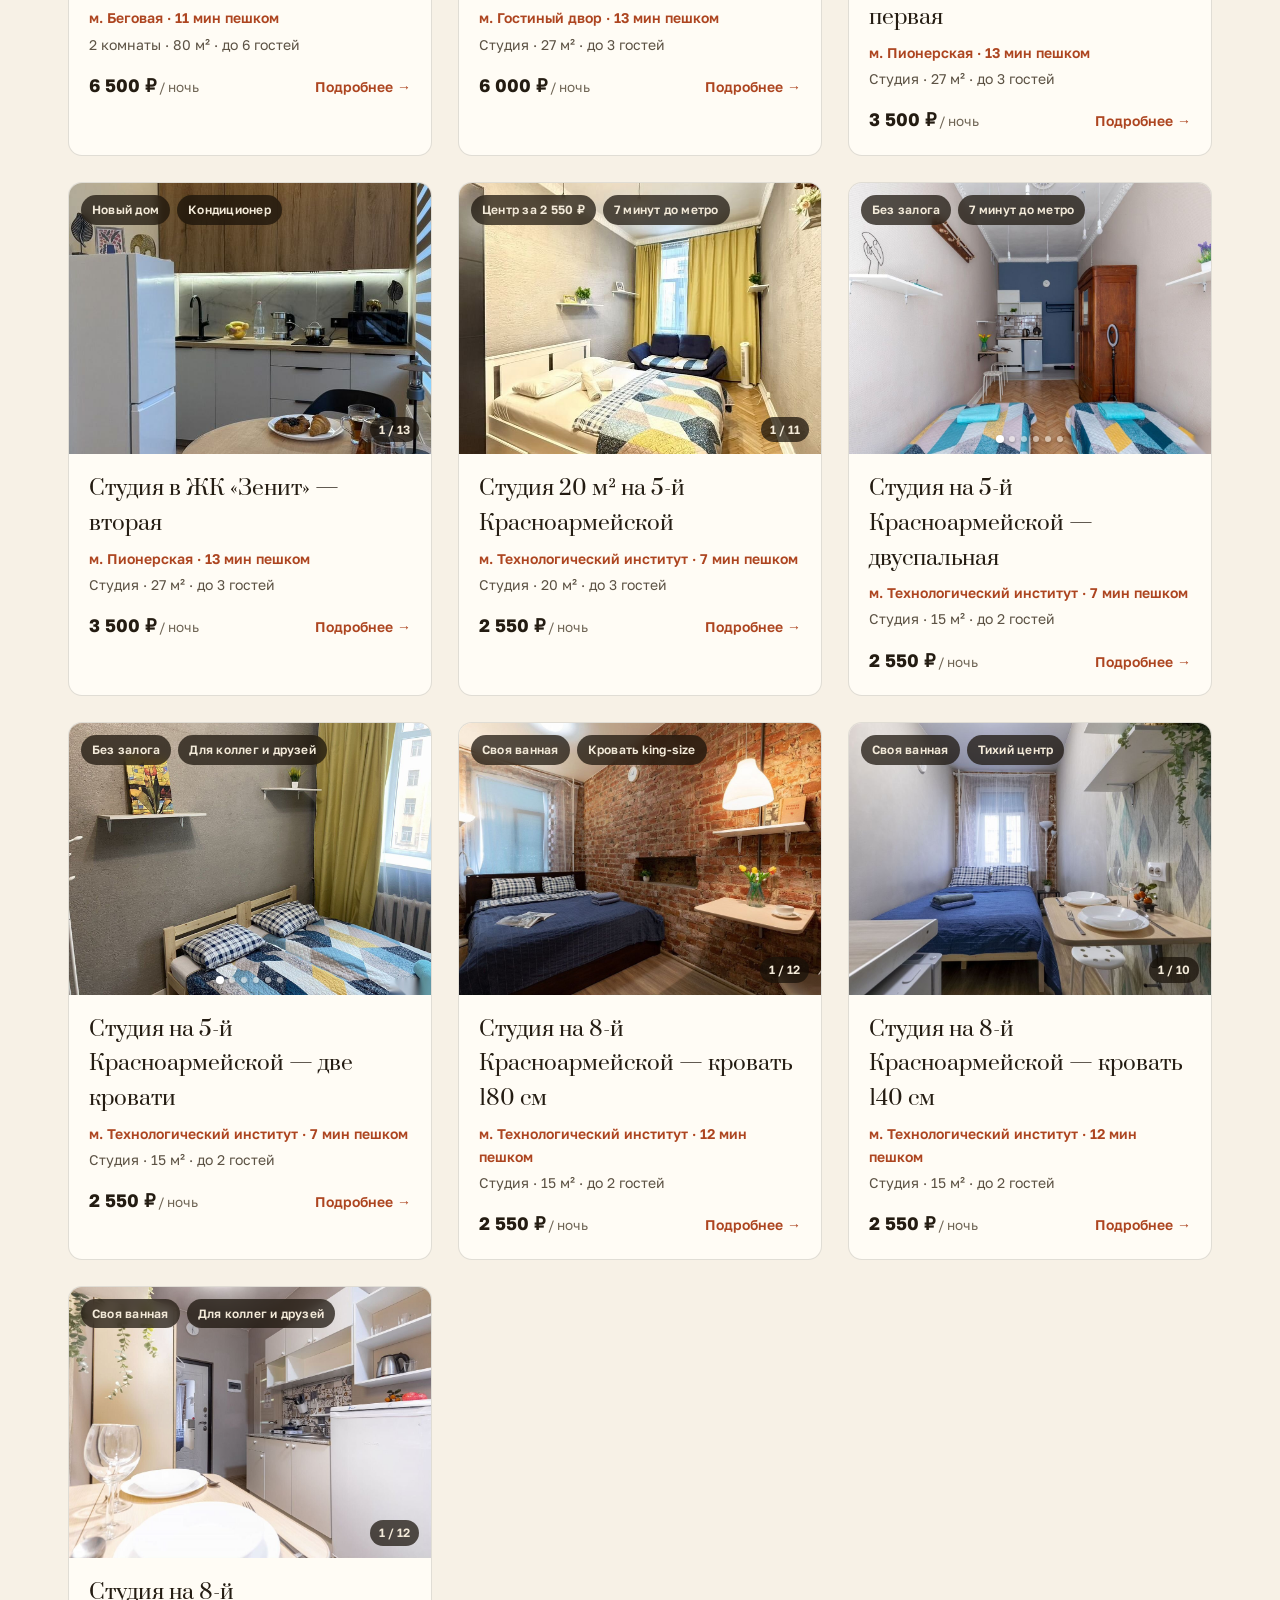
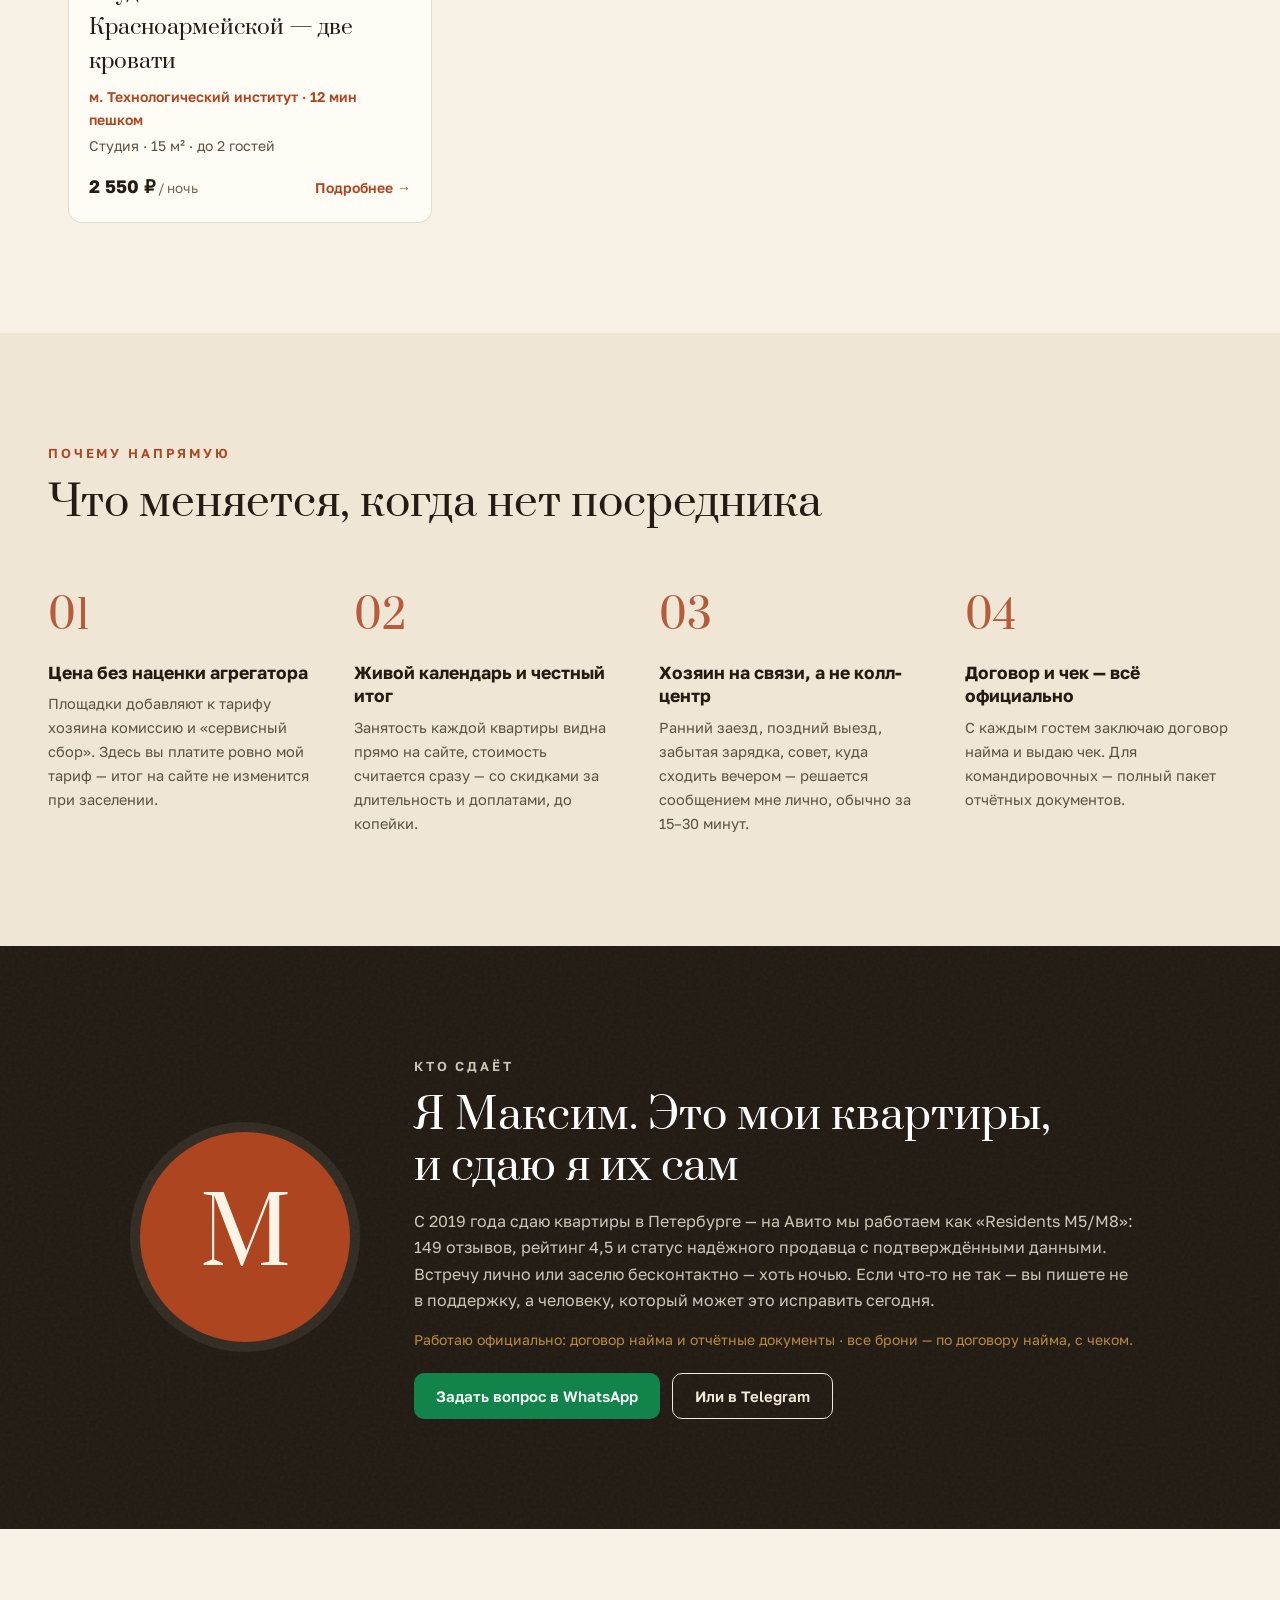
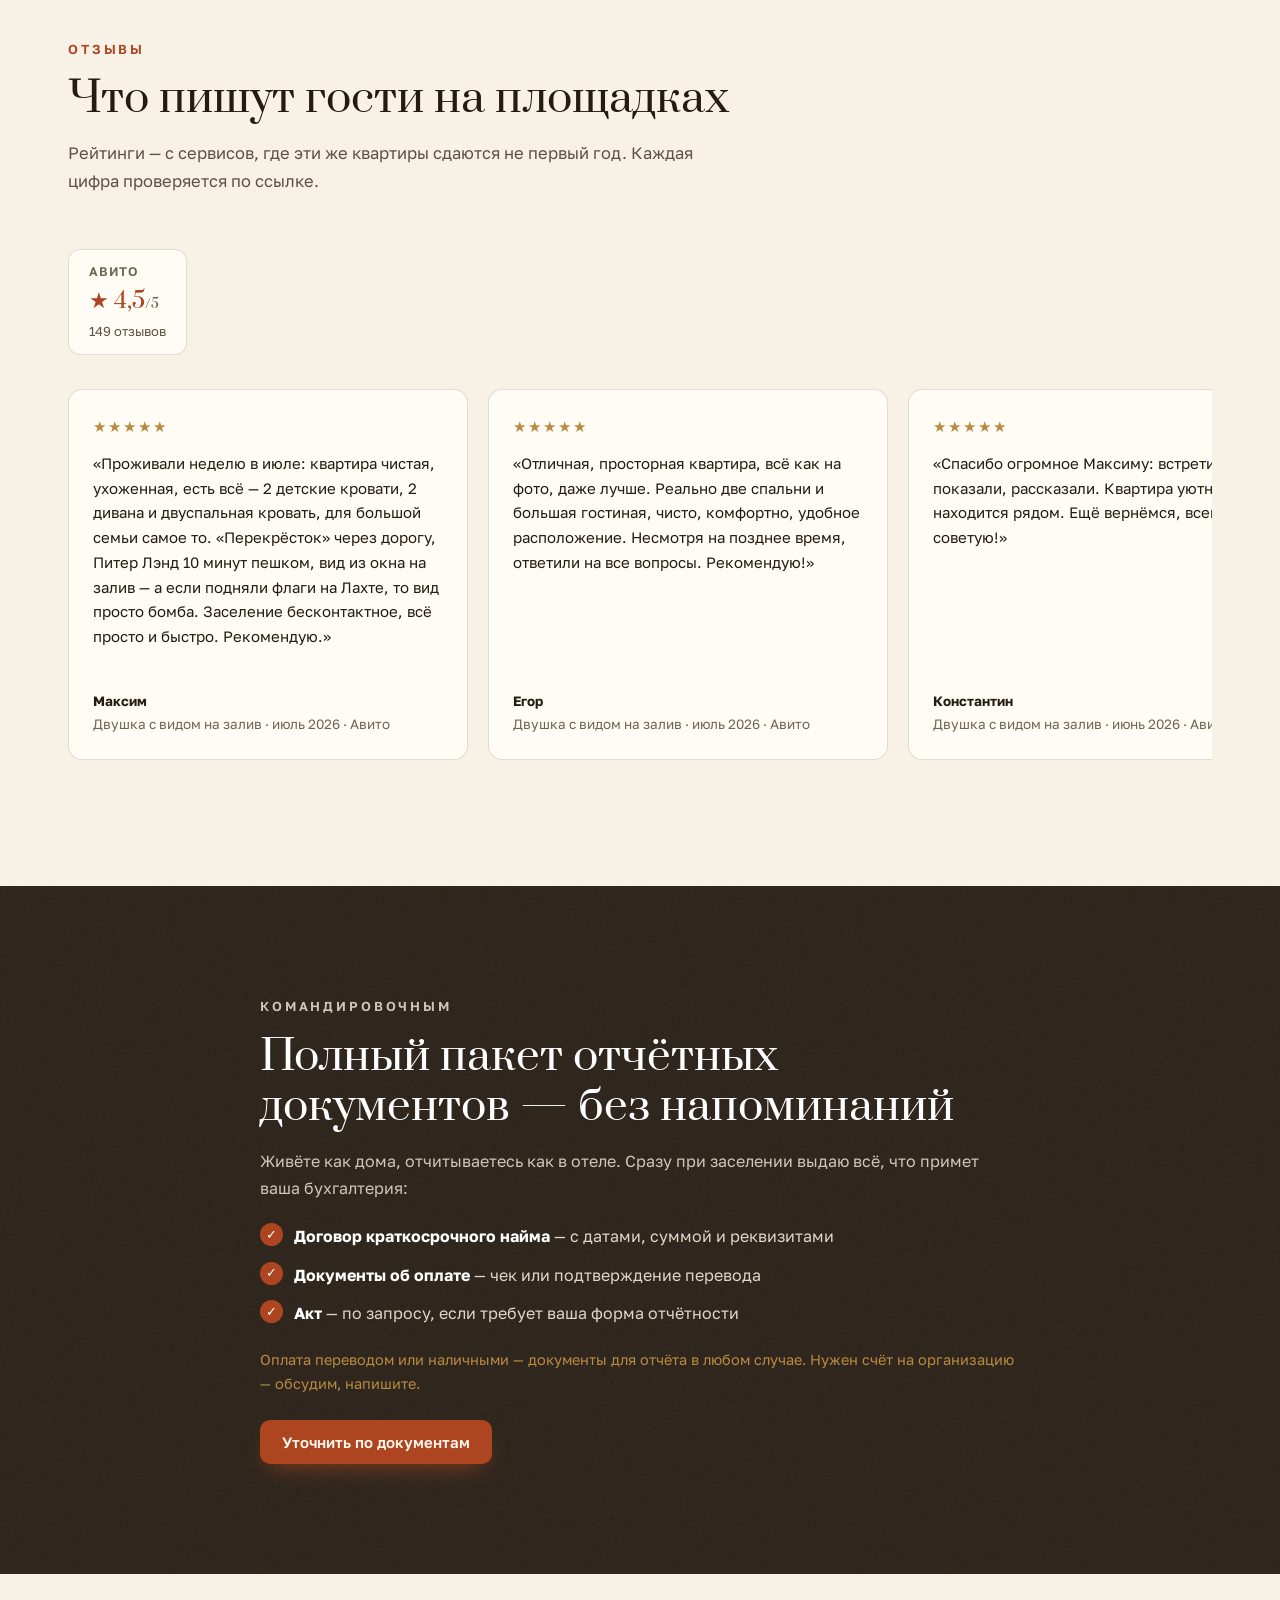
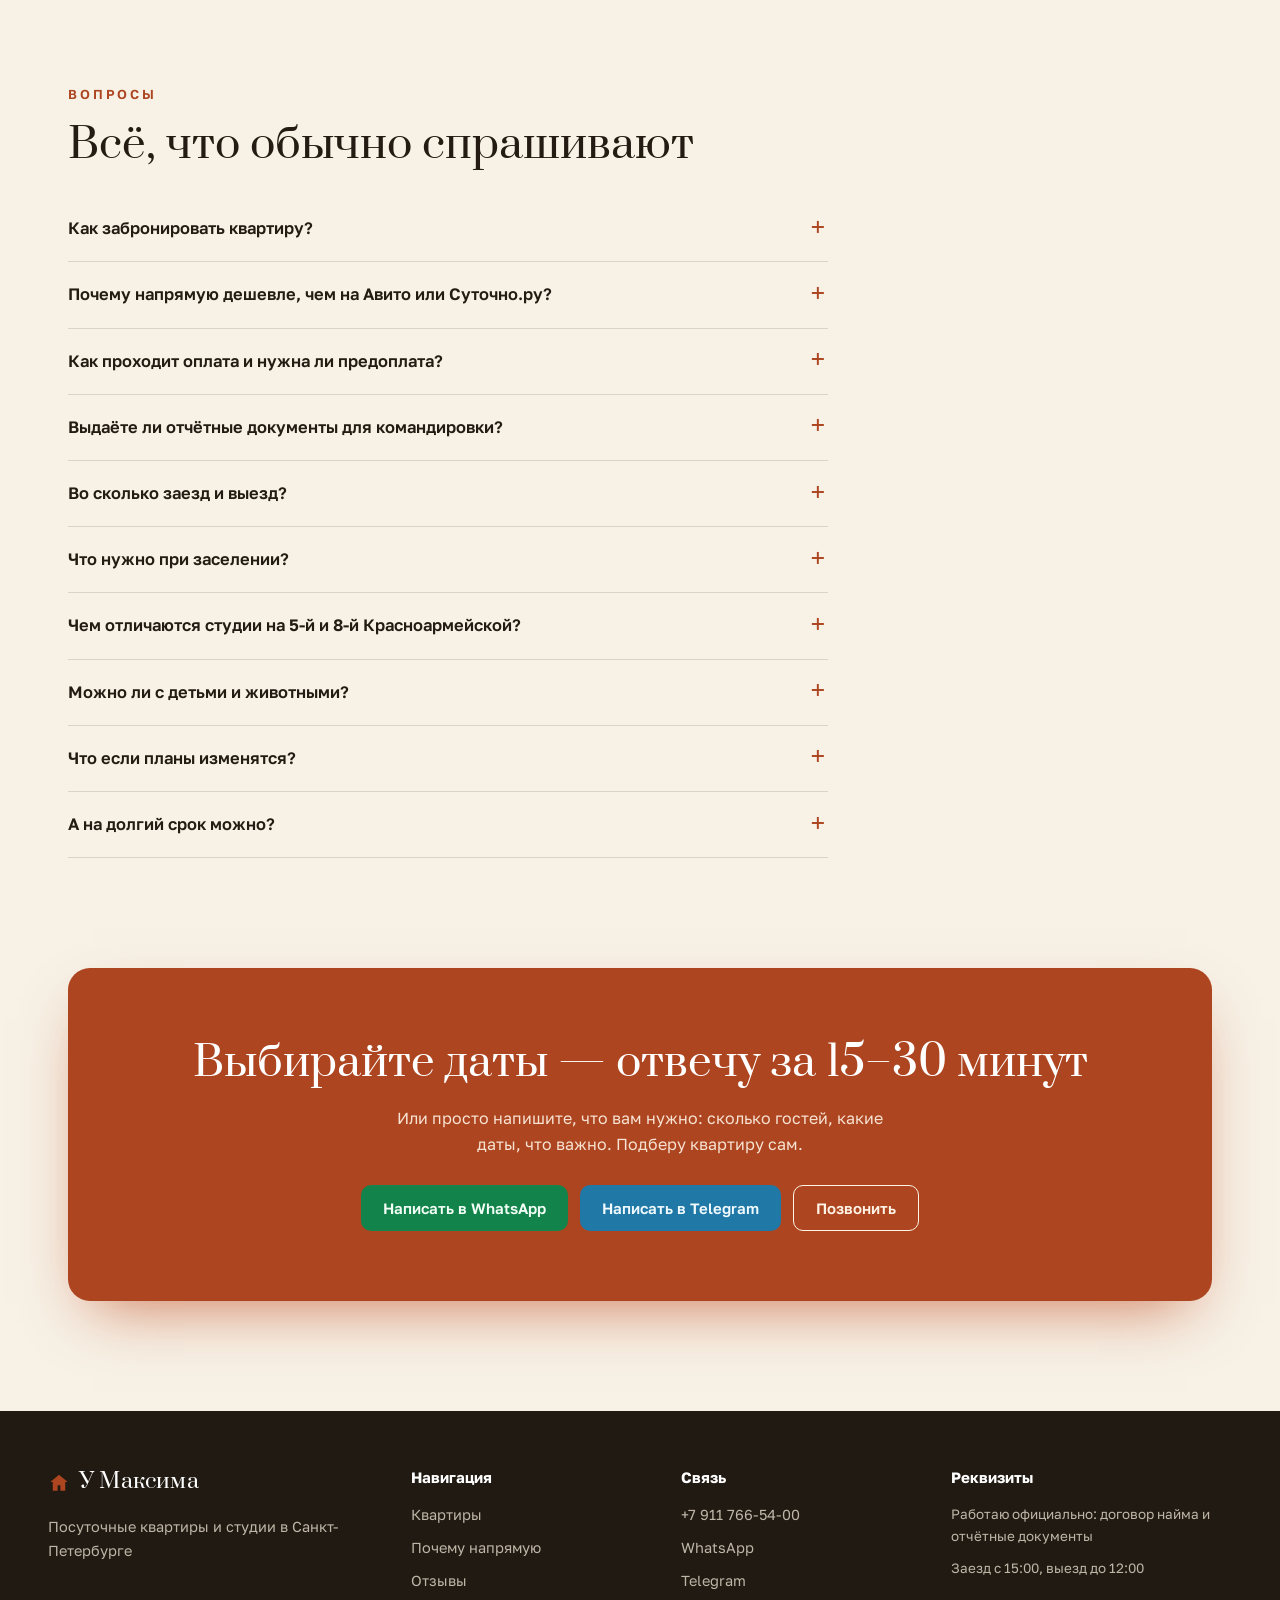
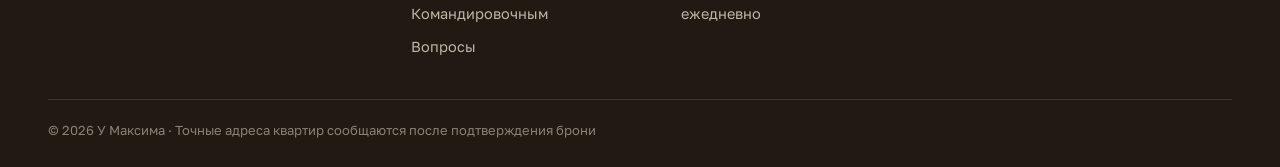
==== commit 41ed3ef7: "Карусель в каталоге, SMS-кнопка, метка дома на карте, буфер для Telegram - в карточках каталога фото" ====
--- a/site/index.html
+++ b/site/index.html
@@ -22,7 +22,8 @@
   <link rel="stylesheet" href="styles.css">
   <!-- Яндекс.Метрика: когда Максим заведёт счётчик, вставить сюда стандартный сниппет
        и прописать его номер в data.js → SITE.metrikaId. Цели уже размечены в коде:
-       booking_whatsapp, booking_telegram, booking_call, header_whatsapp, header_telegram, header_call -->
+       booking_whatsapp, booking_telegram, booking_sms, booking_call,
+       header_whatsapp, header_telegram, header_call -->
 </head>
 <body>
 
--- a/site/styles.css
+++ b/site/styles.css
@@ -105,6 +105,8 @@
 .btn-wa:hover { background: #0e6b3c; }
 .btn-tg { background: var(--tg); color: #f0faff; }
 .btn-tg:hover { background: #186289; }
+.btn-sms { background: var(--gold); color: #2a1e0c; }
+.btn-sms:hover { background: #a87a34; }
 .btn-ghost { background: transparent; border: 1.5px solid currentColor; }
 .btn-call { background: transparent; border: 1.5px solid var(--hairline); color: var(--ink-soft); }
 .btn-call:hover { border-color: var(--ink-soft); }
@@ -395,6 +397,51 @@
 .apt-card-photo { position: relative; aspect-ratio: 4 / 3; overflow: hidden; }
 .apt-card-photo img { width: 100%; height: 100%; object-fit: cover; transition: transform 0.5s ease; }
 .apt-card:hover .apt-card-photo img { transform: scale(1.045); }
+/* карусель в карточке каталога */
+.card-arrow {
+  position: absolute;
+  top: 50%;
+  transform: translateY(-50%);
+  width: 32px; height: 32px;
+  border-radius: 50%;
+  background: rgba(255, 252, 245, 0.9);
+  color: var(--ink);
+  font-size: 19px;
+  display: flex; align-items: center; justify-content: center;
+  box-shadow: 0 2px 10px rgba(36, 28, 18, 0.28);
+  opacity: 0;
+  transition: opacity 0.18s ease, background 0.15s ease;
+}
+.apt-card:hover .card-arrow,
+.apt-card:focus-within .card-arrow { opacity: 1; }
+.card-arrow:hover { background: #fff; }
+.card-prev { left: 10px; }
+.card-next { right: 10px; }
+@media (hover: none) { .card-arrow { opacity: 0.92; } }  /* на телефоне наведения нет */
+.card-dots {
+  position: absolute;
+  bottom: 12px; left: 50%;
+  transform: translateX(-50%);
+  display: flex; gap: 6px;
+}
+.card-dots i {
+  width: 6px; height: 6px;
+  border-radius: 50%;
+  background: rgba(255, 252, 245, 0.55);
+  box-shadow: 0 1px 3px rgba(24, 17, 9, 0.35);
+  transition: background 0.15s ease, transform 0.15s ease;
+}
+.card-dots i.is-current { background: #fff; transform: scale(1.35); }
+.card-count {
+  position: absolute;
+  bottom: 12px; right: 12px;
+  background: rgba(24, 17, 9, 0.72);
+  color: var(--cream-on-dark);
+  font-size: 12px;
+  font-weight: 600;
+  padding: 3px 9px;
+  border-radius: 999px;
+}
 .apt-card-badges { position: absolute; top: 12px; left: 12px; display: flex; gap: 7px; flex-wrap: wrap; }
 .badge {
   background: rgba(24, 17, 9, 0.72);
@@ -893,7 +940,8 @@
 .calc-total { font-size: 17px; font-weight: 700; color: var(--ink); border-top: 1px dashed var(--hairline); padding-top: 10px; margin-top: 10px; }
 .calc-note { font-size: 12.5px; color: var(--ink-faint); margin-top: 8px; }
 .calc-hint { font-size: 14px; color: var(--ink-soft); border-top: 1px solid var(--hairline); padding-top: 14px; }
-.booking-actions { display: flex; flex-direction: column; gap: 9px; margin-top: 16px; }
+.booking-hint { font-size: 13.5px; color: var(--ink-soft); margin-top: 14px; }
+.booking-actions { display: flex; flex-direction: column; gap: 9px; margin-top: 12px; }
 
 /* другие квартиры */
 .apt-others { margin-top: 56px; }
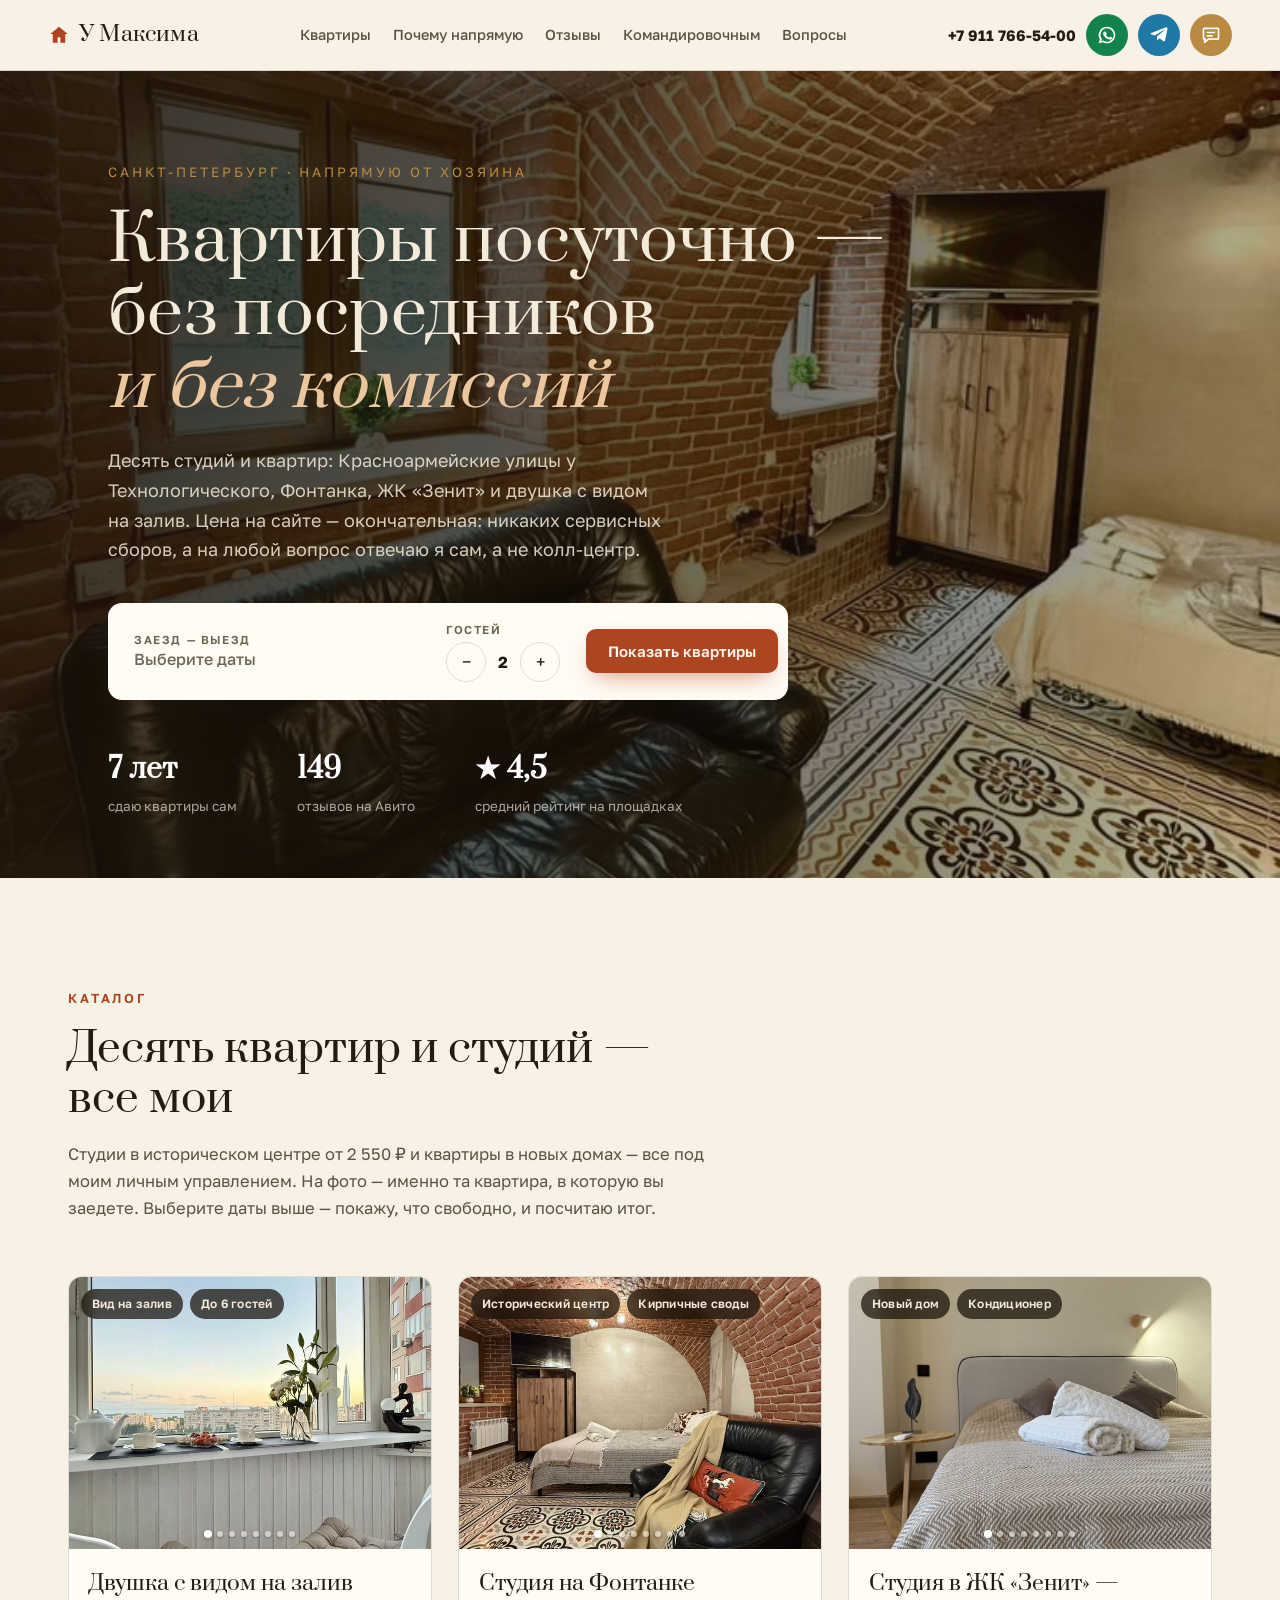
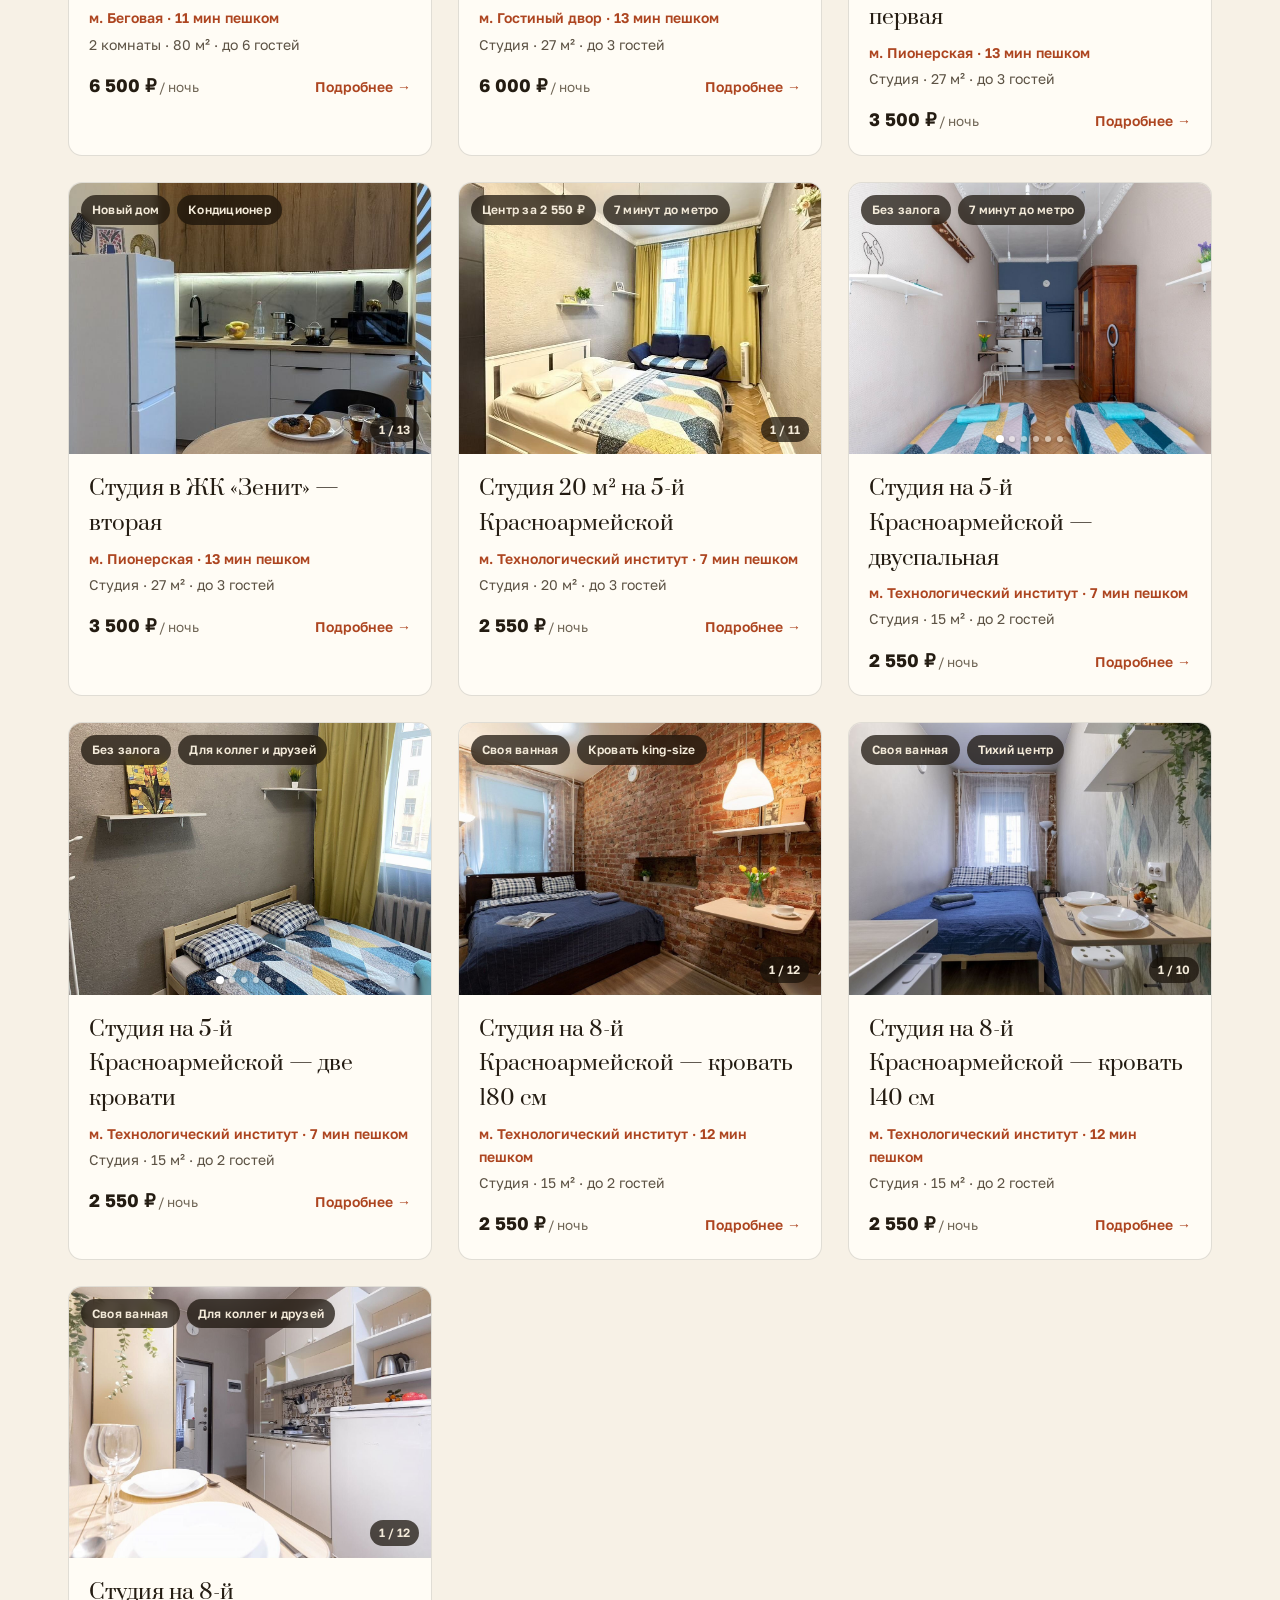
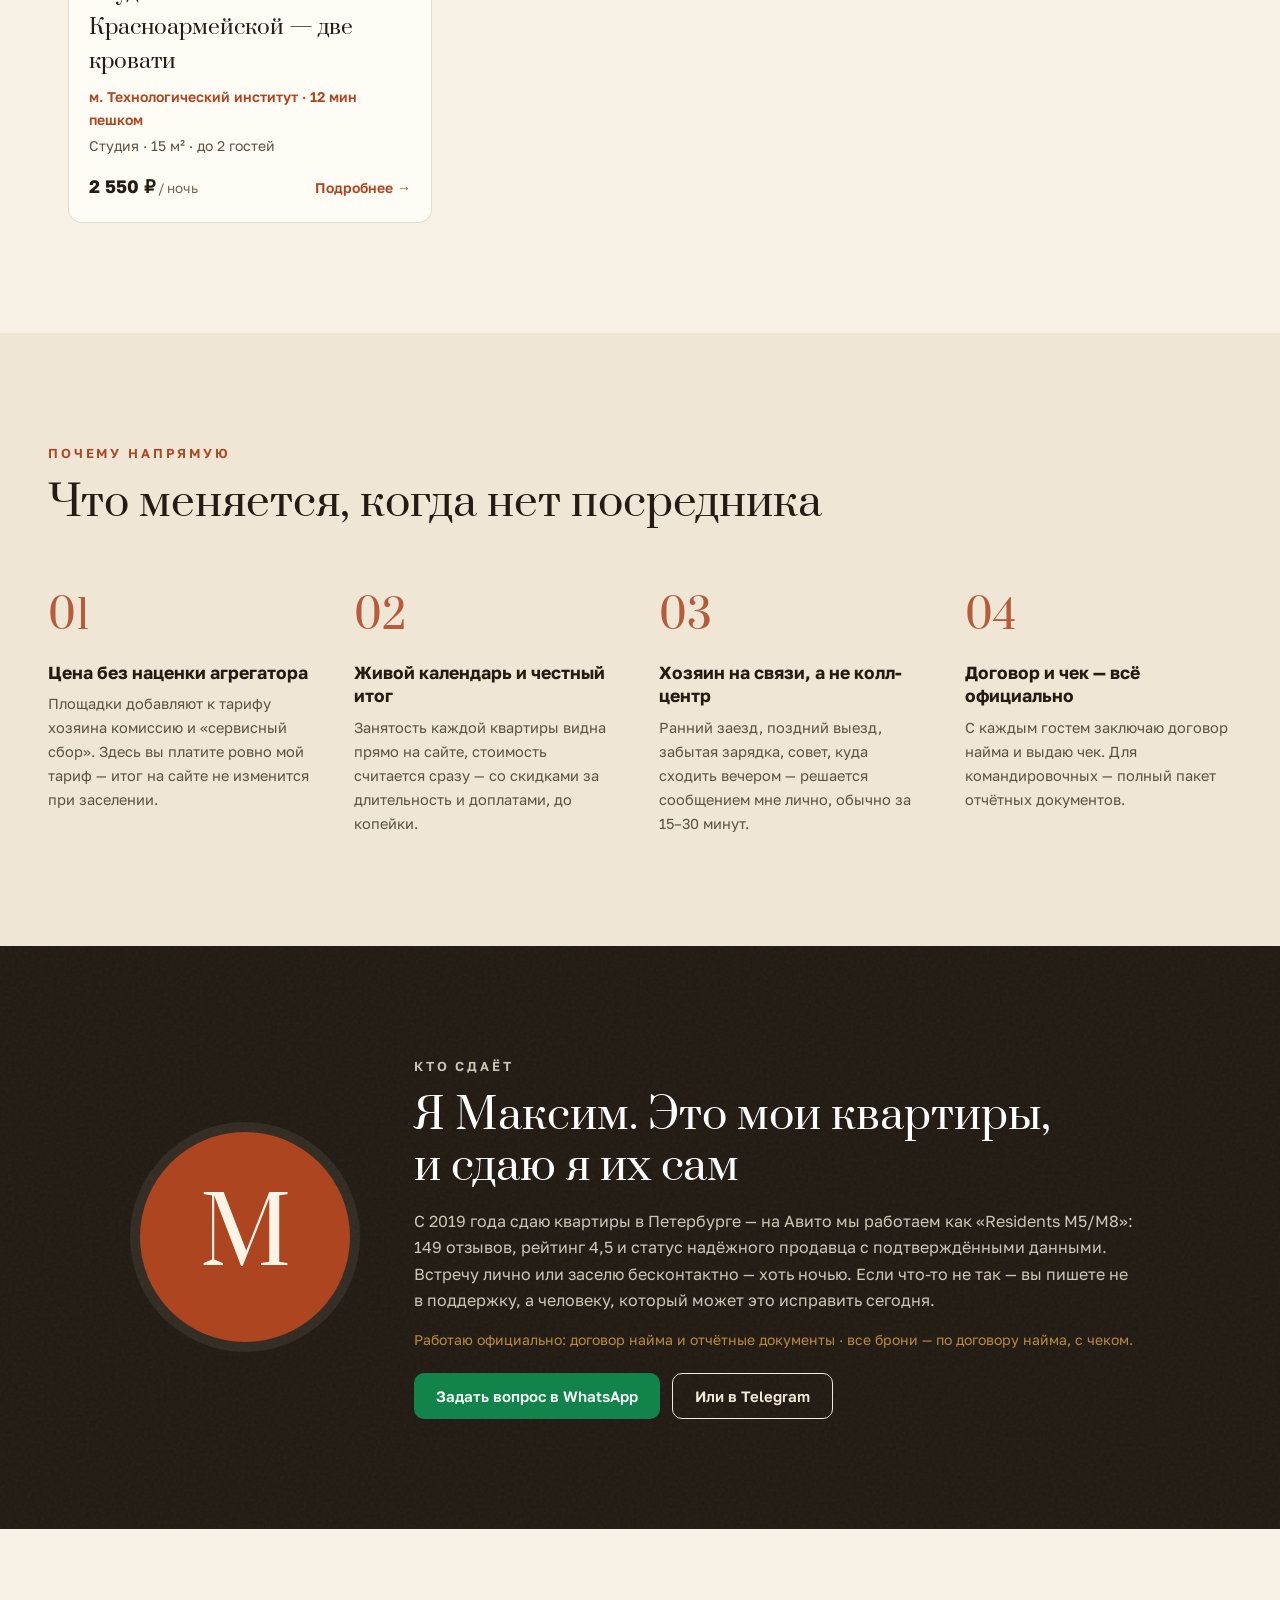
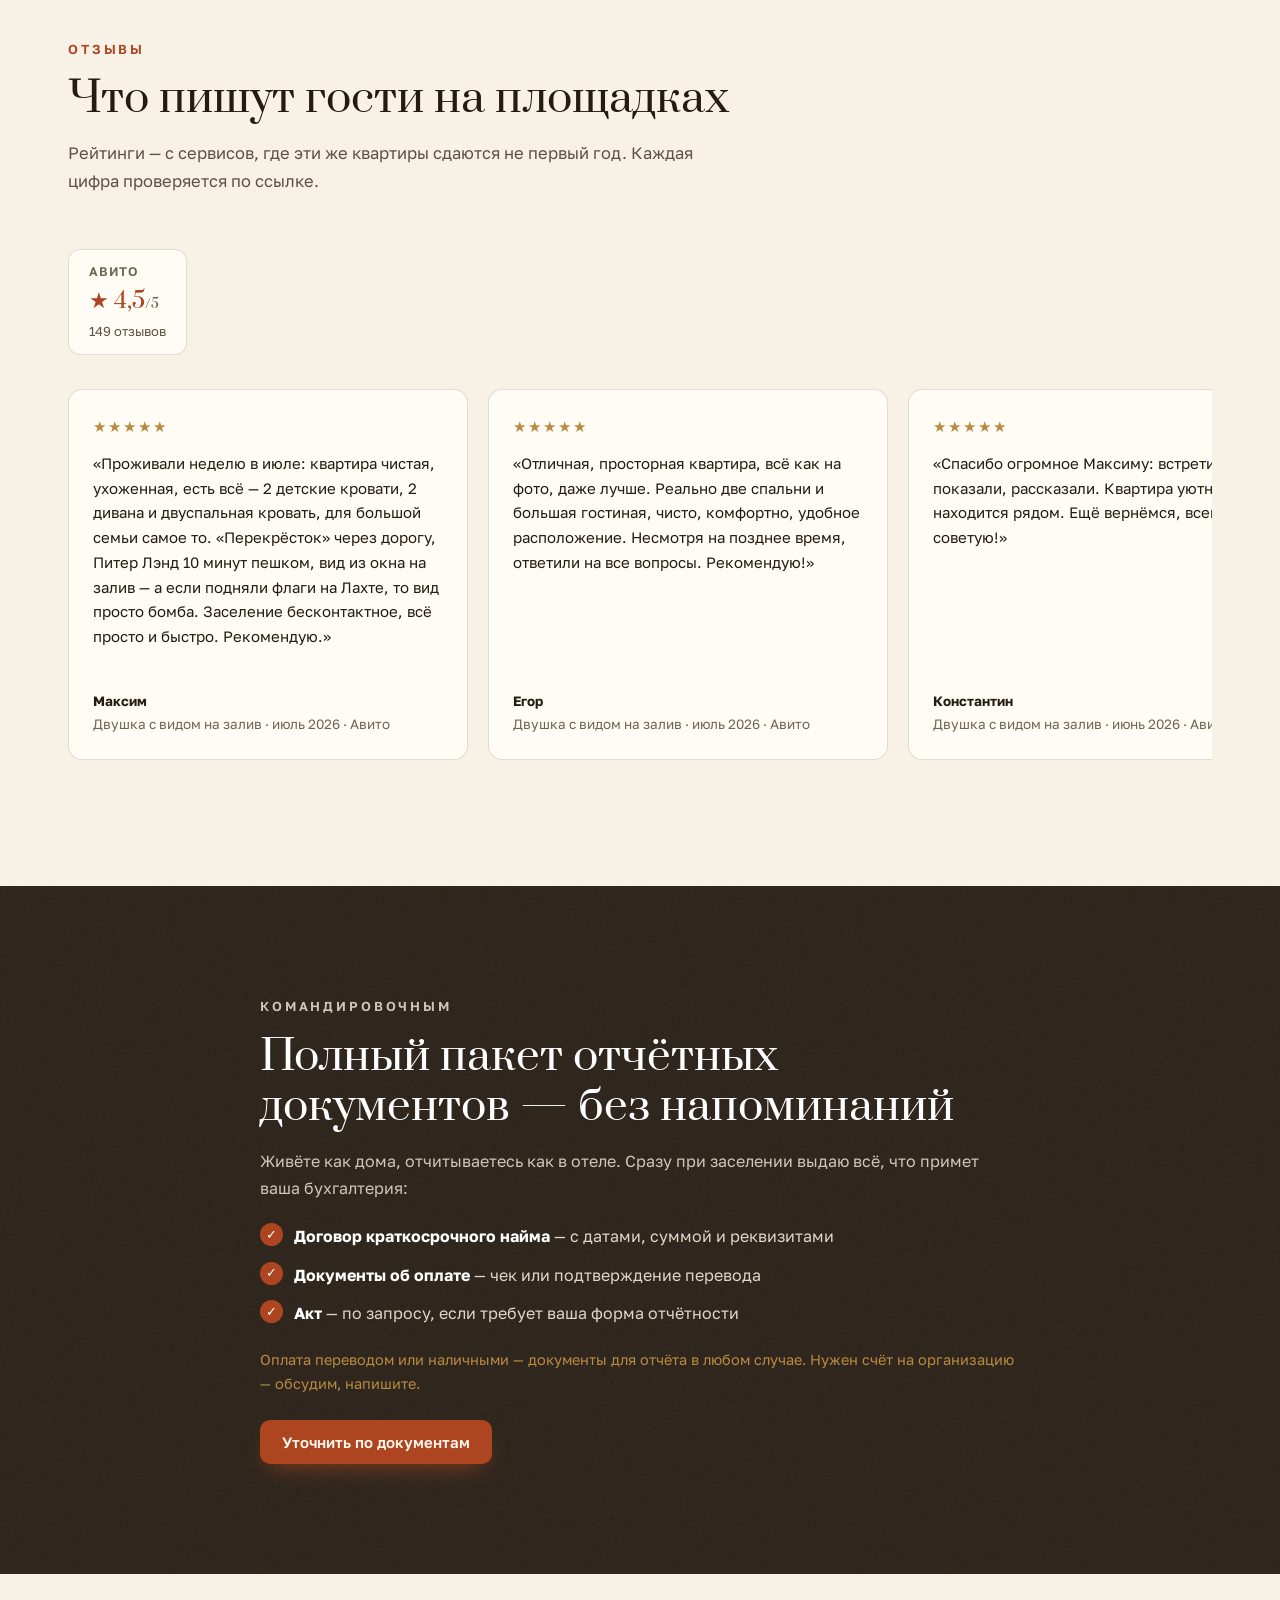
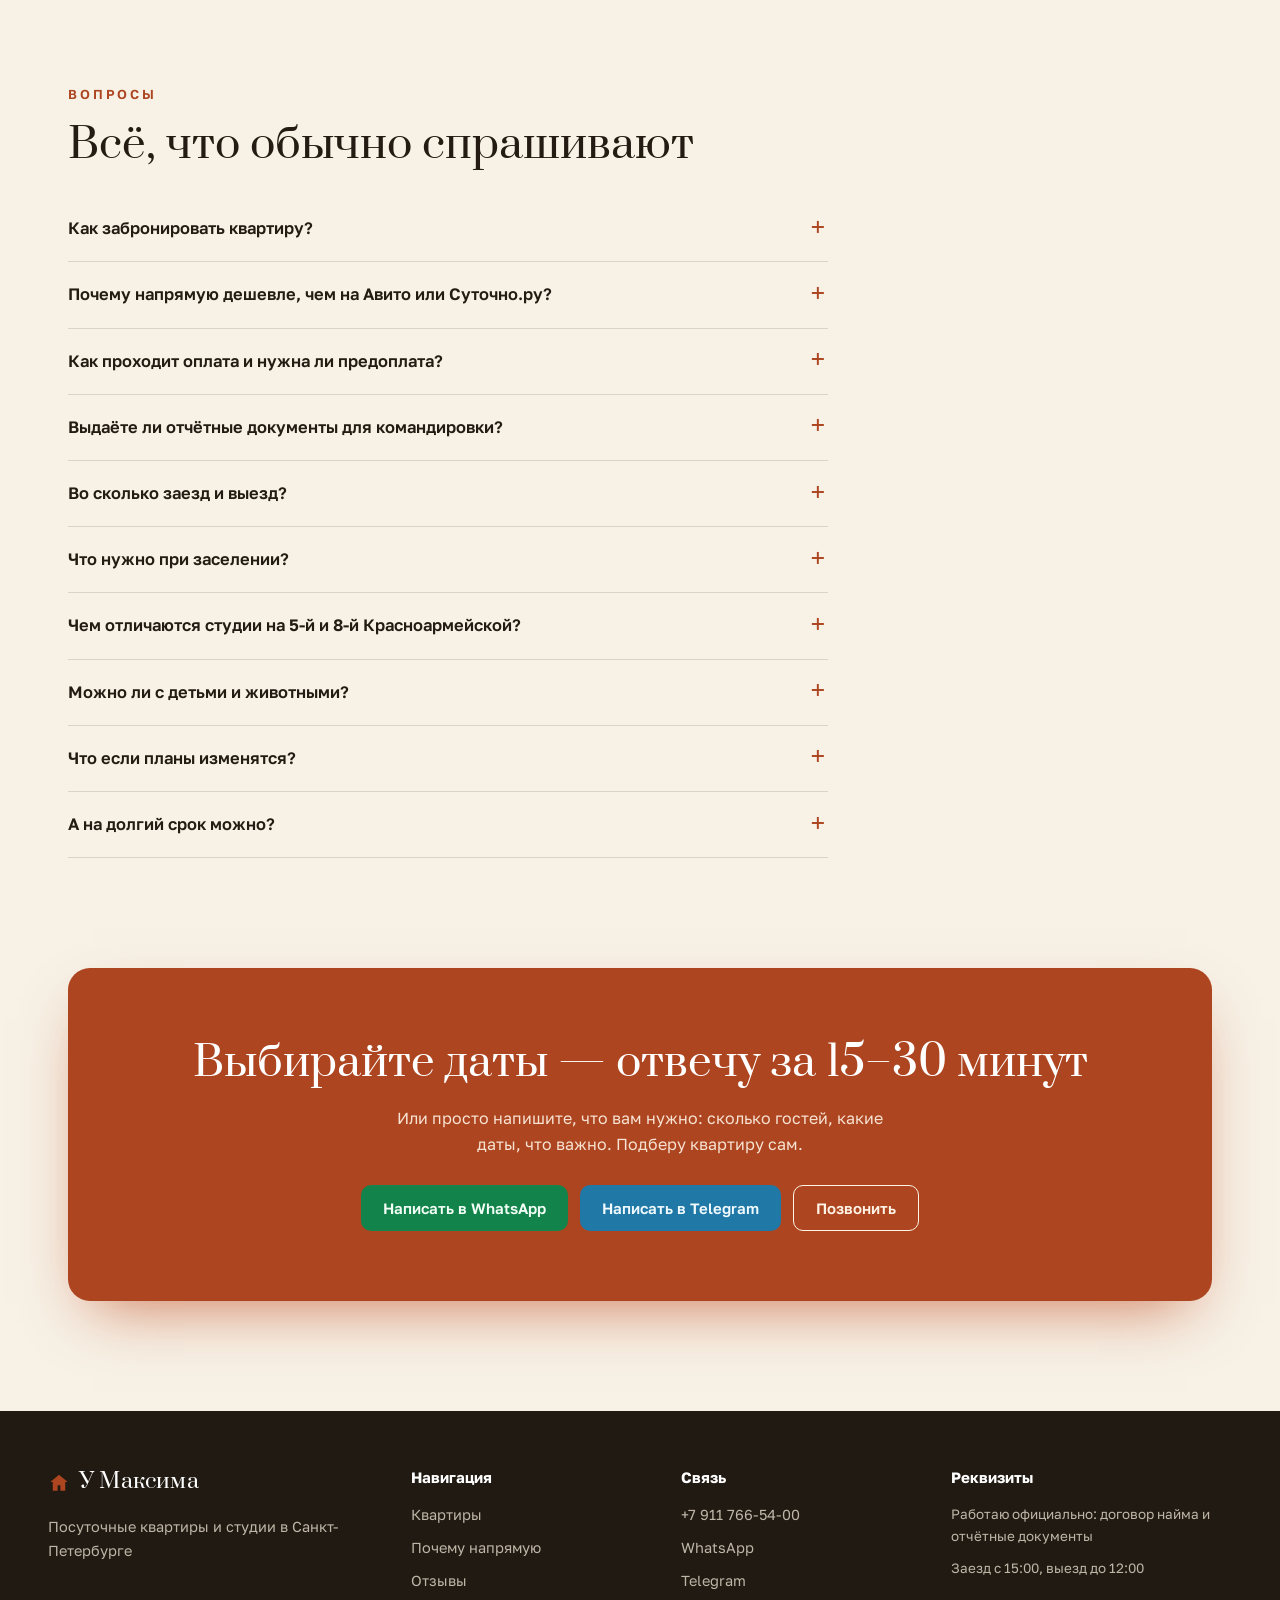
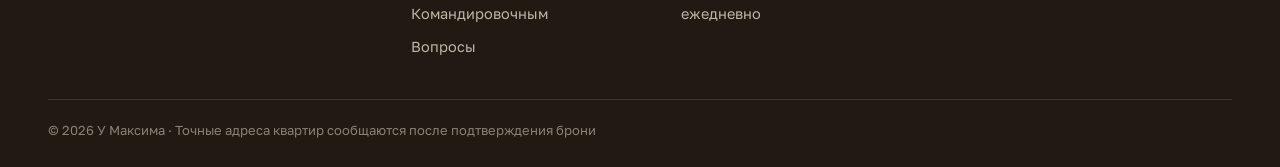
==== commit a7354f00: "Иконка «Отправить SMS» в шапке рядом с WhatsApp и Telegram - ссылка sms:номер с готовым текстом вопр" ====
--- a/site/index.html
+++ b/site/index.html
@@ -23,7 +23,7 @@
   <!-- Яндекс.Метрика: когда Максим заведёт счётчик, вставить сюда стандартный сниппет
        и прописать его номер в data.js → SITE.metrikaId. Цели уже размечены в коде:
        booking_whatsapp, booking_telegram, booking_sms, booking_call,
-       header_whatsapp, header_telegram, header_call -->
+       header_whatsapp, header_telegram, header_sms, header_call -->
 </head>
 <body>
 
@@ -61,6 +61,9 @@
       <a class="icon-btn icon-tg" data-href-tg data-track="header_telegram" href="#" target="_blank" rel="noopener" aria-label="Написать в Telegram">
         <svg viewBox="0 0 24 24"><path d="M21.9 4.1c.3-1.1-.4-1.6-1.2-1.3L2.7 9.7c-1.1.4-1.1 1.1-.2 1.4l4.6 1.4 10.7-6.7c.5-.3 1-.2.6.2l-8.7 7.8-.3 4.8c.5 0 .7-.2 1-.5l2.3-2.2 4.8 3.5c.9.5 1.5.2 1.7-.8l3.1-14.5z"/></svg>
       </a>
+      <a class="icon-btn icon-sms" data-href-sms data-track="header_sms" href="#" aria-label="Отправить SMS">
+        <svg viewBox="0 0 24 24"><path d="M4 3h16a2 2 0 0 1 2 2v11a2 2 0 0 1-2 2H9.4L4.8 21.5A1 1 0 0 1 3.2 20.7L3.9 18H4a2 2 0 0 1-2-2V5a2 2 0 0 1 2-2zm0 2v11h1.1a1 1 0 0 1 1 1.2l-.2 1 2.3-1.9c.2-.2.4-.3.7-.3H20V5H4zm3 3h10v2H7V8zm0 4h7v2H7v-2z"/></svg>
+      </a>
     </div>
   </header>
 
--- a/site/styles.css
+++ b/site/styles.css
@@ -221,6 +221,9 @@
 .icon-btn:hover { transform: translateY(-2px) scale(1.05); }
 .icon-wa { background: var(--wa); }
 .icon-tg { background: var(--tg); }
+.icon-sms { background: var(--gold); }
+/* кнопки в шапке не должны сжиматься — иначе на узком экране в бургер не попасть */
+.burger, .icon-btn, .wordmark-icon { flex-shrink: 0; }
 
 /* ---------- Hero ---------- */
 .hero { position: relative; min-height: 88vh; display: flex; align-items: center; }
@@ -397,6 +400,11 @@
 .apt-card-photo { position: relative; aspect-ratio: 4 / 3; overflow: hidden; }
 .apt-card-photo img { width: 100%; height: 100%; object-fit: cover; transition: transform 0.5s ease; }
 .apt-card:hover .apt-card-photo img { transform: scale(1.045); }
+/* лента карусели: кадры стоят слева/по центру/справа, при свайпе едет вся лента */
+.card-track { position: absolute; inset: 0; touch-action: pan-y; }
+.card-slide { position: absolute; top: 0; left: 0; }
+.card-slide[data-slide="-1"] { left: -100%; }
+.card-slide[data-slide="1"] { left: 100%; }
 /* карусель в карточке каталога */
 .card-arrow {
   position: absolute;
@@ -755,6 +763,10 @@
   background: #191410;
 }
 .gallery-main img { width: 100%; height: 100%; object-fit: contain; cursor: zoom-in; }
+.gallery-track { position: absolute; inset: 0; touch-action: pan-y; }
+.gallery-slide { position: absolute; top: 0; left: 0; }
+.gallery-slide[data-slide="-1"] { left: -100%; }
+.gallery-slide[data-slide="1"] { left: 100%; }
 .gallery-arrow {
   position: absolute;
   top: 50%;
@@ -822,13 +834,24 @@
 }
 .lightbox.is-open { display: flex; }
 @keyframes lb-in { from { opacity: 0; } to { opacity: 1; } }
-.lightbox-img {
-  max-width: 100%;
-  max-height: 100%;
+.lightbox-stage {
+  position: relative;
+  width: 100%;
+  height: 100%;
+  overflow: hidden;
+}
+.lightbox-track { position: absolute; inset: 0; touch-action: pan-y; }
+.lightbox-slide {
+  position: absolute;
+  top: 0; left: 0;
+  width: 100%;
+  height: 100%;
   object-fit: contain;
   border-radius: 8px;
   cursor: zoom-out;
 }
+.lightbox-slide[data-slide="-1"] { left: -100%; }
+.lightbox-slide[data-slide="1"] { left: 100%; }
 .lightbox-close {
   position: absolute;
   top: 18px; right: 20px;
@@ -1011,6 +1034,10 @@
 @media (max-width: 720px) {
   .header { gap: 12px; }
   .nav { display: none; }
+  /* три иконки связи + бургер: на узких телефонах ужимаем, иначе шапка не влезает */
+  .header-contacts { gap: 7px; }
+  .icon-btn { width: 38px; height: 38px; }
+  .burger { width: 40px; height: 40px; padding: 9px; }
   .burger { display: inline-flex; }
   .mobile-menu { display: flex; }
   .hero { min-height: auto; }
@@ -1042,3 +1069,14 @@
   body.is-apt-page .footer { padding-bottom: 100px; }
   .apt-page { padding-bottom: 130px; }
 }
+
+/* узкие телефоны: в шапке четыре элемента — логотип, бургер и три иконки связи */
+@media (max-width: 380px) {
+  .header { gap: 8px; padding-left: 12px; padding-right: 12px; }
+  .header-contacts { gap: 4px; }
+  .icon-btn { width: 32px; height: 32px; }
+  .icon-btn svg { width: 16px; height: 16px; }
+  .burger { width: 34px; height: 34px; padding: 8px; }
+  .wordmark { font-size: 17px; gap: 6px; }
+  .wordmark-icon { width: 18px; height: 18px; }
+}
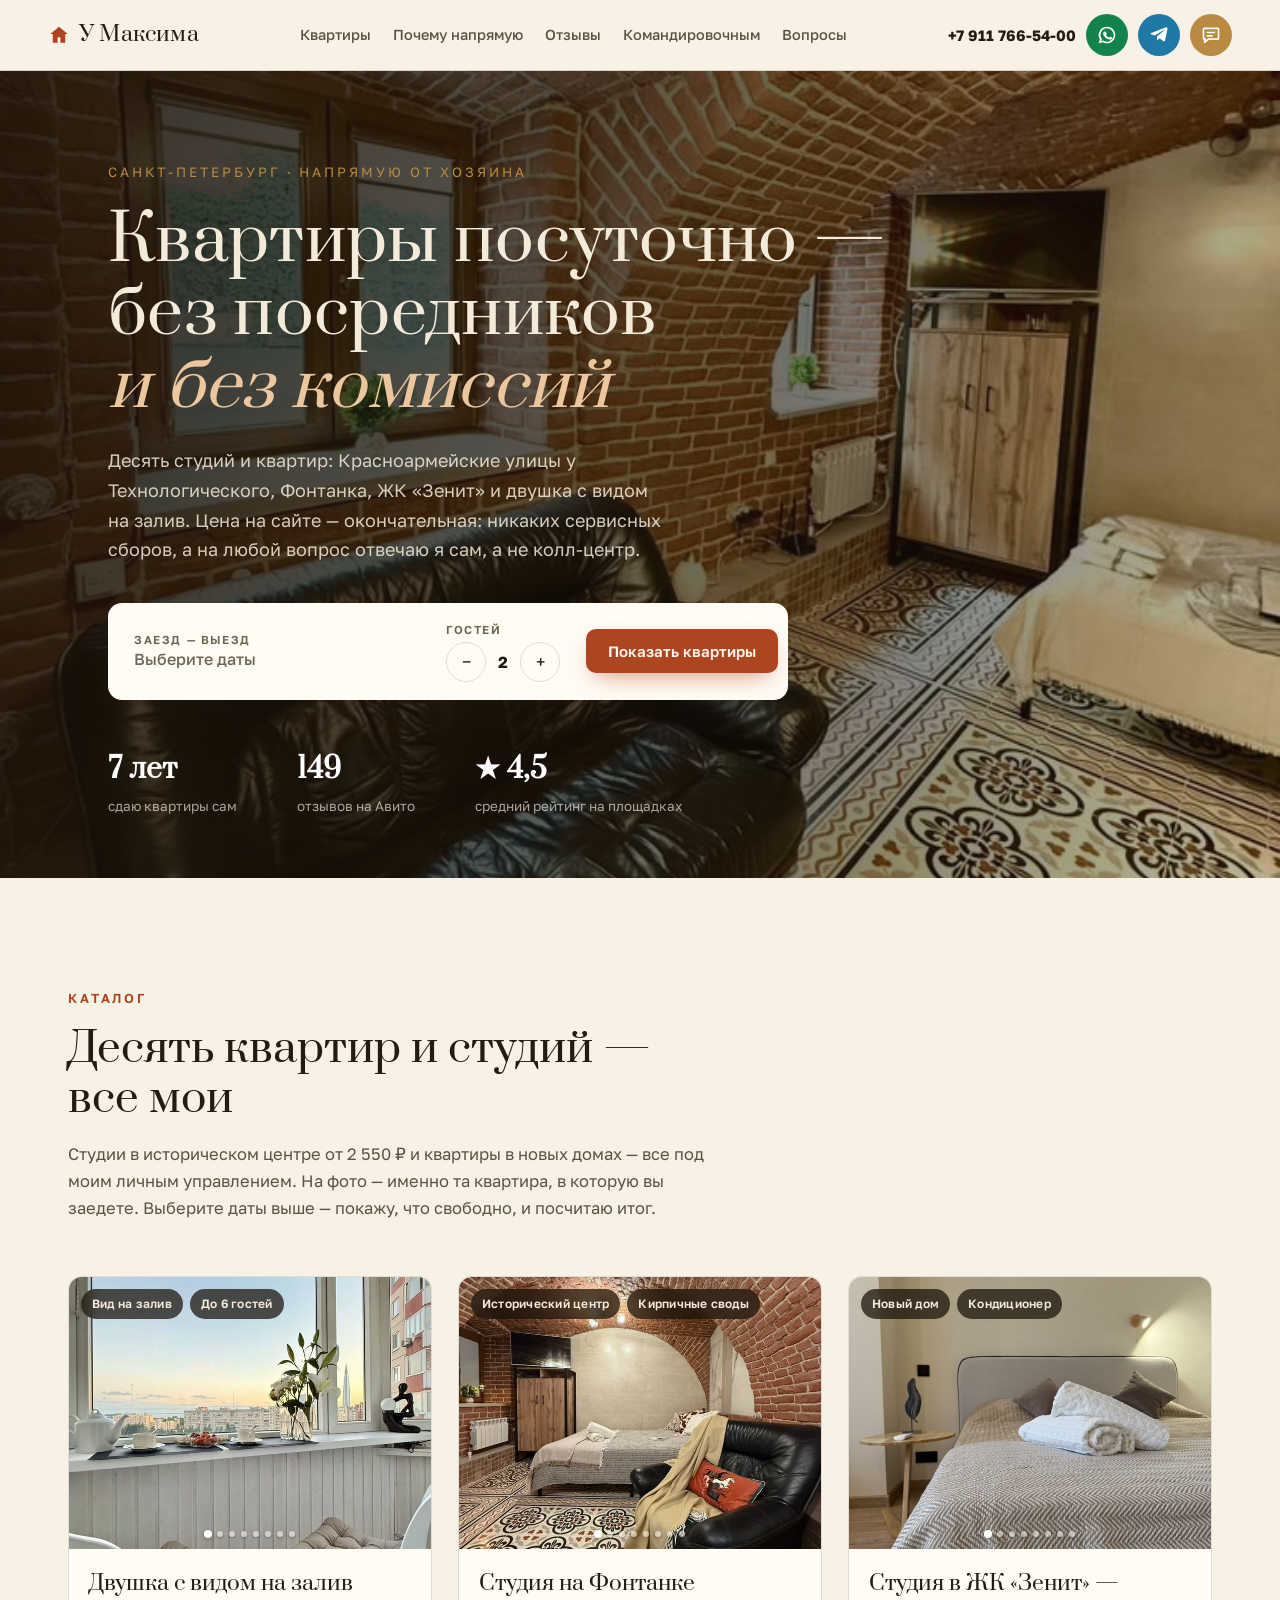
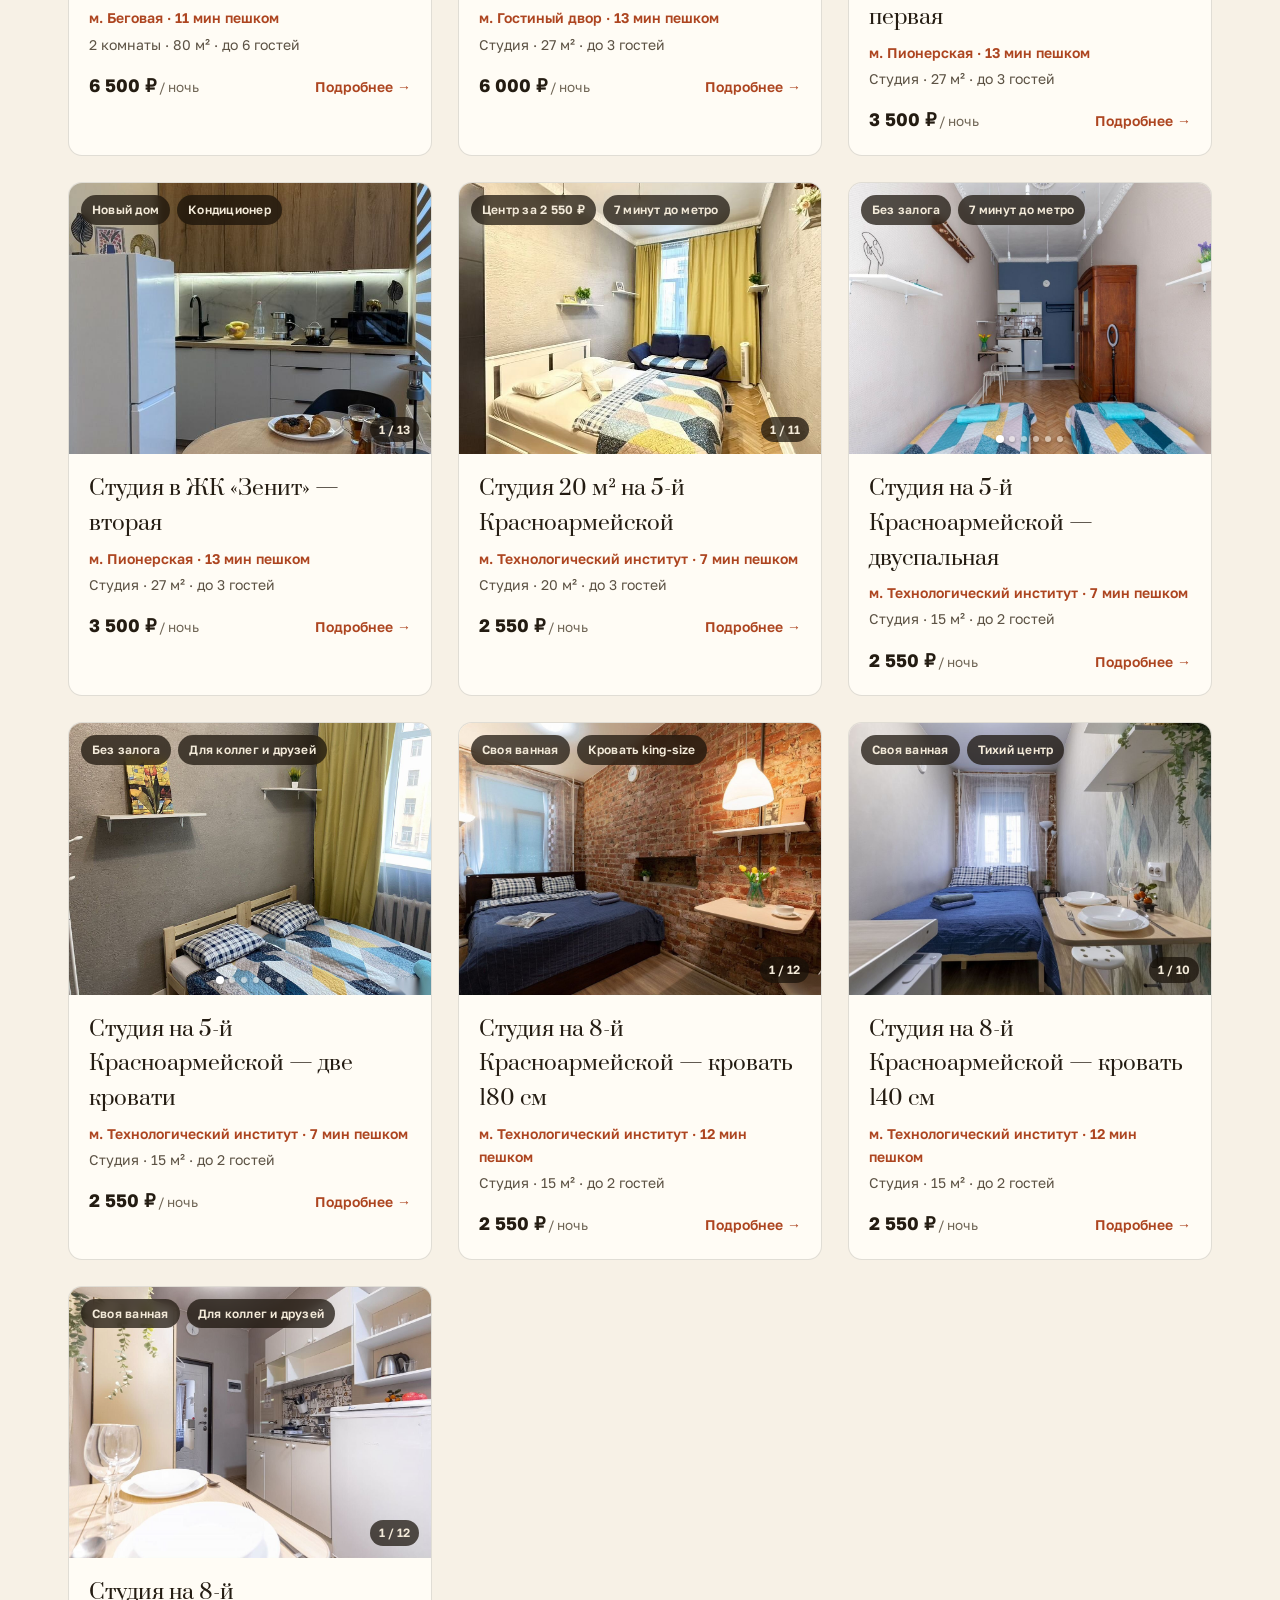
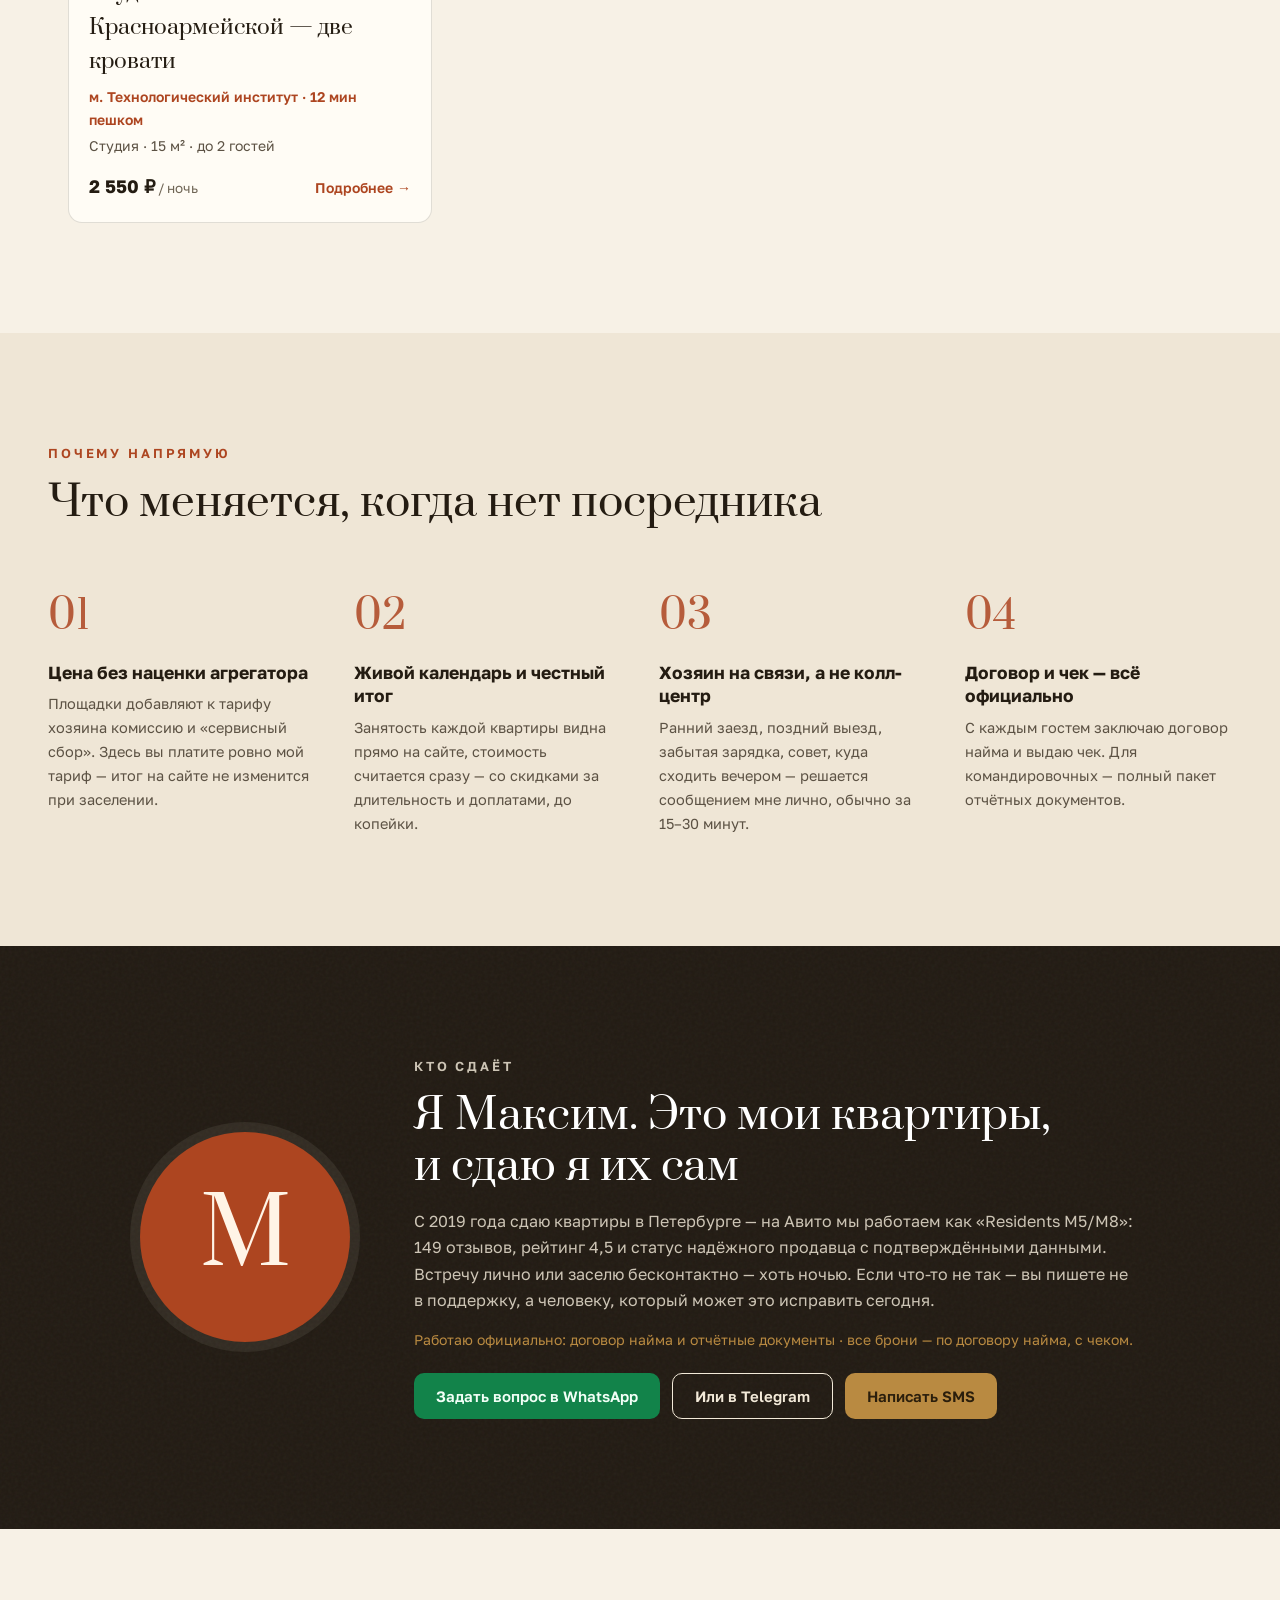
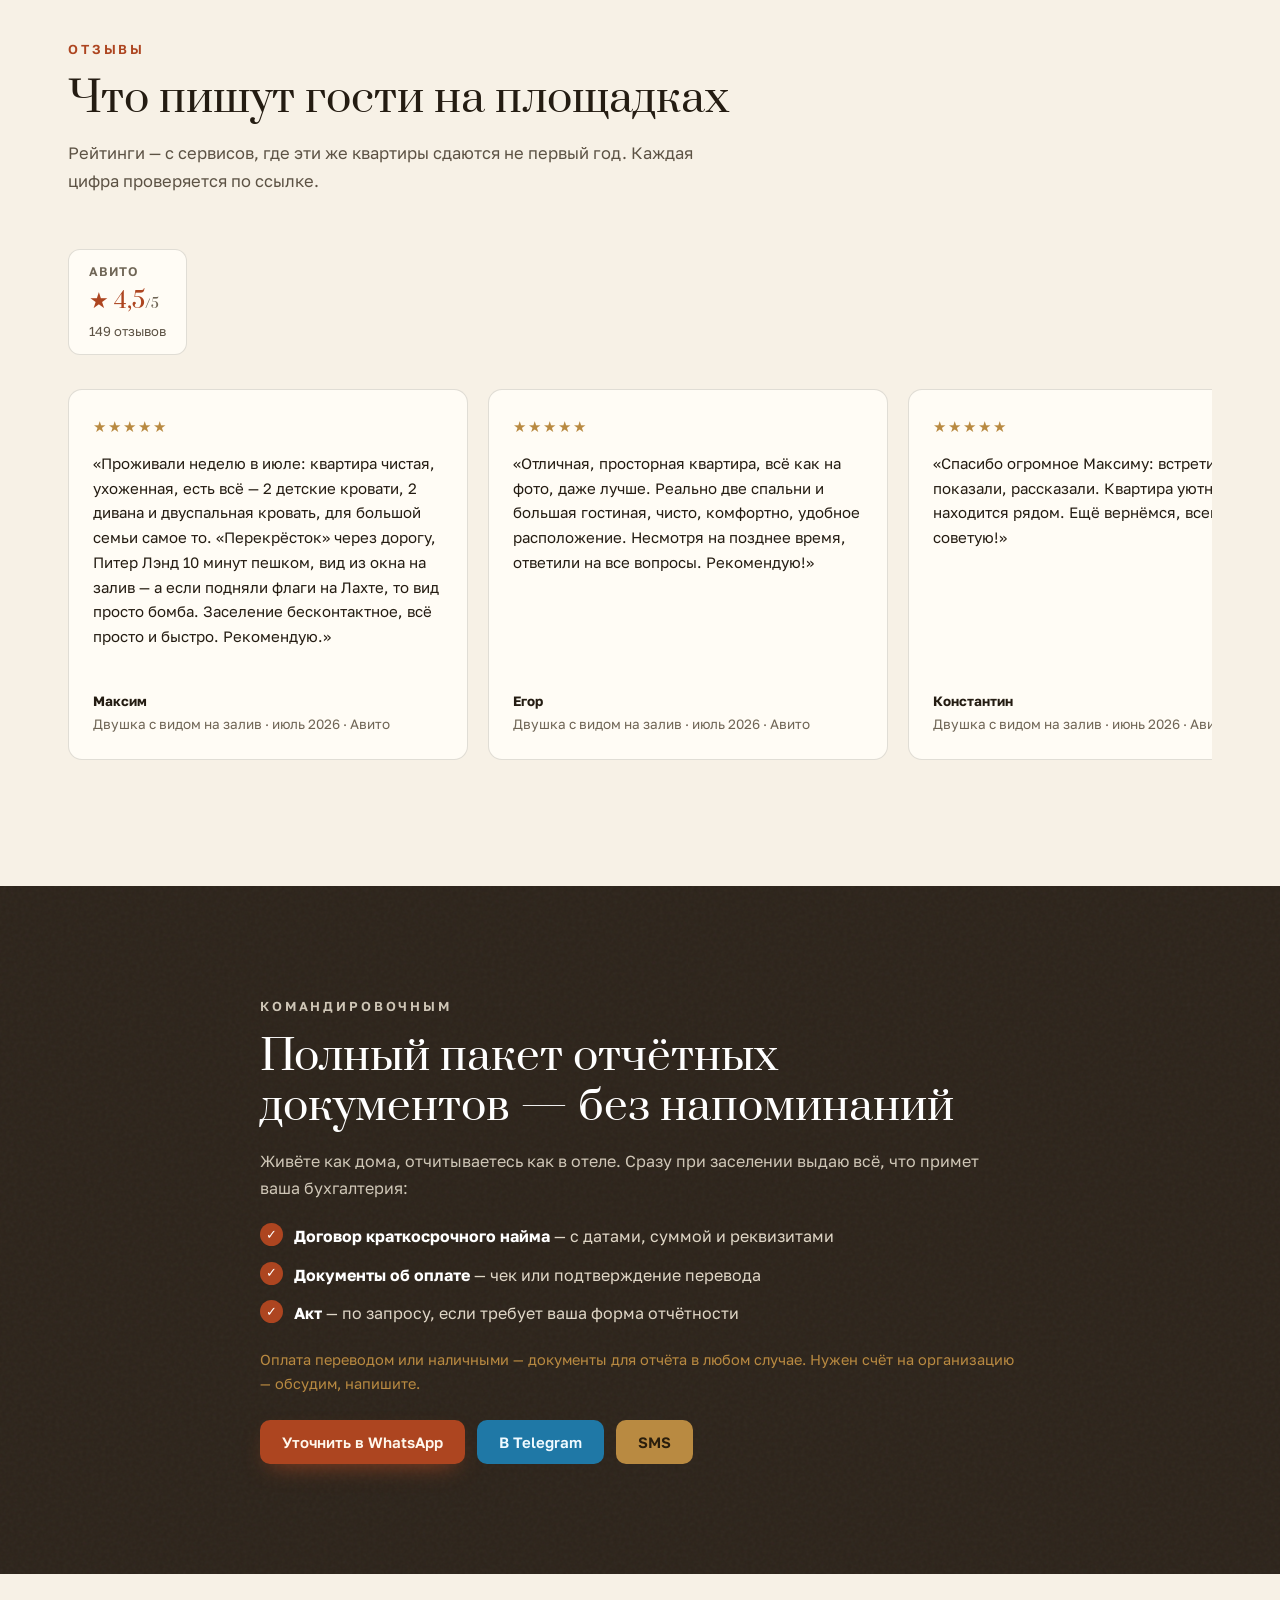
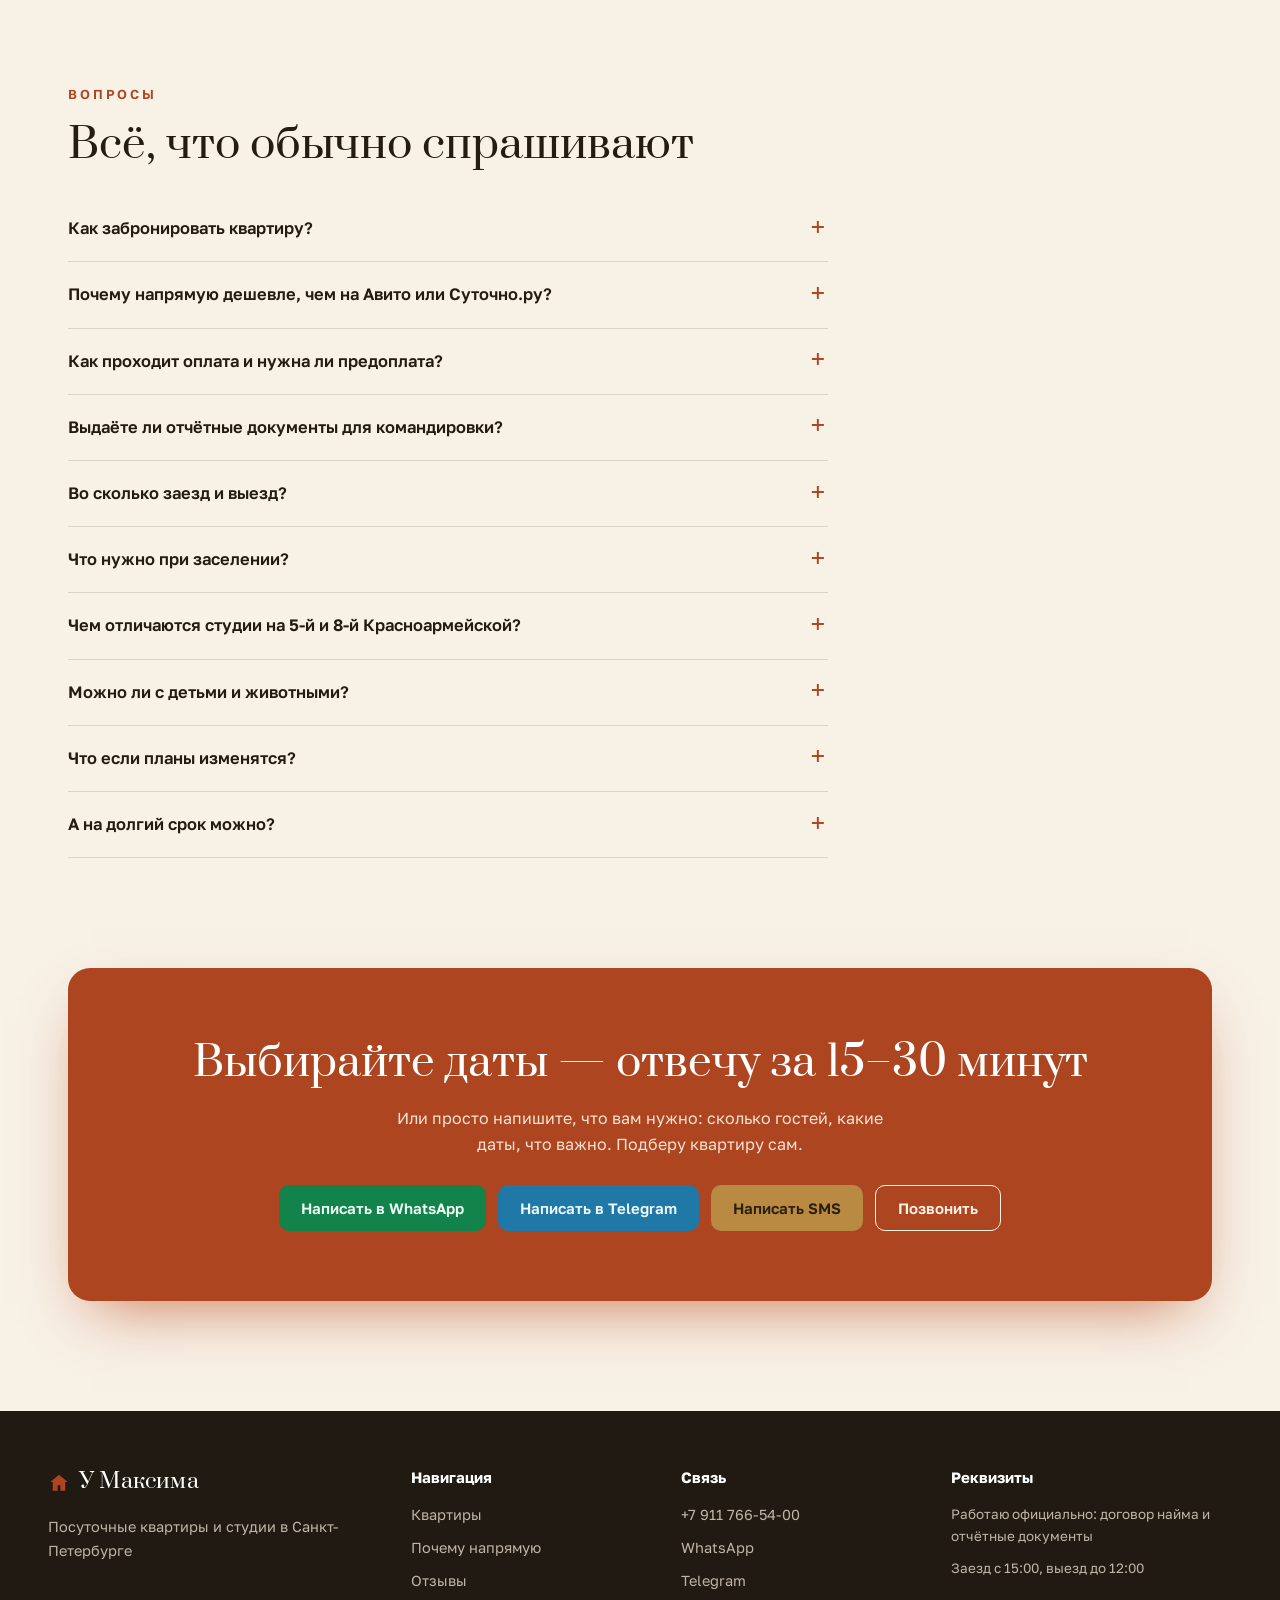
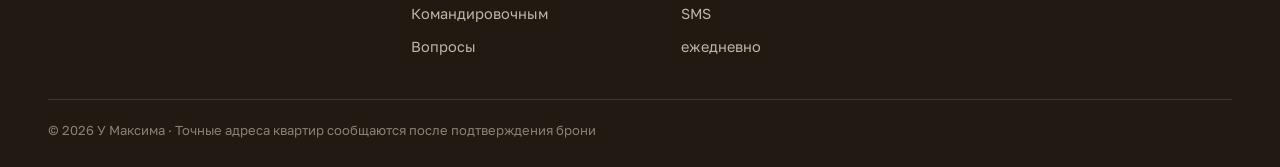
==== commit afe38e11: "SMS во всех блоках связи, где были WhatsApp и Telegram Добавлено: мобильное меню (заодно и мессендже" ====
--- a/site/index.html
+++ b/site/index.html
@@ -23,7 +23,8 @@
   <!-- Яндекс.Метрика: когда Максим заведёт счётчик, вставить сюда стандартный сниппет
        и прописать его номер в data.js → SITE.metrikaId. Цели уже размечены в коде:
        booking_whatsapp, booking_telegram, booking_sms, booking_call,
-       header_whatsapp, header_telegram, header_sms, header_call -->
+       header_whatsapp, header_telegram, header_sms, header_call,
+       menu_*, host_*, business_*, cta_*, footer_* — по тем же трём каналам -->
 </head>
 <body>
 
@@ -50,6 +51,9 @@
       <a href="#faq">Вопросы</a>
       <div class="mobile-menu-contacts">
         <a data-href-tel data-track="menu_call" href="#">Позвонить: <span data-site="phone"></span></a>
+        <a data-href-wa data-track="menu_whatsapp" href="#" target="_blank" rel="noopener">Написать в WhatsApp</a>
+        <a data-href-tg data-track="menu_telegram" href="#" target="_blank" rel="noopener">Написать в Telegram</a>
+        <a data-href-sms data-track="menu_sms" href="#">Написать SMS</a>
         <span>На связи <span data-site="workHours"></span></span>
       </div>
     </nav>
@@ -170,6 +174,7 @@
           <div class="host-actions">
             <a class="btn btn-wa" data-href-wa data-track="host_whatsapp" href="#" target="_blank" rel="noopener">Задать вопрос в WhatsApp</a>
             <a class="btn btn-ghost" data-href-tg data-track="host_telegram" href="#" target="_blank" rel="noopener">Или в Telegram</a>
+            <a class="btn btn-sms" data-href-sms data-track="host_sms" href="#">Написать SMS</a>
           </div>
         </div>
       </div>
@@ -199,7 +204,11 @@
             <li><b>Акт</b> — по запросу, если требует ваша форма отчётности</li>
           </ul>
           <p class="business-note">Оплата переводом или наличными — документы для отчёта в любом случае. Нужен счёт на организацию — обсудим, напишите.</p>
-          <a class="btn btn-accent" data-href-wa data-wa-text="Здравствуйте, Максим! Я в командировку — расскажите, какие отчётные документы вы выдаёте и как оформляется бронь." data-track="business_whatsapp" href="#" target="_blank" rel="noopener">Уточнить по документам</a>
+          <div class="business-actions">
+            <a class="btn btn-accent" data-href-wa data-wa-text="Здравствуйте, Максим! Я в командировку — расскажите, какие отчётные документы вы выдаёте и как оформляется бронь." data-track="business_whatsapp" href="#" target="_blank" rel="noopener">Уточнить в WhatsApp</a>
+            <a class="btn btn-tg" data-href-tg data-track="business_telegram" href="#" target="_blank" rel="noopener">В Telegram</a>
+            <a class="btn btn-sms" data-href-sms data-sms-text="Здравствуйте, Максим! Я в командировку — расскажите, какие отчётные документы вы выдаёте и как оформляется бронь." data-track="business_sms" href="#">SMS</a>
+          </div>
         </div>
       </div>
     </section>
@@ -221,6 +230,7 @@
         <div class="cta-actions">
           <a class="btn btn-wa" data-href-wa data-track="cta_whatsapp" href="#" target="_blank" rel="noopener">Написать в WhatsApp</a>
           <a class="btn btn-tg" data-href-tg data-track="cta_telegram" href="#" target="_blank" rel="noopener">Написать в Telegram</a>
+          <a class="btn btn-sms" data-href-sms data-track="cta_sms" href="#">Написать SMS</a>
           <a class="btn btn-ghost" data-href-tel data-track="cta_call" href="#">Позвонить</a>
         </div>
       </div>
@@ -252,6 +262,7 @@
         <a data-href-tel data-track="footer_call" href="#"><span data-site="phone"></span></a>
         <a data-href-wa data-track="footer_whatsapp" href="#" target="_blank" rel="noopener">WhatsApp</a>
         <a data-href-tg data-track="footer_telegram" href="#" target="_blank" rel="noopener">Telegram</a>
+        <a data-href-sms data-track="footer_sms" href="#">SMS</a>
         <span data-site="workHours"></span>
       </div>
       <div class="footer-col footer-legal">
--- a/site/styles.css
+++ b/site/styles.css
@@ -386,6 +386,7 @@
   padding: 18px 22px;
 }
 .catalog-banner p { font-size: 15.5px; font-weight: 500; }
+.catalog-banner-actions { display: flex; gap: 8px; flex-wrap: wrap; }
 .apt-card {
   background: var(--card);
   border-radius: var(--radius);
@@ -631,6 +632,7 @@
 }
 .docs-list b { color: #fff; }
 .business-note { font-size: 14.5px; color: var(--gold) !important; margin-bottom: 24px; }
+.business-actions { display: flex; gap: 12px; flex-wrap: wrap; }
 
 /* ---------- FAQ ---------- */
 .section-faq .section-head { margin-bottom: 26px; }
